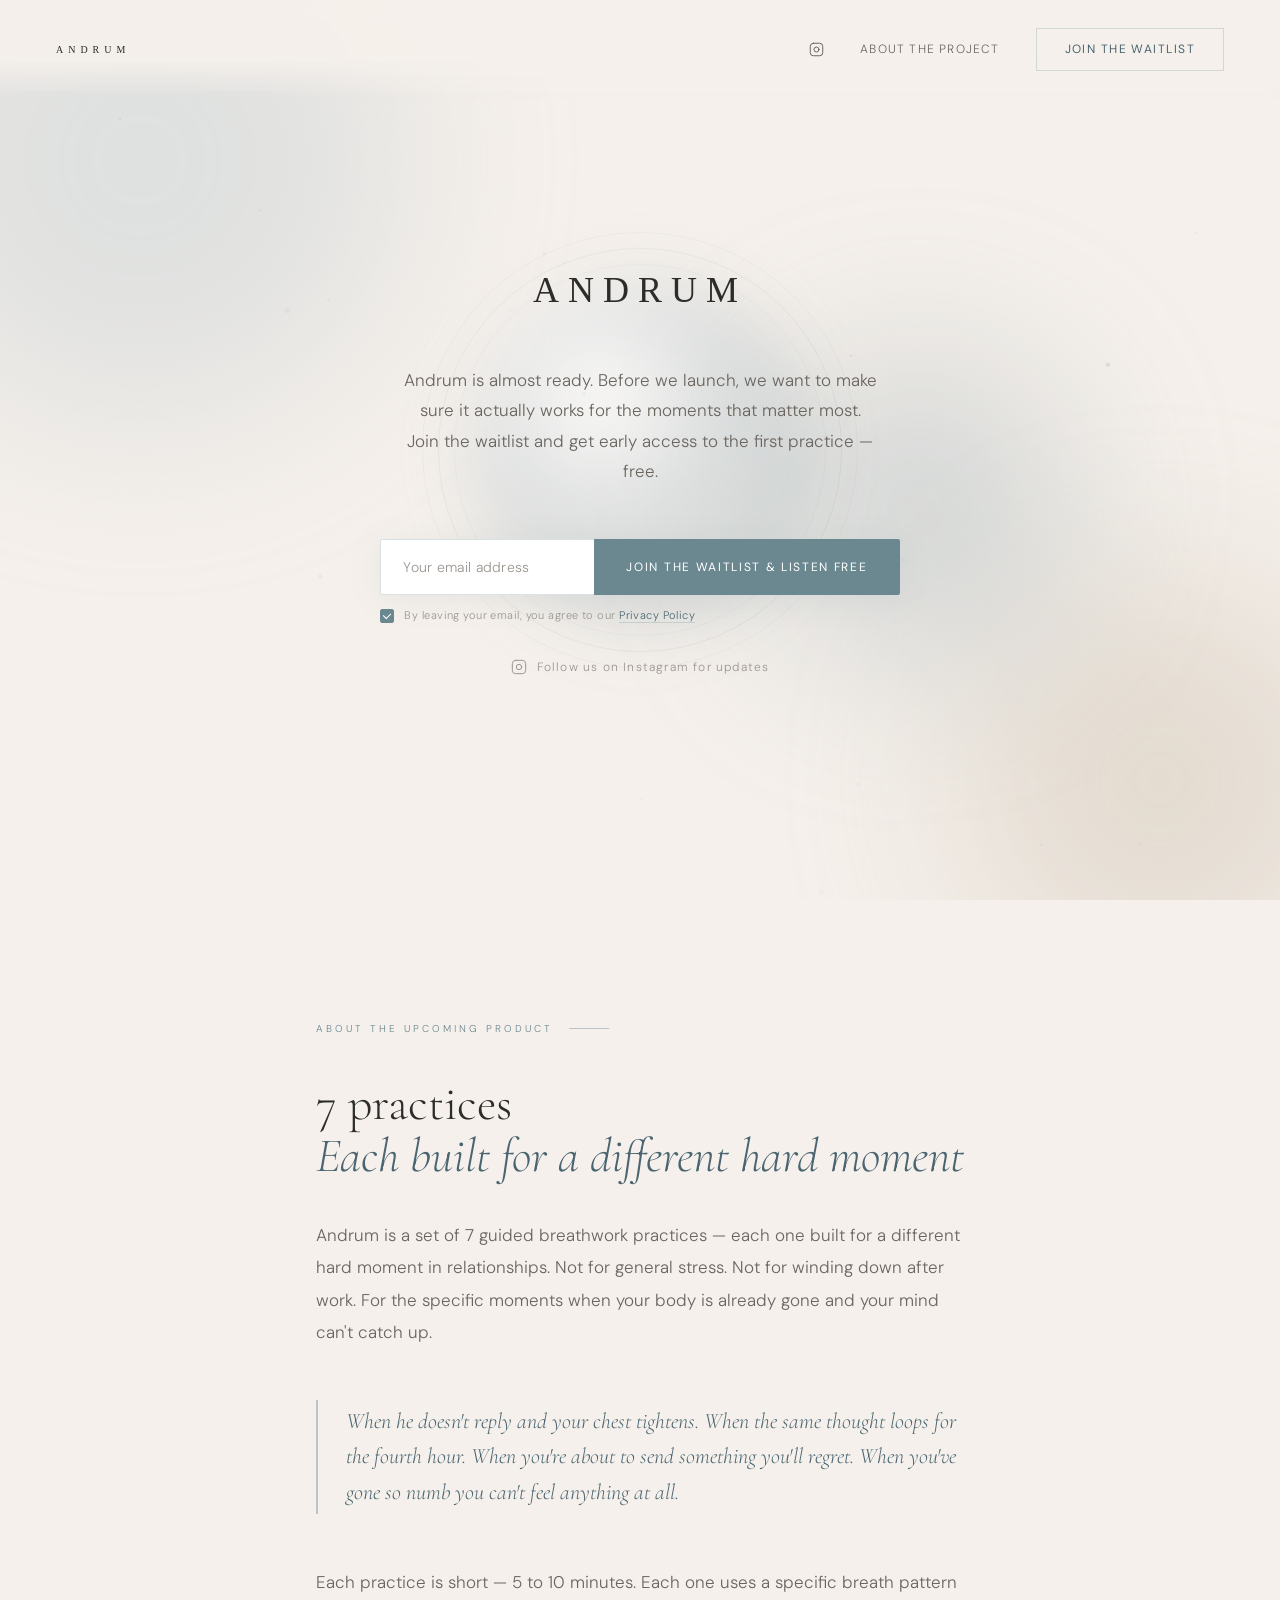
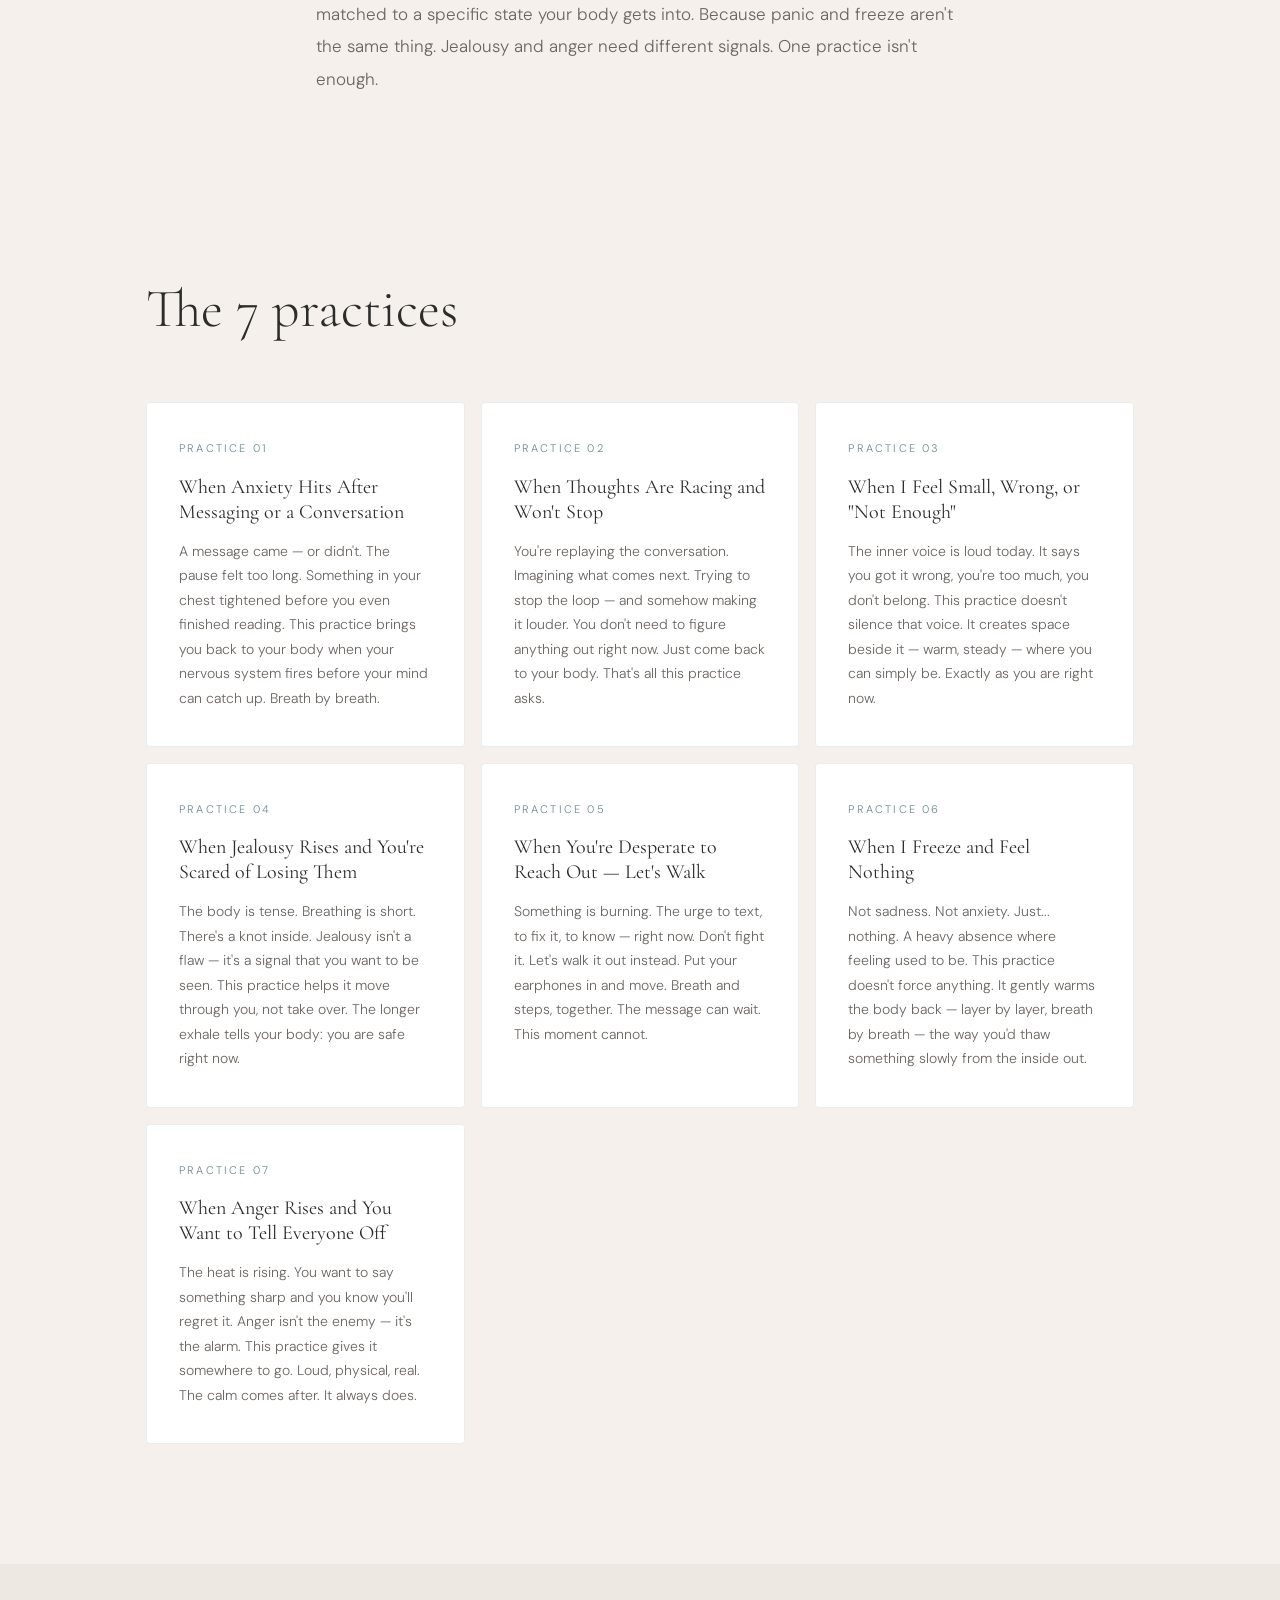
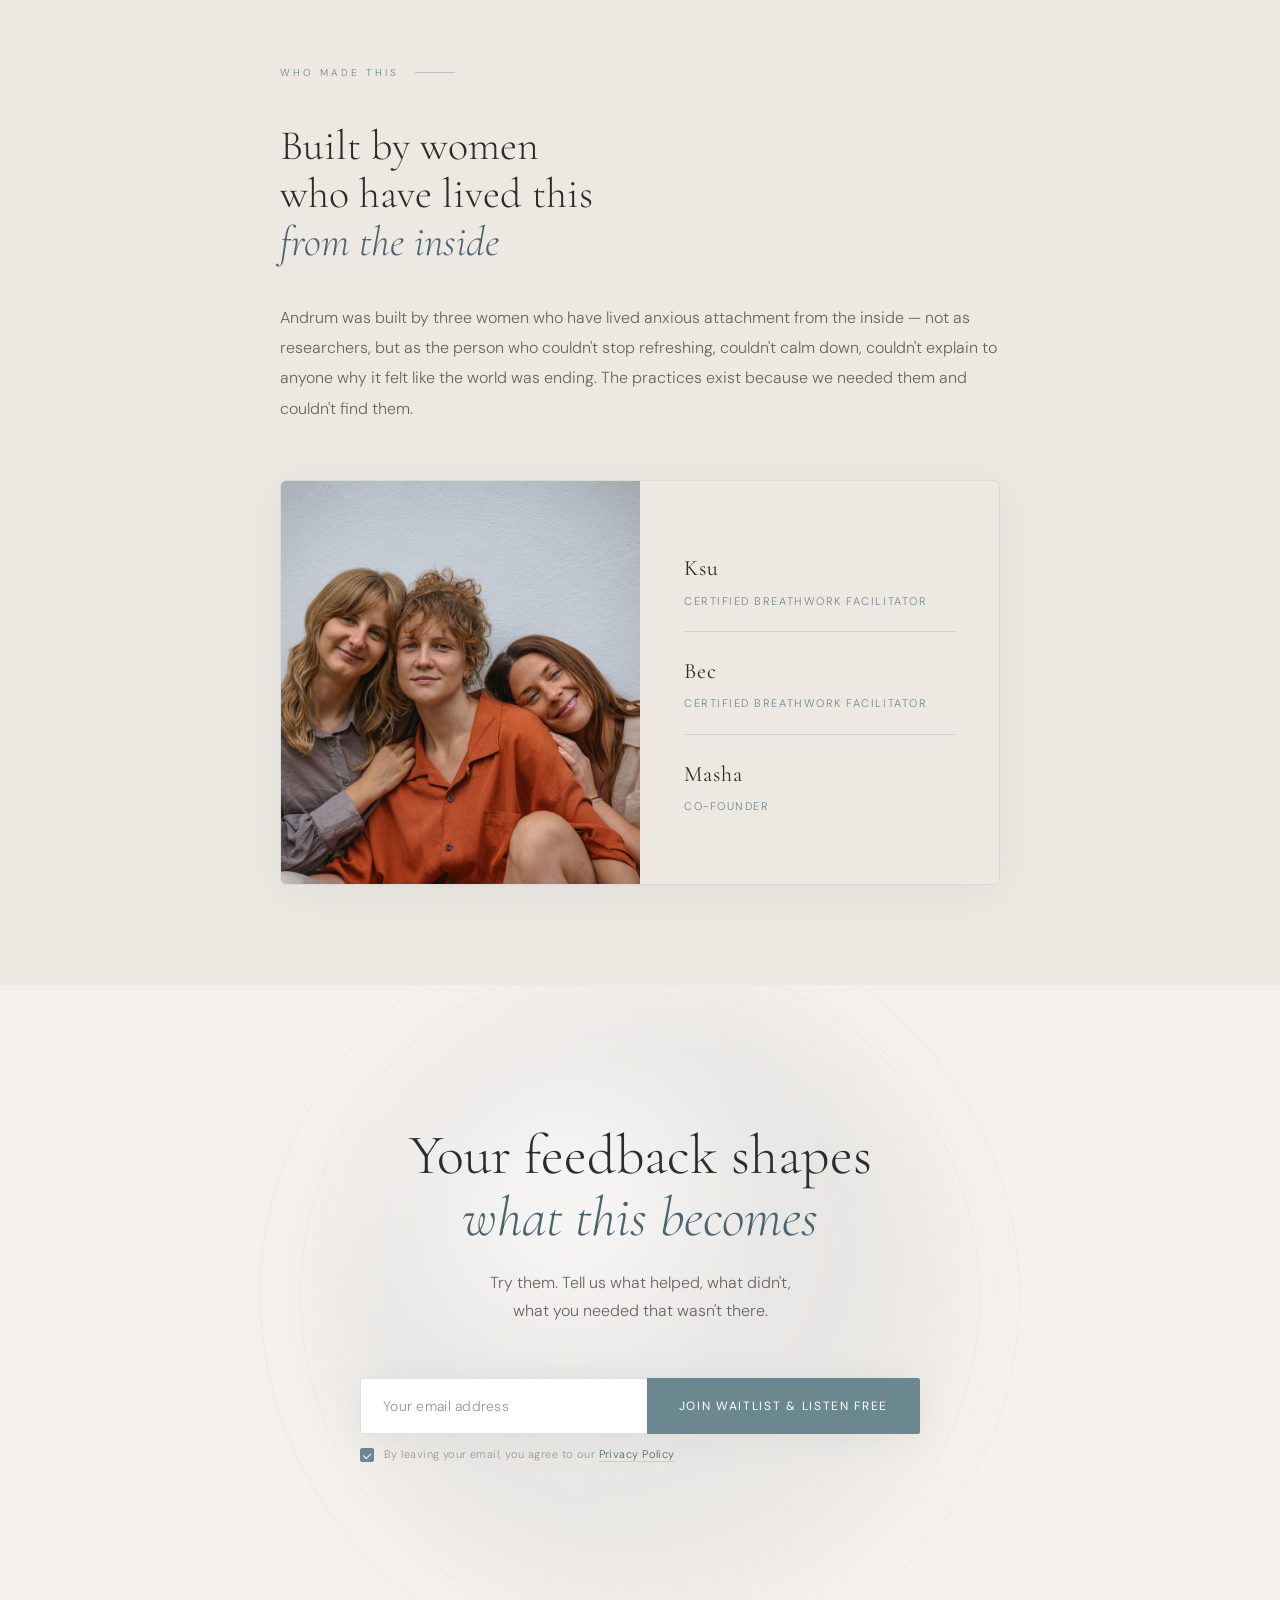
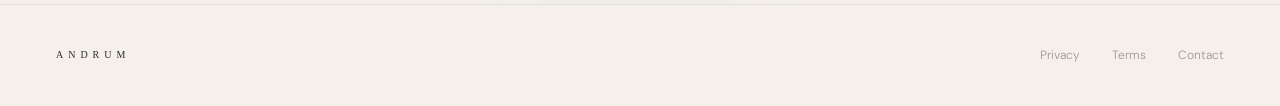
==== index.html @ 30bf1e50 "Set up Andrum static site" ====
<!DOCTYPE html>
<html lang="en">
<head>
<meta charset="UTF-8">
<meta name="viewport" content="width=device-width, initial-scale=1.0">
<title>Andrum — Join the Waitlist</title>
<meta name="description" content="Andrum is a set of 7 guided breathwork practices — each built for a different hard moment in relationships. Join the waitlist and get early access — free.">

<meta property="og:title" content="Andrum — Join the Waitlist">
<meta property="og:description" content="Andrum is a set of 7 guided breathwork practices — each built for a different hard moment in relationships. Join the waitlist and get early access — free.">
<meta property="og:image" content="https://andrum.space/assets/og-image.jpg">
<meta property="og:image:width" content="1200">
<meta property="og:image:height" content="630">

<meta name="twitter:card" content="summary_large_image">
<meta name="twitter:title" content="Andrum — Join the Waitlist">
<meta name="twitter:description" content="Andrum is a set of 7 guided breathwork practices — each built for a different hard moment in relationships. Join the waitlist and get early access — free.">
<meta name="twitter:image" content="https://andrum.space/assets/og-image.jpg">
<link href="https://fonts.googleapis.com/css2?family=Cormorant+Garamond:ital,wght@0,300;0,400;0,500;1,300;1,400&family=DM+Sans:ital,wght@0,300;0,400;1,300&display=swap" rel="stylesheet">
<link rel="stylesheet" href="assets/css/styles.css">
</head>
<body>

<!-- BLOBS -->
<div class="blob-layer">
  <div class="blob blob-1"></div>
  <div class="blob blob-2"></div>
  <div class="blob blob-3"></div>
</div>

<!-- PARTICLES -->
<canvas id="particles-canvas"></canvas>

<!-- NAV -->
<nav>
  <a href="#" class="nav-brand" aria-label="Andrum">
    <img src="assets/ANDRUM.svg" alt="Andrum" class="nav-brand-logo">
  </a>
  <div class="nav-links">
    <a href="https://instagram.com/andrum.space" target="_blank" class="nav-link nav-link--icon" aria-label="Instagram">
      <svg width="15" height="15" viewBox="0 0 24 24" fill="none" stroke="currentColor" stroke-width="1.6" stroke-linecap="round" stroke-linejoin="round"><rect x="2" y="2" width="20" height="20" rx="5"/><circle cx="12" cy="12" r="4"/><circle cx="17.5" cy="6.5" r="0.5" fill="currentColor" stroke="none"/></svg>
    </a>
    <a href="#practices" class="nav-link">About the project</a>
    <a href="#waitlist-cta" class="nav-cta">Join the waitlist</a>
  </div>
</nav>

<!-- ─── HERO / WAITLIST BLOCK ─── -->
<section class="hero">
  <div class="sphere-wrap">
    <div class="sphere-ring sphere-ring-3"></div>
    <div class="sphere-ring sphere-ring-2"></div>
    <div class="sphere-ring sphere-ring-1"></div>
    <div class="sphere"></div>
  </div>

  <div class="hero-content">
    <div class="hero-logo-block">
      <img src="assets/Andrum_full.svg" alt="Andrum" class="hero-logo">
    </div>
    <p class="hero-sub">Andrum is almost ready. Before we launch, we want to make sure it actually works for the moments that matter most.<br>Join the waitlist and get early access to the first practice — free.</p>

    <div class="waitlist-form-wrap">
      <div id="waitlist-form">
        <div class="waitlist-input-row">
          <input class="waitlist-input" type="email" placeholder="Your email address" id="email-input" />
          <button class="waitlist-btn" data-form-submit="primary">Join the waitlist &amp; listen free</button>
        </div>
        <label class="form-checkbox">
          <input type="checkbox" id="consent-1" checked />
          <span class="form-checkbox-box"></span>
          <span class="form-checkbox-text">By leaving your email, you agree to our <a href="/privacy" target="_blank">Privacy Policy</a></span>
        </label>
      </div>
    </div>

    <div class="hero-social">
      <a href="https://instagram.com/andrum.space" target="_blank" class="instagram-link">
        <svg width="16" height="16" viewBox="0 0 24 24" fill="none" stroke="currentColor" stroke-width="1.5" stroke-linecap="round" stroke-linejoin="round"><rect x="2" y="2" width="20" height="20" rx="5"/><circle cx="12" cy="12" r="4"/><circle cx="17.5" cy="6.5" r="0.5" fill="currentColor" stroke="none"/></svg>
        Follow us on Instagram for updates
      </a>
    </div>

  </div>
</section>

<!-- ─── ABOUT PRODUCT ─── -->
<section class="about-product" id="practices">
  <div class="section-tag reveal">About the upcoming product</div>
  <h2 class="reveal">7 practices<br><em>Each built for a different hard moment</em></h2>
  <p class="body-p reveal">Andrum is a set of 7 guided breathwork practices — each one built for a different hard moment in relationships. Not for general stress. Not for winding down after work. For the specific moments when your body is already gone and your mind can't catch up.</p>
  <div class="pull-quote reveal">When he doesn't reply and your chest tightens. When the same thought loops for the fourth hour. When you're about to send something you'll regret. When you've gone so numb you can't feel anything at all.</div>
  <p class="body-p reveal">Each practice is short — 5 to 10 minutes. Each one uses a specific breath pattern matched to a specific state your body gets into. Because panic and freeze aren't the same thing. Jealousy and anger need different signals. One practice isn't enough.</p>
</section>

<!-- ─── PRACTICE CARDS ─── -->
<section class="scenarios">
  <h2 class="reveal">The 7 practices</h2>
  <div class="cards-grid">

    <div class="card reveal">
      <div class="card-num">Practice 01</div>
      <div class="card-title">When Anxiety Hits After Messaging or a Conversation</div>
      <p class="card-body">A message came — or didn't. The pause felt too long. Something in your chest tightened before you even finished reading. This practice brings you back to your body when your nervous system fires before your mind can catch up. Breath by breath.</p>
    </div>

    <div class="card reveal">
      <div class="card-num">Practice 02</div>
      <div class="card-title">When Thoughts Are Racing and Won't Stop</div>
      <p class="card-body">You're replaying the conversation. Imagining what comes next. Trying to stop the loop — and somehow making it louder. You don't need to figure anything out right now. Just come back to your body. That's all this practice asks.</p>
    </div>

    <div class="card reveal">
      <div class="card-num">Practice 03</div>
      <div class="card-title">When I Feel Small, Wrong, or "Not Enough"</div>
      <p class="card-body">The inner voice is loud today. It says you got it wrong, you're too much, you don't belong. This practice doesn't silence that voice. It creates space beside it — warm, steady — where you can simply be. Exactly as you are right now.</p>
    </div>

    <div class="card reveal">
      <div class="card-num">Practice 04</div>
      <div class="card-title">When Jealousy Rises and You're Scared of Losing Them</div>
      <p class="card-body">The body is tense. Breathing is short. There's a knot inside. Jealousy isn't a flaw — it's a signal that you want to be seen. This practice helps it move through you, not take over. The longer exhale tells your body: you are safe right now.</p>
    </div>

    <div class="card reveal">
      <div class="card-num">Practice 05</div>
      <div class="card-title">When You're Desperate to Reach Out — Let's Walk</div>
      <p class="card-body">Something is burning. The urge to text, to fix it, to know — right now. Don't fight it. Let's walk it out instead. Put your earphones in and move. Breath and steps, together. The message can wait. This moment cannot.</p>
    </div>

    <div class="card reveal">
      <div class="card-num">Practice 06</div>
      <div class="card-title">When I Freeze and Feel Nothing</div>
      <p class="card-body">Not sadness. Not anxiety. Just... nothing. A heavy absence where feeling used to be. This practice doesn't force anything. It gently warms the body back — layer by layer, breath by breath — the way you'd thaw something slowly from the inside out.</p>
    </div>

    <div class="card reveal">
      <div class="card-num">Practice 07</div>
      <div class="card-title">When Anger Rises and You Want to Tell Everyone Off</div>
      <p class="card-body">The heat is rising. You want to say something sharp and you know you'll regret it. Anger isn't the enemy — it's the alarm. This practice gives it somewhere to go. Loud, physical, real. The calm comes after. It always does.</p>
    </div>

  </div>
</section>

<!-- ─── TRUST / TEAM ─── -->
<section class="trust" id="about">
  <div class="trust-inner">
    <div class="section-tag reveal">Who made this</div>
    <h2 class="reveal">Built by women<br>who have lived this<br><em>from the inside</em></h2>
    <p class="body-p reveal">Andrum was built by three women who have lived anxious attachment from the inside — not as researchers, but as the person who couldn't stop refreshing, couldn't calm down, couldn't explain to anyone why it felt like the world was ending. The practices exist because we needed them and couldn't find them.</p>

    <div class="team-section reveal">
      <div class="team-img-wrap">
        <img class="team-img" src="assets/images/team.jpg" alt="Ksu, Bec and Masha" />
        <div class="team-img-overlay"></div>
      </div>
      <div class="team-caption">
        <div class="team-names-block">
          <div class="team-name-item">
            <span class="team-name">Ksu</span>
            <span class="team-role">certified breathwork facilitator</span>
          </div>
          <div class="team-name-divider"></div>
          <div class="team-name-item">
            <span class="team-name">Bec</span>
            <span class="team-role">certified breathwork facilitator</span>
          </div>
          <div class="team-name-divider"></div>
          <div class="team-name-item">
            <span class="team-name">Masha</span>
            <span class="team-role">co-founder</span>
          </div>
        </div>
      </div>
    </div>
  </div>
</section>

<!-- ─── FINAL CTA ─── -->
<section class="final-cta" id="waitlist-cta">
  <div class="final-sphere-wrap">
    <div class="final-sphere-ring final-sphere-ring-2"></div>
    <div class="final-sphere-ring final-sphere-ring-1"></div>
    <div class="final-sphere"></div>
  </div>
  <div class="final-inner">
    <h2 class="reveal">Your feedback shapes<br><em>what this becomes</em></h2>
    <p class="final-sub reveal">Try them. Tell us what helped, what didn't, what you needed that wasn't there.</p>

    <div class="waitlist-form-wrap reveal">
      <div id="waitlist-form-2">
        <div class="waitlist-input-row">
          <input class="waitlist-input" type="email" placeholder="Your email address" id="email-input-2" />
          <button class="waitlist-btn" data-form-submit="secondary">Join waitlist &amp; listen free</button>
        </div>
        <label class="form-checkbox">
          <input type="checkbox" id="consent-2" checked />
          <span class="form-checkbox-box"></span>
          <span class="form-checkbox-text">By leaving your email, you agree to our <a href="/privacy" target="_blank">Privacy Policy</a></span>
        </label>
      </div>
    </div>
  </div>
</section>

<!-- ─── FOOTER ─── -->
<footer>
  <a href="/" aria-label="Andrum">
    <img src="assets/ANDRUM.svg" alt="Andrum" class="footer-logo">
  </a>
  <div class="footer-links">
    <a href="/privacy">Privacy</a>
    <a href="/terms">Terms</a>
    <a href="/cdn-cgi/l/email-protection#88e9e6ecfafde5a6fbf8e9ebedc8efe5e9e1e4a6ebe7e5">Contact</a>
  </div>
</footer>

<script src="assets/js/main.js" defer></script>
</body>
</html>
---- assets/css/styles.css ----
:root {
  --bg:        #F5F0EB;
  --bg2:       #EDE8E2;
  --bg3:       #E8E4DF;
  --mist:      #B8C5CC;
  --slate:     #6B8891;
  --slate-d:   #4A6570;
  --sand:      #C4B5A0;
  --sand-d:    #A89580;
  --text:      #2C2C2A;
  --text-mid:  #6B6560;
  --text-soft: #9B9590;
  --border:    rgba(107,136,145,0.15);
  --border2:   rgba(107,136,145,0.25);
}

* { margin:0; padding:0; box-sizing:border-box; }
html { scroll-behavior:smooth; }

body {
  background: var(--bg);
  color: var(--text);
  font-family: 'DM Sans', sans-serif;
  font-weight: 300;
  overflow-x: hidden;
  line-height: 1.75;
}

/* ── PARTICLES CANVAS ── */
#particles-canvas {
  position: fixed;
  inset: 0;
  pointer-events: none;
  z-index: 0;
  opacity: 0.55;
}

/* ── BLOBS ── */
.blob-layer {
  position: fixed;
  inset: 0;
  pointer-events: none;
  z-index: 0;
  overflow: hidden;
}
.blob {
  position: absolute;
  border-radius: 50%;
  filter: blur(90px);
  opacity: 0.35;
  animation: blobDrift 18s ease-in-out infinite;
}
.blob-1 { width:520px; height:520px; background:#B8C5CC; top:-100px; left:-120px; animation-delay:0s; }
.blob-2 { width:400px; height:400px; background:#C4B5A0; bottom:-80px; right:-80px; animation-delay:-7s; }
.blob-3 { width:300px; height:300px; background:#8FA3AB; top:40%; left:60%; animation-delay:-12s; }
@keyframes blobDrift {
  0%,100% { transform: translate(0,0) scale(1); }
  33% { transform: translate(30px,-20px) scale(1.04); }
  66% { transform: translate(-20px,30px) scale(0.97); }
}

/* ── NAV ── */
nav {
  position: fixed;
  top: 0; left: 0; right: 0;
  padding: 28px 56px;
  display: flex;
  justify-content: space-between;
  align-items: center;
  z-index: 200;
  background: linear-gradient(to bottom, rgba(245,240,235,0.92) 60%, transparent);
  backdrop-filter: blur(8px);
}
.nav-brand { display: inline-flex; align-items: center; text-decoration: none; }
.nav-brand-logo { display: block; height: 10px; width: auto; }
.logo {
  font-family: 'Cormorant Garamond', serif;
  font-size: 24px;
  font-weight: 400;
  letter-spacing: 0.08em;
  color: var(--text);
}
.nav-links {
  display: flex;
  align-items: center;
  gap: 36px;
}
.nav-link {
  font-size: 12px;
  letter-spacing: 0.1em;
  text-transform: uppercase;
  color: var(--text-mid);
  text-decoration: none;
  transition: color 0.25s ease;
}
.nav-link:hover { color: var(--slate-d); }
.nav-cta {
  background: transparent;
  color: var(--slate-d);
  border: 1px solid var(--border2);
  padding: 10px 28px;
  font-family: 'DM Sans', sans-serif;
  font-size: 12px;
  font-weight: 400;
  letter-spacing: 0.12em;
  text-transform: uppercase;
  cursor: pointer;
  transition: all 0.35s ease;
  text-decoration: none;
}
.nav-cta:hover {
  background: var(--slate);
  color: white;
  border-color: var(--slate);
}

/* ── BURGER ── */
.burger {
  display: none;
  flex-direction: column;
  justify-content: center;
  gap: 5px;
  width: 36px;
  height: 36px;
  cursor: pointer;
  z-index: 300;
  background: none;
  border: none;
  padding: 4px;
}
.burger span {
  display: block;
  height: 1px;
  background: var(--text);
  transition: all 0.4s cubic-bezier(0.23, 1, 0.32, 1);
  transform-origin: center;
}
.burger span:nth-child(1) { width: 24px; }
.burger span:nth-child(2) { width: 16px; }
.burger span:nth-child(3) { width: 20px; }
.burger.open span:nth-child(1) { transform: translateY(6px) rotate(45deg); width: 22px; }
.burger.open span:nth-child(2) { opacity: 0; transform: scaleX(0); }
.burger.open span:nth-child(3) { transform: translateY(-6px) rotate(-45deg); width: 22px; }

/* ── MOBILE MENU ── */
.mobile-menu {
  display: none;
  position: fixed;
  inset: 0;
  z-index: 250;
  pointer-events: none;
}
.mobile-menu-backdrop {
  position: absolute;
  inset: 0;
  background: rgba(44,44,42,0.25);
  backdrop-filter: blur(4px);
  opacity: 0;
  transition: opacity 0.4s ease;
}
.mobile-menu-panel {
  position: absolute;
  top: 0; right: 0;
  width: min(320px, 85vw);
  height: 100%;
  background: var(--bg);
  display: flex;
  flex-direction: column;
  align-items: flex-start;
  padding: 100px 0 48px;
  transform: translateX(100%);
  transition: transform 0.5s cubic-bezier(0.23, 1, 0.32, 1);
  border-left: 1px solid var(--border);
}
.mobile-menu.open { pointer-events: all; }
.mobile-menu.open .mobile-menu-backdrop { opacity: 1; }
.mobile-menu.open .mobile-menu-panel { transform: translateX(0); }
.mobile-nav-links {
  display: flex;
  flex-direction: column;
  gap: 0;
  flex: 1;
  width: 100%;
}
.mobile-nav-link {
  font-family: 'Cormorant Garamond', serif;
  font-size: 28px;
  font-weight: 300;
  color: var(--text-mid);
  text-decoration: none;
  padding: 18px 40px;
  border-bottom: 1px solid var(--border);
  width: 100%;
  display: flex;
  align-items: center;
  justify-content: space-between;
  opacity: 0;
  transform: translateX(20px);
  transition: color 0.25s ease, padding-left 0.25s ease, opacity 0.4s ease, transform 0.4s ease;
}
.mobile-nav-link::after { content: '→'; font-size: 16px; color: var(--mist); font-family: 'DM Sans', sans-serif; transition: color 0.25s ease, transform 0.25s ease; }
.mobile-nav-link:hover { color: var(--text); padding-left: 48px; }
.mobile-nav-link:hover::after { color: var(--slate); transform: translateX(4px); }
.mobile-menu.open .mobile-nav-link { opacity: 1; transform: translateX(0); }
.mobile-menu.open .mobile-nav-link:nth-child(1) { transition-delay: 0.08s; }
.mobile-menu.open .mobile-nav-link:nth-child(2) { transition-delay: 0.13s; }
.mobile-menu.open .mobile-nav-link:nth-child(3) { transition-delay: 0.18s; }
.mobile-menu-cta {
  margin-top: auto;
  padding: 0 40px;
  width: 100%;
  opacity: 0;
  transform: translateY(10px);
  transition: opacity 0.4s ease 0.3s, transform 0.4s ease 0.3s;
}
.mobile-menu.open .mobile-menu-cta { opacity: 1; transform: translateY(0); }
.mobile-menu-tag {
  font-size: 10px;
  letter-spacing: 0.28em;
  text-transform: uppercase;
  color: var(--text-soft);
  margin-bottom: 48px;
  padding: 0 40px;
  opacity: 0;
  transition: opacity 0.4s ease 0.05s;
}
.mobile-menu.open .mobile-menu-tag { opacity: 1; }

@media(max-width:768px){
  nav { padding: 20px 24px; justify-content: flex-end; }
  .nav-brand { display: none; }
  .nav-links { gap: 12px; flex-wrap: nowrap; }
  .nav-link { font-size: 11px; }
  .nav-link, .nav-cta { white-space: nowrap; }
  .nav-cta { display: inline-block; padding: 8px 14px; font-size: 11px; }
}

/* ── SHARED SECTION STYLES ── */
section { position: relative; z-index: 1; }

.section-tag {
  font-size: 10px;
  letter-spacing: 0.3em;
  text-transform: uppercase;
  color: var(--slate);
  margin-bottom: 40px;
  display: flex;
  align-items: center;
  gap: 16px;
}
.section-tag::after {
  content: '';
  width: 40px;
  height: 1px;
  background: var(--mist);
}

@keyframes fadeUp {
  from { opacity:0; transform:translateY(22px); }
  to   { opacity:1; transform:translateY(0); }
}

/* ── SCROLL REVEAL ── */
.reveal { opacity:0; transform:translateY(28px); transition:opacity 0.75s ease, transform 0.75s ease; }
.reveal.in { opacity:1; transform:translateY(0); }

/* ── HERO / WAITLIST BLOCK ── */
.hero {
  min-height: 100vh;
  display: flex;
  flex-direction: column;
  justify-content: center;
  align-items: center;
  text-align: center;
  padding: 140px 24px 80px;
  position: relative;
}

.sphere-wrap {
  position: absolute;
  top: 50%;
  left: 50%;
  transform: translate(-50%, -50%);
  width: 340px;
  height: 340px;
  pointer-events: none;
  z-index: 0;
}
.sphere {
  position: absolute;
  inset: 0;
  border-radius: 50%;
  filter: blur(28px);
  background: radial-gradient(circle at 38% 35%,
    rgba(255,255,255,0.7) 0%,
    rgba(184,197,204,0.38) 40%,
    rgba(143,163,171,0.2) 70%,
    rgba(107,136,145,0.08) 100%
  );
  box-shadow:
    inset -10px -10px 36px rgba(107,136,145,0.12),
    inset 10px 10px 24px rgba(255,255,255,0.45),
    0 8px 50px rgba(107,136,145,0.1),
    0 0 0 1px rgba(184,197,204,0.15);
  animation: sphereBreathe 5.5s ease-in-out infinite;
}
.sphere-ring {
  position: absolute;
  border-radius: 50%;
  border: 1px solid rgba(107,136,145,0.06);
  animation: ringExpand 5.5s ease-in-out infinite;
}
.sphere-ring-1 { inset: -16px; animation-delay: 0s; }
.sphere-ring-2 { inset: -32px; border-color: rgba(107,136,145,0.1); animation-delay: 0.3s; }
.sphere-ring-3 { inset: -48px; border-color: rgba(107,136,145,0.06); animation-delay: 0.6s; }

@keyframes sphereBreathe {
  0%,100% { transform: scale(1); box-shadow: inset -20px -20px 60px rgba(107,136,145,0.2), inset 20px 20px 40px rgba(255,255,255,0.6), 0 20px 80px rgba(107,136,145,0.18), 0 0 0 1px rgba(184,197,204,0.3); }
  50% { transform: scale(1.12); box-shadow: inset -20px -20px 60px rgba(107,136,145,0.25), inset 20px 20px 40px rgba(255,255,255,0.7), 0 30px 100px rgba(107,136,145,0.25), 0 0 0 1px rgba(184,197,204,0.4); }
}
@keyframes ringExpand {
  0%,100% { transform: scale(1); opacity:0.7; }
  50% { transform: scale(1.12); opacity:1; }
}

.breath-label {
  position: absolute;
  bottom: -32px;
  left: 50%;
  transform: translateX(-50%);
  font-size: 10px;
  letter-spacing: 0.25em;
  text-transform: uppercase;
  color: var(--text-soft);
  white-space: nowrap;
}

.hero-content { position: relative; z-index: 2; max-width: 660px; }
.hero-eyebrow {
  font-size: 11px;
  letter-spacing: 0.28em;
  text-transform: uppercase;
  color: var(--slate);
  margin-bottom: 28px;
  opacity: 0;
  animation: fadeUp 0.9s ease 0.3s forwards;
}
.hero-title {
  font-family: 'Cormorant Garamond', serif;
  font-size: clamp(38px, 6vw, 68px);
  line-height: 1.08;
  font-weight: 300;
  color: var(--text);
  margin-bottom: 28px;
  opacity: 0;
  animation: fadeUp 0.9s ease 0.5s forwards;
}
.hero-title em { font-style: italic; color: var(--slate-d); }
.hero-sub {
  font-size: clamp(15px, 1.8vw, 17px);
  color: var(--text-mid);
  max-width: 480px;
  margin: 0 auto 52px;
  opacity: 0;
  animation: fadeUp 0.9s ease 0.7s forwards;
  line-height: 1.8;
}

/* ── WAITLIST FORM ── */
.waitlist-form-wrap {
  opacity: 0;
  animation: fadeUp 0.9s ease 0.9s forwards;
  width: 100%;
  max-width: 680px;
  margin: 0 auto;
}
.waitlist-input-row {
  display: flex;
  gap: 0;
  box-shadow: 0 4px 32px rgba(107,136,145,0.1);
  transition: box-shadow 0.3s ease;
}
.waitlist-input-row:focus-within {
  box-shadow: 0 4px 40px rgba(107,136,145,0.18);
}
.waitlist-input {
  flex: 1;
  min-width: 0;
  padding: 18px 22px;
  border: 1px solid var(--border2);
  border-right: none;
  border-radius: 2px 0 0 2px;
  outline: none;
  background: white;
  font-family: 'DM Sans', sans-serif;
  font-size: 14px;
  font-weight: 300;
  color: var(--text);
  letter-spacing: 0.02em;
  transition: border-color 0.3s ease;
}
.waitlist-input:focus { border-color: var(--slate); }
.waitlist-input::placeholder { color: var(--text-soft); }
.waitlist-btn {
  background: var(--slate);
  color: white;
  border: none;
  padding: 18px 32px;
  font-family: 'DM Sans', sans-serif;
  font-size: 12px;
  font-weight: 400;
  letter-spacing: 0.14em;
  text-transform: uppercase;
  cursor: pointer;
  transition: background 0.3s ease;
  white-space: nowrap;
  flex-shrink: 0;
  border-radius: 0 2px 2px 0;
}
.waitlist-btn:hover { background: var(--slate-d); }
.form-note {
  margin-top: 14px;
  font-size: 12px;
  color: var(--text-soft);
  letter-spacing: 0.04em;
  text-align: center;
  max-width: 66%;
  margin-left: auto;
  margin-right: auto;
}
.form-checkbox {
  display: flex;
  align-items: flex-start;
  gap: 10px;
  margin-top: 12px;
  cursor: pointer;
}
.form-checkbox input[type="checkbox"] {
  display: none;
}
.form-checkbox-box {
  flex-shrink: 0;
  width: 14px;
  height: 14px;
  border: 1px solid var(--border2);
  border-radius: 2px;
  margin-top: 2px;
  background: white;
  transition: all 0.2s ease;
  position: relative;
}
.form-checkbox input:checked + .form-checkbox-box {
  background: var(--slate);
  border-color: var(--slate);
}
.form-checkbox input:checked + .form-checkbox-box::after {
  content: '';
  position: absolute;
  left: 50%;
  top: 45%;
  width: 4px;
  height: 6px;
  border: 1px solid white;
  border-top: none;
  border-left: none;
  transform: translate(-50%, -50%) rotate(45deg);
}
.form-checkbox-text {
  font-size: 11px;
  color: var(--text-soft);
  letter-spacing: 0.04em;
  line-height: 1.6;
}
.form-checkbox-text a {
  color: var(--slate-d);
  text-decoration: none;
  border-bottom: 1px solid var(--border2);
  transition: border-color 0.2s;
}
.form-checkbox-text a:hover { border-color: var(--slate); }
.form-checkbox-box.error { border-color: rgba(196,100,80,0.6); }
.form-success {
  display: none;
  padding: 20px 28px;
  background: white;
  border: 1px solid var(--border2);
  border-radius: 2px;
  text-align: center;
}
.form-success p {
  font-family: 'Cormorant Garamond', serif;
  font-size: 18px;
  font-weight: 300;
  font-style: italic;
  color: var(--slate-d);
  line-height: 1.6;
}

/* ── ABOUT SECTION ── */
.about-product {
  max-width: 760px;
  margin: 0 auto;
  padding: 120px 56px 80px;
}
.about-product h2 {
  font-family: 'Cormorant Garamond', serif;
  font-size: clamp(28px, 4vw, 48px);
  font-weight: 300;
  margin-bottom: 36px;
  line-height: 1.1;
}
.about-product h2 em { font-style: italic; color: var(--slate-d); }
.body-p {
  font-size: 17px;
  color: var(--text-mid);
  line-height: 1.9;
  margin-bottom: 24px;
}
.pull-quote {
  font-family: 'Cormorant Garamond', serif;
  font-size: 22px;
  font-style: italic;
  font-weight: 300;
  color: var(--slate-d);
  border-left: 2px solid var(--mist);
  padding: 4px 0 4px 28px;
  margin: 52px 0;
  line-height: 1.6;
}

/* ── PRACTICES / CARDS ── */
.scenarios {
  padding: 80px 56px 120px;
  max-width: 1100px;
  margin: 0 auto;
}
.scenarios > h2 {
  font-family: 'Cormorant Garamond', serif;
  font-size: clamp(30px, 4.5vw, 54px);
  font-weight: 300;
  margin-bottom: 64px;
  line-height: 1.1;
}
.cards-grid {
  display: grid;
  grid-template-columns: repeat(auto-fill, minmax(300px, 1fr));
  gap: 16px;
}
.card {
  background: white;
  padding: 36px 32px;
  border: 1px solid var(--border);
  border-radius: 4px;
  transition: all 0.35s ease;
  position: relative;
  overflow: hidden;
}
.card::before {
  content: '';
  position: absolute;
  top: 0; left: 0; right: 0;
  height: 2px;
  background: linear-gradient(90deg, var(--mist), var(--slate));
  transform: scaleX(0);
  transition: transform 0.35s ease;
  transform-origin: left;
}
.card:hover { transform: translateY(-5px); box-shadow: 0 16px 48px rgba(107,136,145,0.13); border-color: var(--mist); }
.card:hover::before { transform: scaleX(1); }
.card-num { font-size: 11px; letter-spacing: 0.2em; color: var(--slate); text-transform: uppercase; margin-bottom: 16px; }
.card-title {
  font-family: 'Cormorant Garamond', serif;
  font-size: 20px; font-weight: 400;
  color: var(--text);
  margin-bottom: 14px;
  line-height: 1.25;
}
.card-body { font-size: 14px; color: var(--text-mid); line-height: 1.75; }

/* ── BOTTOM WAITLIST CTA ── */
.final-cta {
  padding: 140px 24px;
  text-align: center;
  position: relative;
  overflow: hidden;
}
.final-sphere-wrap {
  position: absolute;
  top: 50%; left: 50%;
  transform: translate(-50%,-50%);
  width: 600px; height: 600px;
  pointer-events: none;
}
.final-sphere {
  position: absolute; inset: 0;
  border-radius: 50%;
  filter: blur(40px);
  background: radial-gradient(circle at 38% 35%,
    rgba(255,255,255,0.6) 0%,
    rgba(184,197,204,0.22) 40%,
    rgba(143,163,171,0.1) 70%,
    transparent 100%
  );
  animation: sphereBreathe 5.5s ease-in-out infinite;
}
.final-sphere-ring {
  position: absolute; border-radius: 50%;
  border: 1px solid rgba(107,136,145,0.06);
  animation: ringExpand 5.5s ease-in-out infinite;
}
.final-sphere-ring-1 { inset: -40px; }
.final-sphere-ring-2 { inset: -80px; border-color: rgba(107,136,145,0.06); animation-delay:0.4s; }

.final-inner { position: relative; z-index: 2; max-width: 560px; margin: 0 auto; }
.final-cta h2 {
  font-family: 'Cormorant Garamond', serif;
  font-size: clamp(30px, 5vw, 56px);
  font-weight: 300;
  margin-bottom: 20px;
  line-height: 1.1;
}
.final-cta h2 em { font-style: italic; color: var(--slate-d); }
.final-cta .final-sub {
  font-size: 16px;
  color: var(--text-mid);
  margin-bottom: 52px;
  line-height: 1.8;
  max-width: 320px;
  margin-left: auto;
  margin-right: auto;
}

/* ── TEAM / TRUST ── */
.trust { background: var(--bg2); padding: 100px 56px; }
.trust-inner { max-width: 720px; margin: 0 auto; }
.trust-inner h2 {
  font-family: 'Cormorant Garamond', serif;
  font-size: clamp(26px,3.5vw,42px); font-weight:300;
  margin-bottom: 36px; line-height:1.15;
}
.trust-inner h2 em { font-style: italic; color: var(--slate-d); }
.trust-inner .body-p { font-size: 16px; }
.team-section {
  margin: 56px 0 0;
  display: grid;
  grid-template-columns: 1fr 1fr;
  gap: 0;
  border: 1px solid var(--border);
  border-radius: 6px;
  overflow: hidden;
  box-shadow: 0 8px 48px rgba(107,136,145,0.1);
}
.team-img-wrap {
  position: relative;
  overflow: hidden;
  background: var(--bg3);
  line-height: 0;
  display: flex;
}
.team-img {
  width: 100%;
  height: 100%;
  object-fit: cover;
  object-position: center top;
  display: block;
  transition: transform 0.6s ease;
}
.team-section:hover .team-img { transform: scale(1.03); }
.team-caption {
  background: var(--bg2);
  display: flex;
  flex-direction: column;
  justify-content: center;
  padding: 48px 44px;
}
.team-img-placeholder {
  width: 100%;
  height: 100%;
  background: linear-gradient(135deg, var(--bg3) 0%, var(--mist) 100%);
  display: flex;
  align-items: center;
  justify-content: center;
}
.team-img-placeholder span {
  font-size: 11px;
  letter-spacing: 0.2em;
  text-transform: uppercase;
  color: var(--text-soft);
}
.team-img-overlay {
  display: none;
}
.team-names-block {
  display: flex;
  flex-direction: column;
  gap: 0;
}
.team-name-item {
  display: flex;
  flex-direction: column;
  gap: 4px;
  padding: 20px 0;
}
.team-name-divider {
  height: 1px;
  background: var(--border2);
}
.team-name {
  font-family: 'Cormorant Garamond', serif;
  font-size: 22px;
  font-weight: 400;
  color: var(--text);
  letter-spacing: 0.04em;
}
.team-role {
  font-size: 11px;
  letter-spacing: 0.14em;
  text-transform: uppercase;
  color: var(--slate);
}
@media(max-width:680px){
  .team-section { grid-template-columns: 1fr; }
  .team-img-wrap { aspect-ratio: 1/1; overflow: hidden; }
  .team-img { width: 100%; height: 100%; object-fit: cover; object-position: center top; }
  .team-caption { padding: 20px 24px 24px; }
  .team-name-item { padding: 12px 0; }
  .team-name { font-size: 18px; }
  .team-role { font-size: 10px; }
}

/* ── DIVIDER ── */
.divider { height:1px; background:var(--border); margin:0 56px; }

/* ── FOOTER ── */
footer {
  padding: 40px 56px;
  border-top: 1px solid var(--border);
  display: flex; justify-content:space-between; align-items:center;
  font-size:12px; color:var(--text-soft);
}
footer a { color:var(--text-soft); text-decoration:none; transition:color 0.2s; }
footer a:hover { color:var(--slate); }

/* ── RESPONSIVE ── */
@media(max-width:768px){
  nav { padding:20px 24px; }
  .about-product, .trust { padding-left:24px; padding-right:24px; }
  .scenarios { padding-left:24px; padding-right:24px; }
  .cards-grid { grid-template-columns:1fr; }
  .sphere-wrap { width:220px; height:220px; }
  footer { flex-direction:column; gap:16px; text-align:center; }
}
@media(max-width:768px){
  .cards-grid {
    display: block;
    position: relative;
  }
  .cards-grid .card {
    position: sticky;
    top: 72px;
    margin-bottom: 12px;
    transform-origin: top center;
    box-shadow: 0 4px 24px rgba(107,136,145,0.12);
  }
  .cards-grid .card:nth-child(1)  { top: 72px;  z-index: 1; }
  .cards-grid .card:nth-child(2)  { top: 84px;  z-index: 2; }
  .cards-grid .card:nth-child(3)  { top: 96px;  z-index: 3; }
  .cards-grid .card:nth-child(4)  { top: 108px; z-index: 4; }
  .cards-grid .card:nth-child(5)  { top: 120px; z-index: 5; }
  .cards-grid .card:nth-child(6)  { top: 132px; z-index: 6; }
  .cards-grid .card:nth-child(7)  { top: 144px; z-index: 7; }
  .cards-grid .card:hover { transform: none; }
}
@media(max-width:480px){
  .waitlist-input-row { flex-direction: column; }
  .waitlist-btn { width: 100%; padding: 16px; text-align: center; }
}

/* Extracted utility classes */
.nav-link--icon {
  display: inline-flex;
  align-items: center;
}

.hero-logo-block {
  opacity: 0;
  animation: fadeUp 0.9s ease 0.3s forwards;
  margin-bottom: 40px;
}

.hero-logo {
  display: block;
  width: min(260px, 41vw);
  margin: 0 auto;
  transform: translateY(-7px);
}

.hero-social {
  opacity: 0;
  animation: fadeUp 0.9s ease 1.1s forwards;
  margin-top: 32px;
}

.instagram-link {
  display: inline-flex;
  align-items: center;
  gap: 10px;
  text-decoration: none;
  color: var(--text-soft);
  font-size: 12px;
  letter-spacing: 0.1em;
  transition: color 0.25s ease;
}

.instagram-link:hover {
  color: var(--slate-d);
}

.footer-logo {
  display: block;
  height: 10px;
  width: auto;
}

.footer-links {
  display: flex;
  gap: 32px;
}
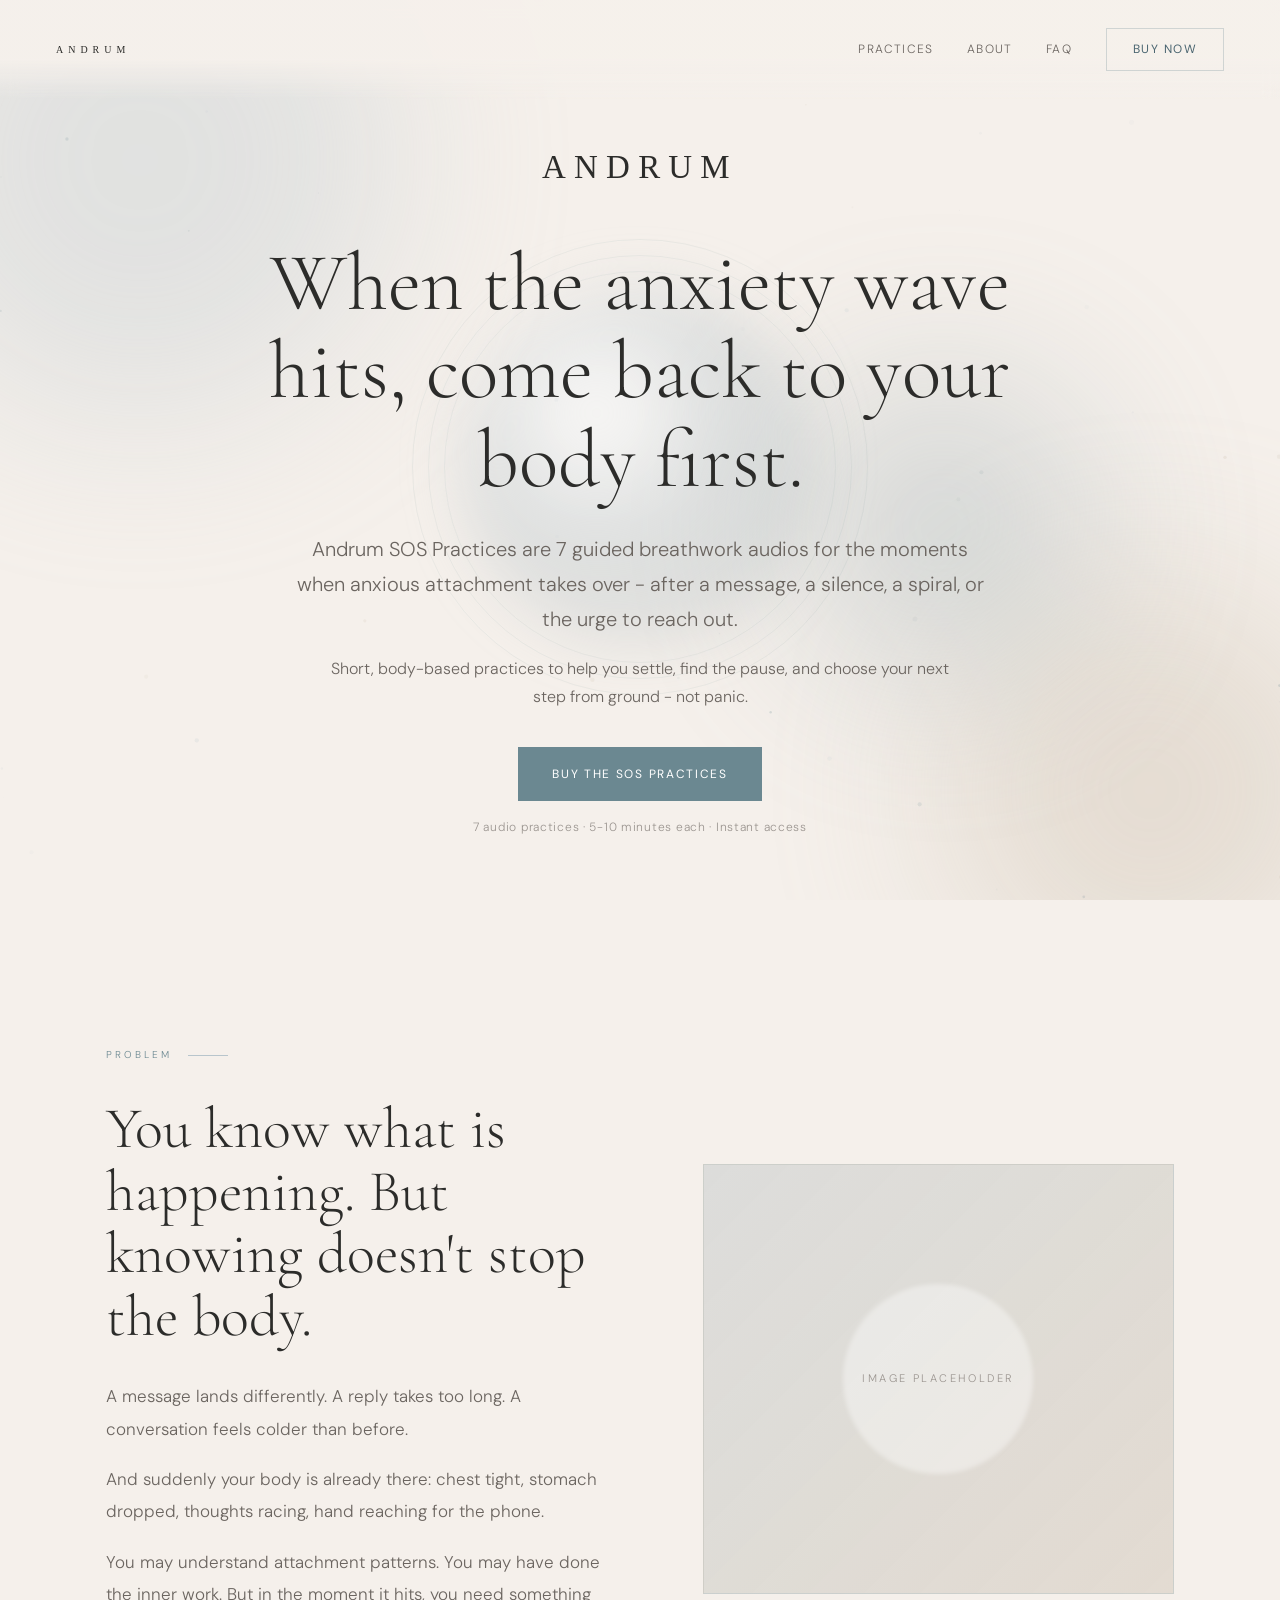
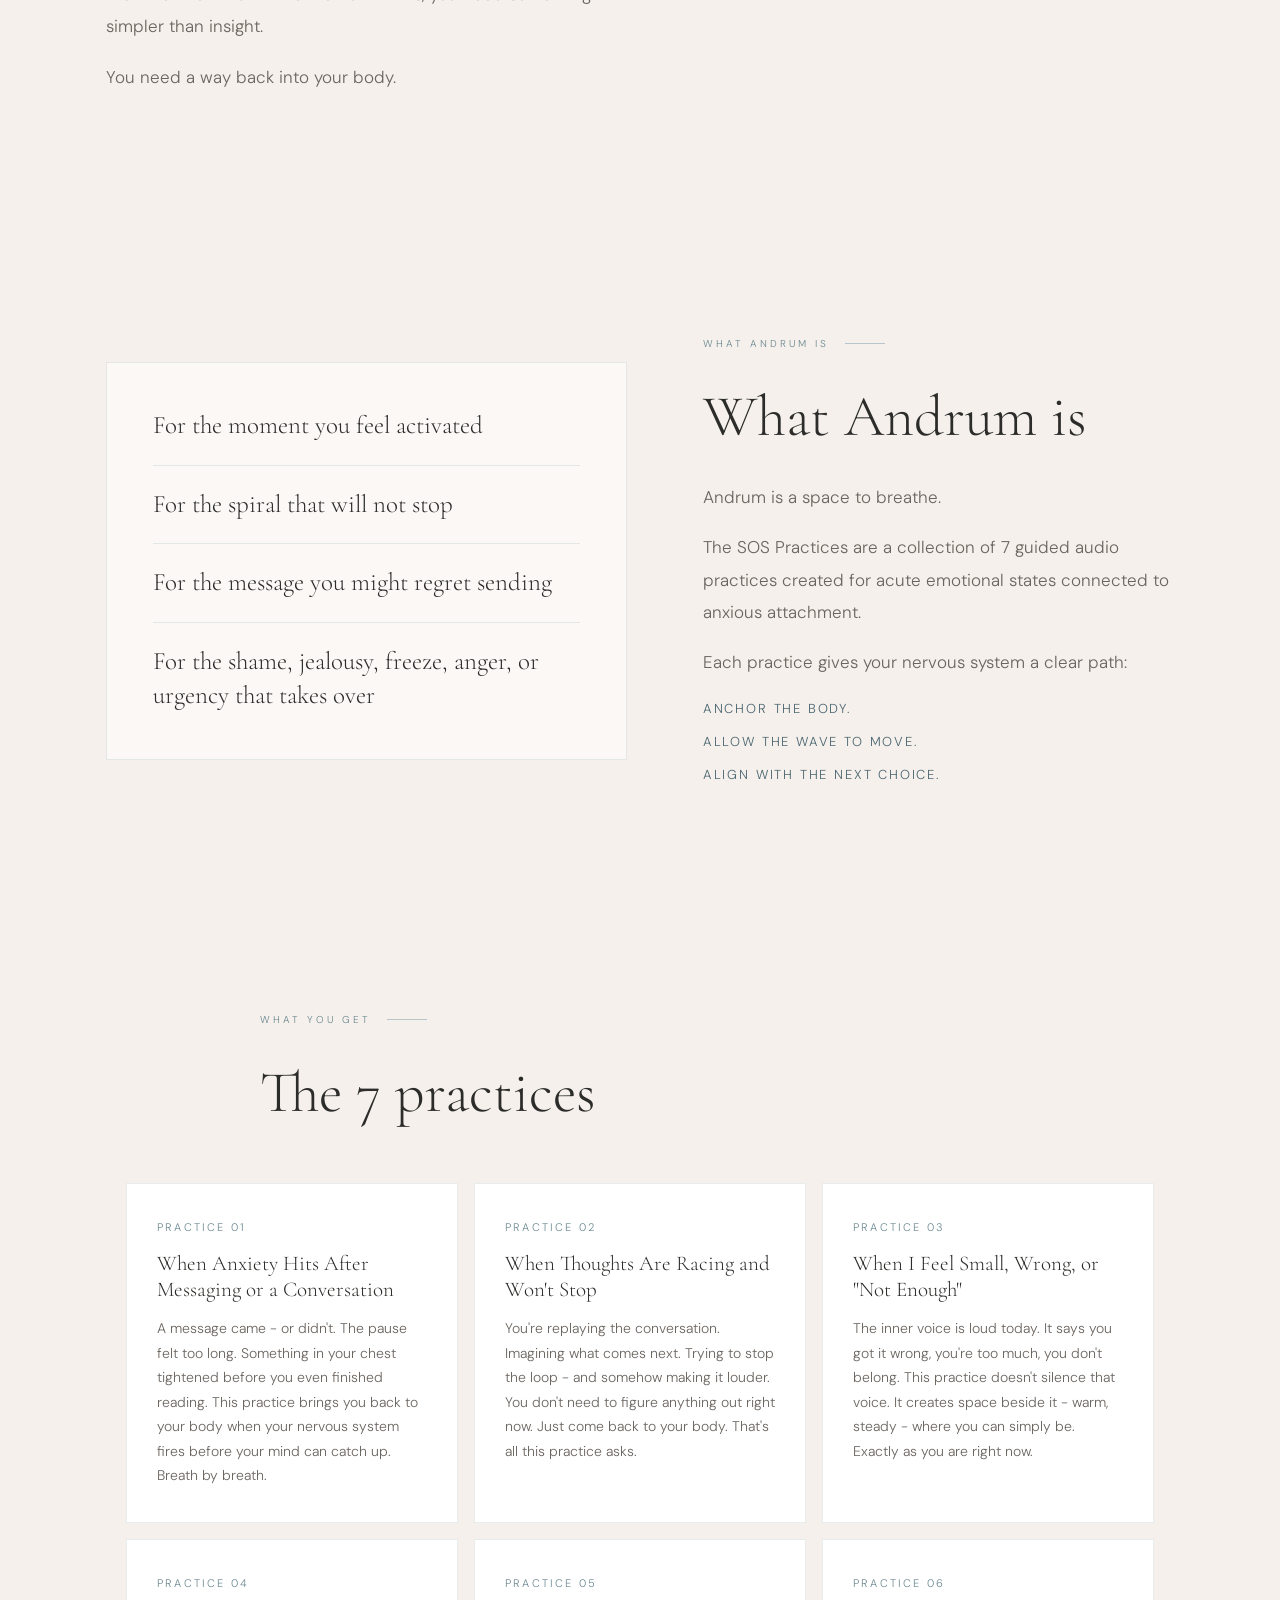
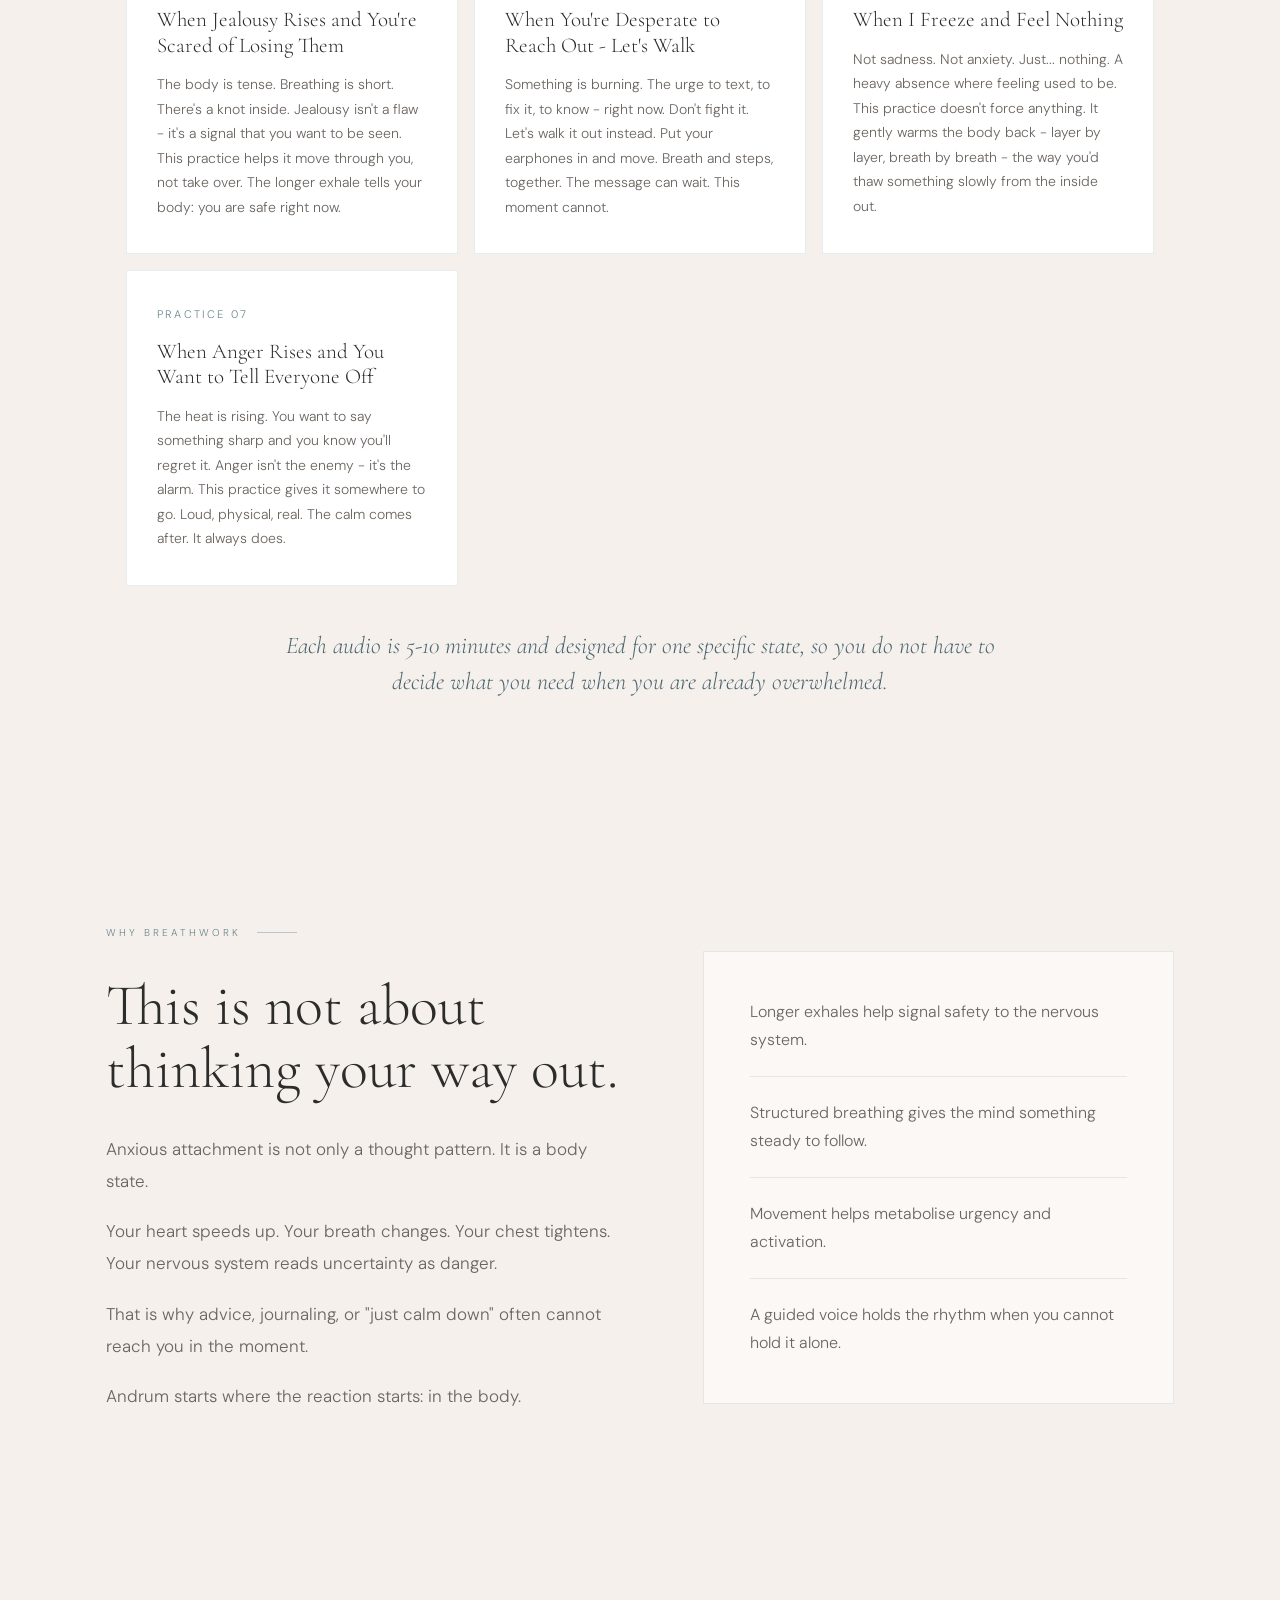
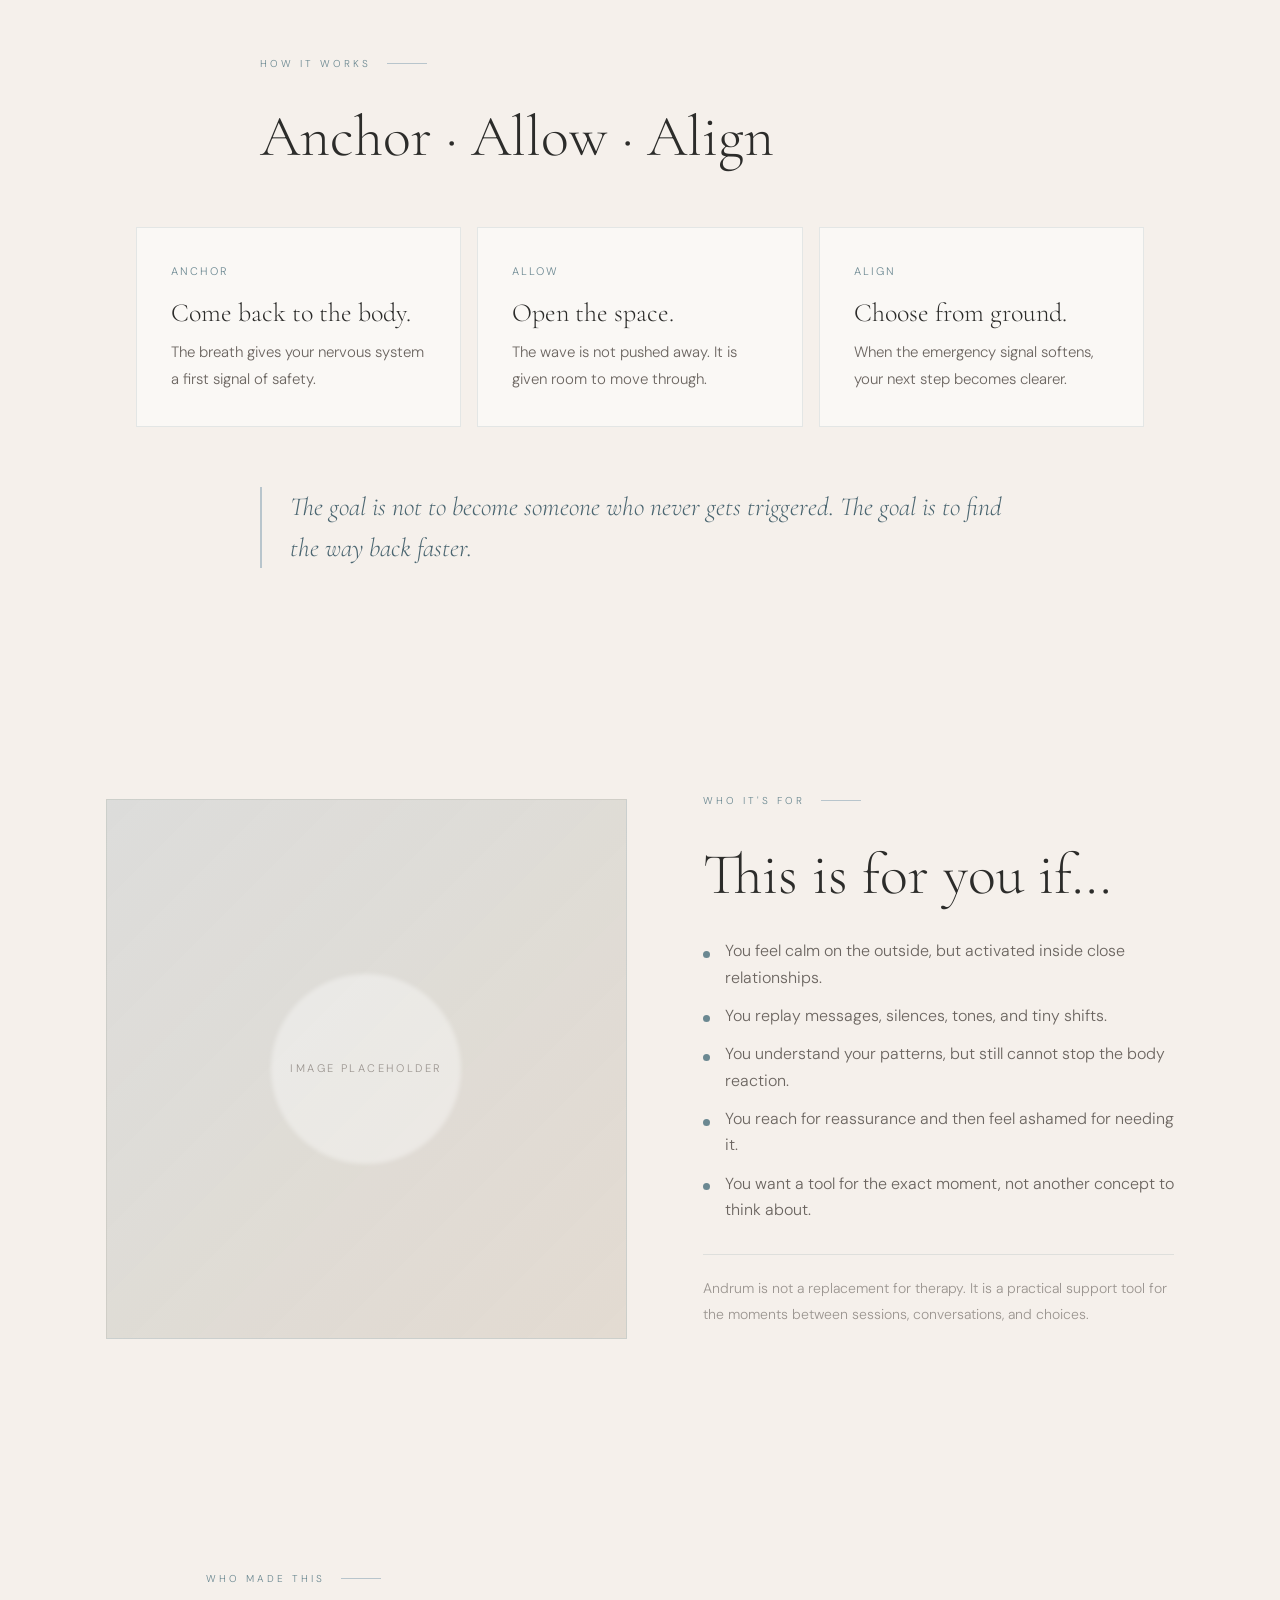
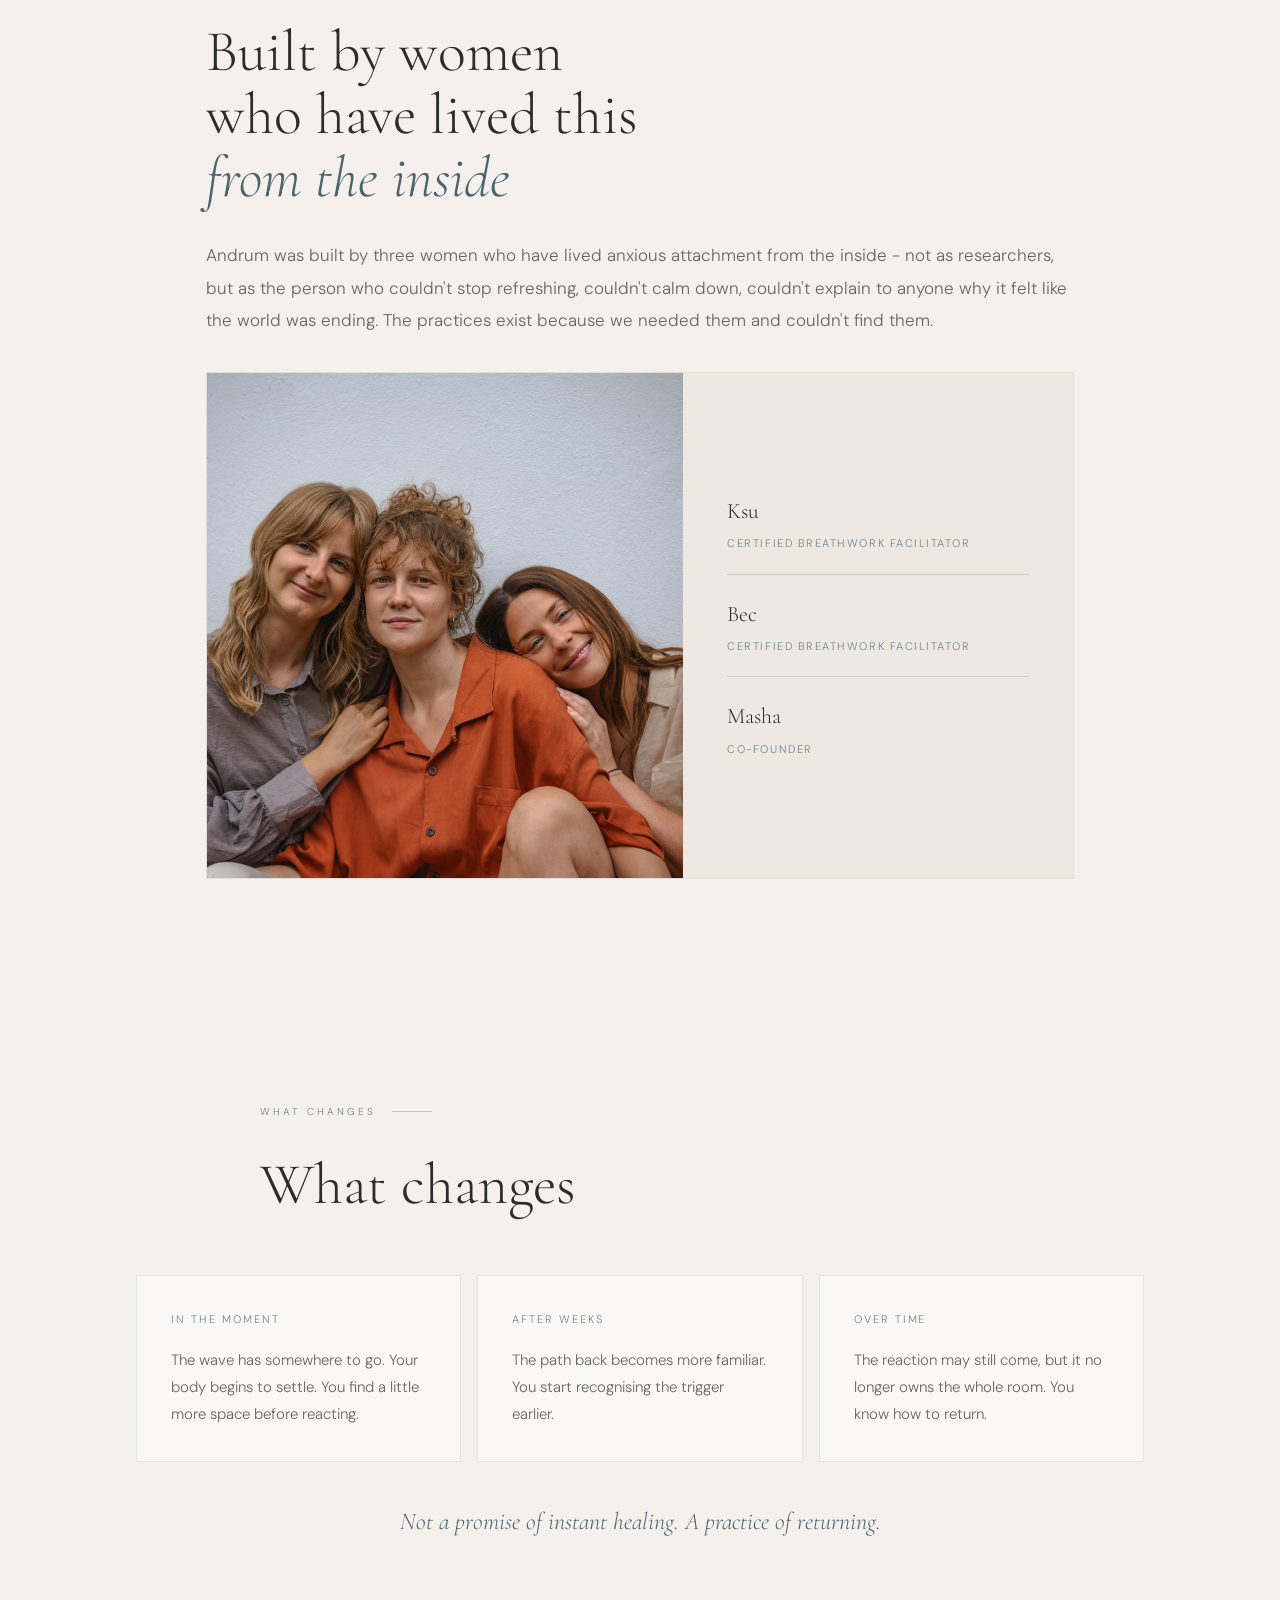
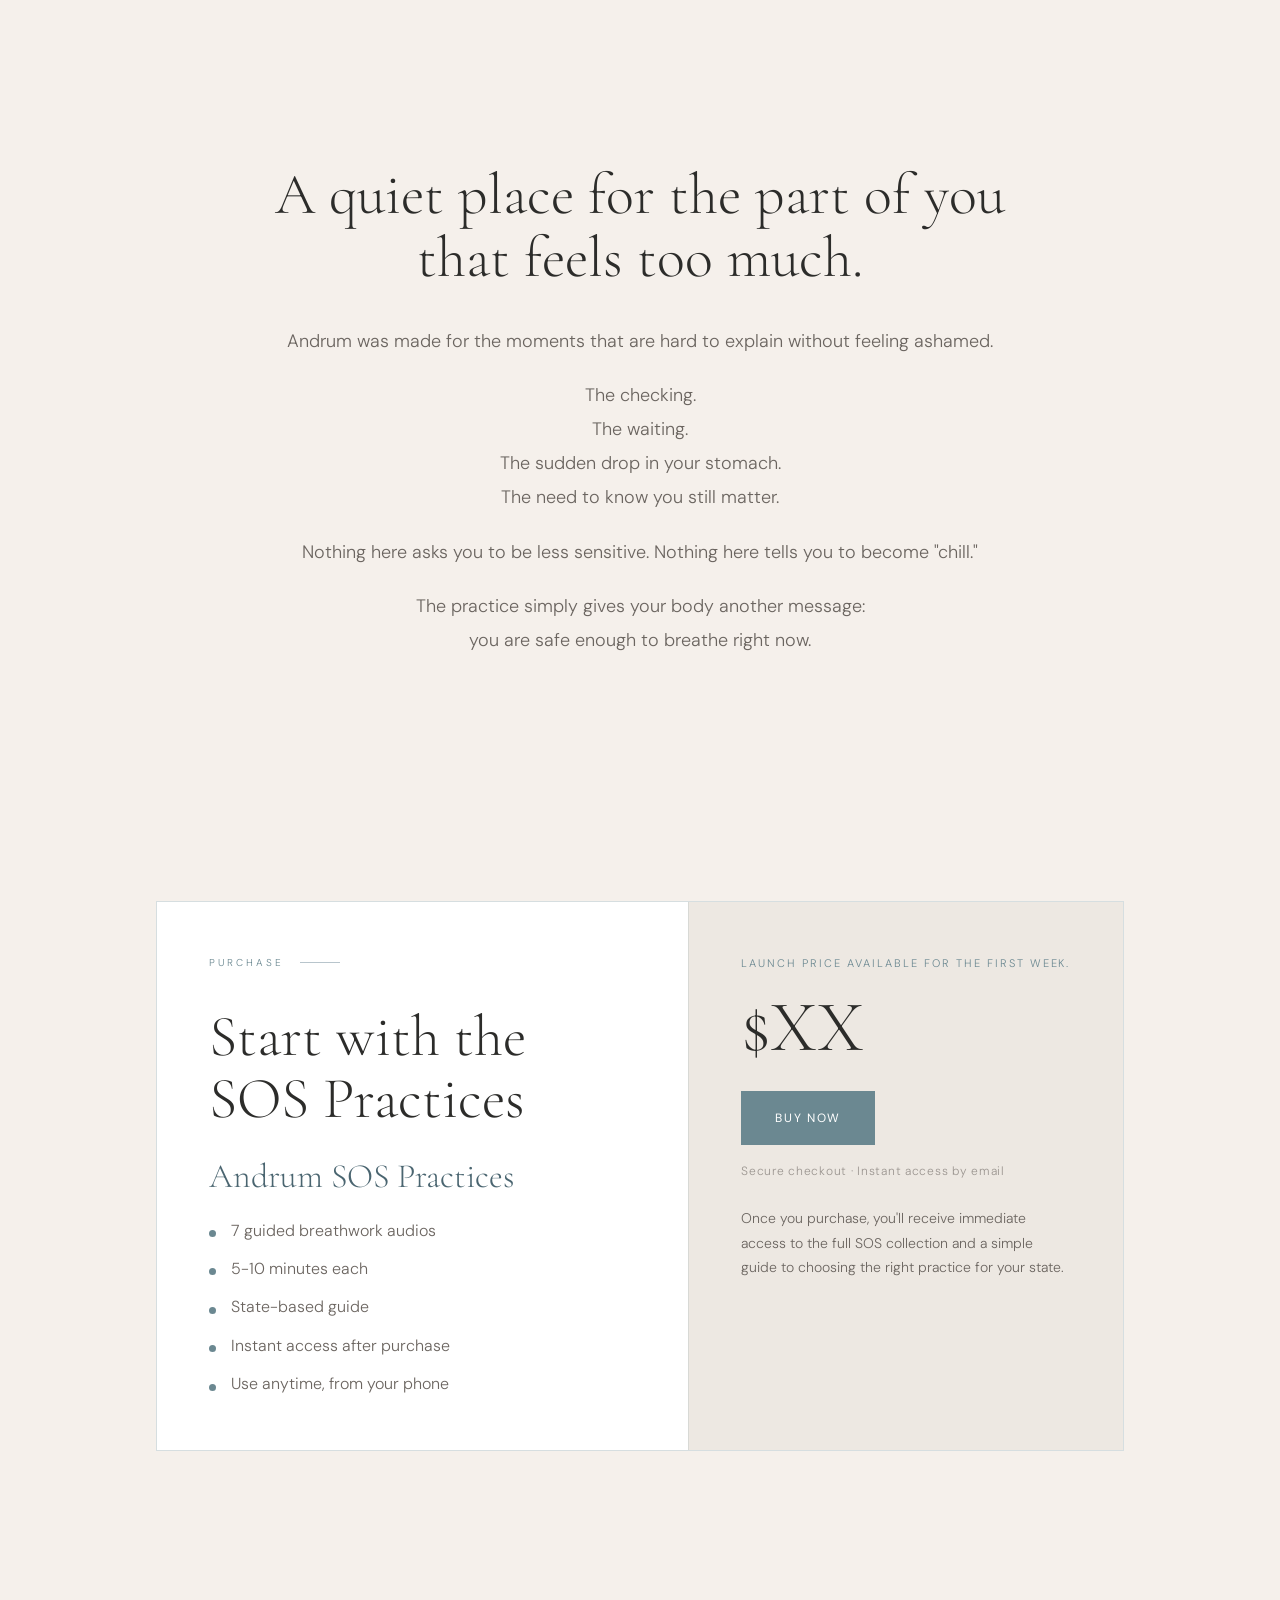
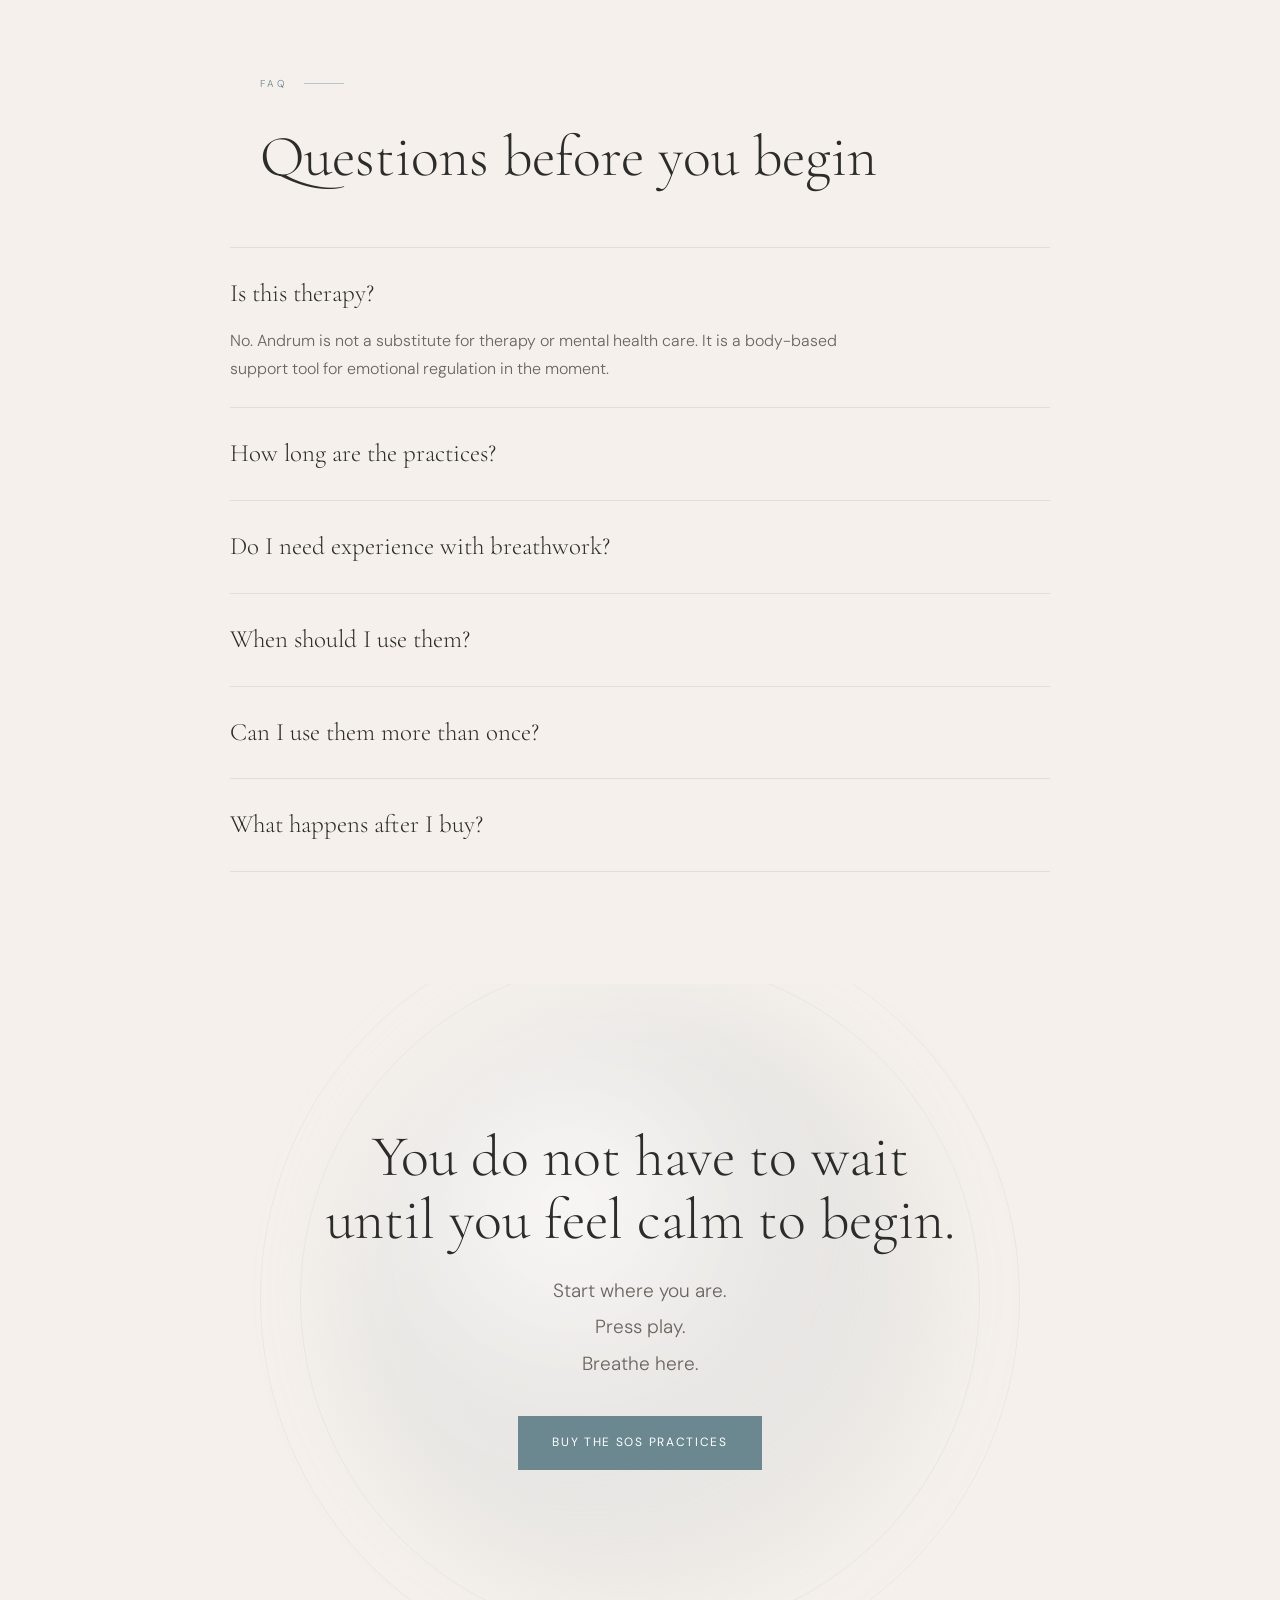
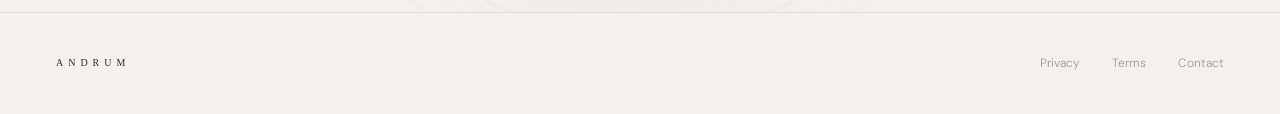
==== commit bc7e2e24: "Update launch page structure" ====
--- a/index.html
+++ b/index.html
@@ -3,208 +3,336 @@
 <head>
 <meta charset="UTF-8">
 <meta name="viewport" content="width=device-width, initial-scale=1.0">
-<title>Andrum — Join the Waitlist</title>
-<meta name="description" content="Andrum is a set of 7 guided breathwork practices — each built for a different hard moment in relationships. Join the waitlist and get early access — free.">
-
-<meta property="og:title" content="Andrum — Join the Waitlist">
-<meta property="og:description" content="Andrum is a set of 7 guided breathwork practices — each built for a different hard moment in relationships. Join the waitlist and get early access — free.">
+<title>Andrum SOS Practices</title>
+<meta name="description" content="Andrum SOS Practices are 7 guided breathwork audios for moments when anxious attachment takes over.">
+
+<meta property="og:title" content="Andrum SOS Practices">
+<meta property="og:description" content="7 guided breathwork audios for the moments when anxious attachment takes over.">
 <meta property="og:image" content="https://andrum.space/assets/og-image.jpg">
 <meta property="og:image:width" content="1200">
 <meta property="og:image:height" content="630">
 
 <meta name="twitter:card" content="summary_large_image">
-<meta name="twitter:title" content="Andrum — Join the Waitlist">
-<meta name="twitter:description" content="Andrum is a set of 7 guided breathwork practices — each built for a different hard moment in relationships. Join the waitlist and get early access — free.">
+<meta name="twitter:title" content="Andrum SOS Practices">
+<meta name="twitter:description" content="7 guided breathwork audios for the moments when anxious attachment takes over.">
 <meta name="twitter:image" content="https://andrum.space/assets/og-image.jpg">
 <link href="https://fonts.googleapis.com/css2?family=Cormorant+Garamond:ital,wght@0,300;0,400;0,500;1,300;1,400&family=DM+Sans:ital,wght@0,300;0,400;1,300&display=swap" rel="stylesheet">
 <link rel="stylesheet" href="assets/css/styles.css">
 </head>
 <body>
-
-<!-- BLOBS -->
-<div class="blob-layer">
+<div class="blob-layer" aria-hidden="true">
   <div class="blob blob-1"></div>
   <div class="blob blob-2"></div>
   <div class="blob blob-3"></div>
 </div>
-
-<!-- PARTICLES -->
-<canvas id="particles-canvas"></canvas>
-
-<!-- NAV -->
+<canvas id="particles-canvas" aria-hidden="true"></canvas>
+
 <nav>
   <a href="#" class="nav-brand" aria-label="Andrum">
     <img src="assets/ANDRUM.svg" alt="Andrum" class="nav-brand-logo">
   </a>
   <div class="nav-links">
-    <a href="https://instagram.com/andrum.space" target="_blank" class="nav-link nav-link--icon" aria-label="Instagram">
-      <svg width="15" height="15" viewBox="0 0 24 24" fill="none" stroke="currentColor" stroke-width="1.6" stroke-linecap="round" stroke-linejoin="round"><rect x="2" y="2" width="20" height="20" rx="5"/><circle cx="12" cy="12" r="4"/><circle cx="17.5" cy="6.5" r="0.5" fill="currentColor" stroke="none"/></svg>
-    </a>
-    <a href="#practices" class="nav-link">About the project</a>
-    <a href="#waitlist-cta" class="nav-cta">Join the waitlist</a>
+    <a href="#practices" class="nav-link">Practices</a>
+    <a href="#about" class="nav-link">About</a>
+    <a href="#faq" class="nav-link">FAQ</a>
+    <a href="#purchase" class="nav-cta">Buy Now</a>
   </div>
 </nav>
 
-<!-- ─── HERO / WAITLIST BLOCK ─── -->
-<section class="hero">
-  <div class="sphere-wrap">
-    <div class="sphere-ring sphere-ring-3"></div>
-    <div class="sphere-ring sphere-ring-2"></div>
-    <div class="sphere-ring sphere-ring-1"></div>
-    <div class="sphere"></div>
-  </div>
-
-  <div class="hero-content">
-    <div class="hero-logo-block">
+<main>
+  <section class="hero">
+    <div class="sphere-wrap" aria-hidden="true">
+      <div class="sphere-ring sphere-ring-3"></div>
+      <div class="sphere-ring sphere-ring-2"></div>
+      <div class="sphere-ring sphere-ring-1"></div>
+      <div class="sphere"></div>
+    </div>
+    <div class="hero-content">
       <img src="assets/Andrum_full.svg" alt="Andrum" class="hero-logo">
-    </div>
-    <p class="hero-sub">Andrum is almost ready. Before we launch, we want to make sure it actually works for the moments that matter most.<br>Join the waitlist and get early access to the first practice — free.</p>
-
-    <div class="waitlist-form-wrap">
-      <div id="waitlist-form">
-        <div class="waitlist-input-row">
-          <input class="waitlist-input" type="email" placeholder="Your email address" id="email-input" />
-          <button class="waitlist-btn" data-form-submit="primary">Join the waitlist &amp; listen free</button>
+      <h1>When the anxiety wave hits, come back to your body first.</h1>
+      <p class="hero-lead">Andrum SOS Practices are 7 guided breathwork audios for the moments when anxious attachment takes over - after a message, a silence, a spiral, or the urge to reach out.</p>
+      <p class="hero-sub">Short, body-based practices to help you settle, find the pause, and choose your next step from ground - not panic.</p>
+      <div class="cta-row">
+        <a href="#purchase" class="button-primary">Buy the SOS Practices</a>
+      </div>
+      <p class="microcopy">7 audio practices · 5-10 minutes each · Instant access</p>
+    </div>
+  </section>
+
+  <section class="split-section" id="problem">
+    <div class="split-copy reveal">
+      <div class="section-tag">Problem</div>
+      <h2>You know what is happening. But knowing doesn't stop the body.</h2>
+      <p>A message lands differently. A reply takes too long. A conversation feels colder than before.</p>
+      <p>And suddenly your body is already there: chest tight, stomach dropped, thoughts racing, hand reaching for the phone.</p>
+      <p>You may understand attachment patterns. You may have done the inner work. But in the moment it hits, you need something simpler than insight.</p>
+      <p>You need a way back into your body.</p>
+    </div>
+    <div class="image-placeholder reveal" aria-label="Image placeholder">
+      <span>Image placeholder</span>
+    </div>
+  </section>
+
+  <section class="split-section split-section--reverse">
+    <div class="split-copy reveal">
+      <div class="section-tag">What Andrum Is</div>
+      <h2>What Andrum is</h2>
+      <p>Andrum is a space to breathe.</p>
+      <p>The SOS Practices are a collection of 7 guided audio practices created for acute emotional states connected to anxious attachment.</p>
+      <p>Each practice gives your nervous system a clear path:</p>
+      <div class="method-list">
+        <span>Anchor the body.</span>
+        <span>Allow the wave to move.</span>
+        <span>Align with the next choice.</span>
+      </div>
+    </div>
+    <div class="soft-panel reveal">
+      <p>For the moment you feel activated</p>
+      <p>For the spiral that will not stop</p>
+      <p>For the message you might regret sending</p>
+      <p>For the shame, jealousy, freeze, anger, or urgency that takes over</p>
+    </div>
+  </section>
+
+  <section class="scenarios" id="practices">
+    <div class="section-heading reveal">
+      <div class="section-tag">What You Get</div>
+      <h2>The 7 practices</h2>
+    </div>
+    <div class="cards-grid">
+      <div class="card reveal">
+        <div class="card-num">Practice 01</div>
+        <div class="card-title">When Anxiety Hits After Messaging or a Conversation</div>
+        <p class="card-body">A message came - or didn't. The pause felt too long. Something in your chest tightened before you even finished reading. This practice brings you back to your body when your nervous system fires before your mind can catch up. Breath by breath.</p>
+      </div>
+      <div class="card reveal">
+        <div class="card-num">Practice 02</div>
+        <div class="card-title">When Thoughts Are Racing and Won't Stop</div>
+        <p class="card-body">You're replaying the conversation. Imagining what comes next. Trying to stop the loop - and somehow making it louder. You don't need to figure anything out right now. Just come back to your body. That's all this practice asks.</p>
+      </div>
+      <div class="card reveal">
+        <div class="card-num">Practice 03</div>
+        <div class="card-title">When I Feel Small, Wrong, or "Not Enough"</div>
+        <p class="card-body">The inner voice is loud today. It says you got it wrong, you're too much, you don't belong. This practice doesn't silence that voice. It creates space beside it - warm, steady - where you can simply be. Exactly as you are right now.</p>
+      </div>
+      <div class="card reveal">
+        <div class="card-num">Practice 04</div>
+        <div class="card-title">When Jealousy Rises and You're Scared of Losing Them</div>
+        <p class="card-body">The body is tense. Breathing is short. There's a knot inside. Jealousy isn't a flaw - it's a signal that you want to be seen. This practice helps it move through you, not take over. The longer exhale tells your body: you are safe right now.</p>
+      </div>
+      <div class="card reveal">
+        <div class="card-num">Practice 05</div>
+        <div class="card-title">When You're Desperate to Reach Out - Let's Walk</div>
+        <p class="card-body">Something is burning. The urge to text, to fix it, to know - right now. Don't fight it. Let's walk it out instead. Put your earphones in and move. Breath and steps, together. The message can wait. This moment cannot.</p>
+      </div>
+      <div class="card reveal">
+        <div class="card-num">Practice 06</div>
+        <div class="card-title">When I Freeze and Feel Nothing</div>
+        <p class="card-body">Not sadness. Not anxiety. Just... nothing. A heavy absence where feeling used to be. This practice doesn't force anything. It gently warms the body back - layer by layer, breath by breath - the way you'd thaw something slowly from the inside out.</p>
+      </div>
+      <div class="card reveal">
+        <div class="card-num">Practice 07</div>
+        <div class="card-title">When Anger Rises and You Want to Tell Everyone Off</div>
+        <p class="card-body">The heat is rising. You want to say something sharp and you know you'll regret it. Anger isn't the enemy - it's the alarm. This practice gives it somewhere to go. Loud, physical, real. The calm comes after. It always does.</p>
+      </div>
+    </div>
+    <p class="closing-note reveal">Each audio is 5-10 minutes and designed for one specific state, so you do not have to decide what you need when you are already overwhelmed.</p>
+  </section>
+
+  <section class="split-section">
+    <div class="split-copy reveal">
+      <div class="section-tag">Why Breathwork</div>
+      <h2>This is not about thinking your way out.</h2>
+      <p>Anxious attachment is not only a thought pattern. It is a body state.</p>
+      <p>Your heart speeds up. Your breath changes. Your chest tightens. Your nervous system reads uncertainty as danger.</p>
+      <p>That is why advice, journaling, or "just calm down" often cannot reach you in the moment.</p>
+      <p>Andrum starts where the reaction starts: in the body.</p>
+    </div>
+    <div class="soft-panel soft-panel--list reveal">
+      <p>Longer exhales help signal safety to the nervous system.</p>
+      <p>Structured breathing gives the mind something steady to follow.</p>
+      <p>Movement helps metabolise urgency and activation.</p>
+      <p>A guided voice holds the rhythm when you cannot hold it alone.</p>
+    </div>
+  </section>
+
+  <section class="method-section">
+    <div class="section-heading reveal">
+      <div class="section-tag">How It Works</div>
+      <h2>Anchor · Allow · Align</h2>
+    </div>
+    <div class="method-grid">
+      <div class="method-card reveal">
+        <span>Anchor</span>
+        <h3>Come back to the body.</h3>
+        <p>The breath gives your nervous system a first signal of safety.</p>
+      </div>
+      <div class="method-card reveal">
+        <span>Allow</span>
+        <h3>Open the space.</h3>
+        <p>The wave is not pushed away. It is given room to move through.</p>
+      </div>
+      <div class="method-card reveal">
+        <span>Align</span>
+        <h3>Choose from ground.</h3>
+        <p>When the emergency signal softens, your next step becomes clearer.</p>
+      </div>
+    </div>
+    <p class="pull-quote reveal">The goal is not to become someone who never gets triggered. The goal is to find the way back faster.</p>
+  </section>
+
+  <section class="split-section split-section--reverse">
+    <div class="split-copy reveal">
+      <div class="section-tag">Who It's For</div>
+      <h2>This is for you if...</h2>
+      <ul class="check-list">
+        <li>You feel calm on the outside, but activated inside close relationships.</li>
+        <li>You replay messages, silences, tones, and tiny shifts.</li>
+        <li>You understand your patterns, but still cannot stop the body reaction.</li>
+        <li>You reach for reassurance and then feel ashamed for needing it.</li>
+        <li>You want a tool for the exact moment, not another concept to think about.</li>
+      </ul>
+      <p class="small-note">Andrum is not a replacement for therapy. It is a practical support tool for the moments between sessions, conversations, and choices.</p>
+    </div>
+    <div class="image-placeholder image-placeholder--tall reveal" aria-label="Image placeholder">
+      <span>Image placeholder</span>
+    </div>
+  </section>
+
+  <section class="trust" id="about">
+    <div class="trust-inner">
+      <div class="section-tag reveal">Who made this</div>
+      <h2 class="reveal">Built by women<br>who have lived this<br><em>from the inside</em></h2>
+      <p class="body-p reveal">Andrum was built by three women who have lived anxious attachment from the inside - not as researchers, but as the person who couldn't stop refreshing, couldn't calm down, couldn't explain to anyone why it felt like the world was ending. The practices exist because we needed them and couldn't find them.</p>
+      <div class="team-section reveal">
+        <div class="team-img-wrap">
+          <img class="team-img" src="assets/images/team.jpg" alt="Ksu, Bec and Masha">
         </div>
-        <label class="form-checkbox">
-          <input type="checkbox" id="consent-1" checked />
-          <span class="form-checkbox-box"></span>
-          <span class="form-checkbox-text">By leaving your email, you agree to our <a href="/privacy" target="_blank">Privacy Policy</a></span>
-        </label>
-      </div>
-    </div>
-
-    <div class="hero-social">
-      <a href="https://instagram.com/andrum.space" target="_blank" class="instagram-link">
-        <svg width="16" height="16" viewBox="0 0 24 24" fill="none" stroke="currentColor" stroke-width="1.5" stroke-linecap="round" stroke-linejoin="round"><rect x="2" y="2" width="20" height="20" rx="5"/><circle cx="12" cy="12" r="4"/><circle cx="17.5" cy="6.5" r="0.5" fill="currentColor" stroke="none"/></svg>
-        Follow us on Instagram for updates
-      </a>
-    </div>
-
-  </div>
-</section>
-
-<!-- ─── ABOUT PRODUCT ─── -->
-<section class="about-product" id="practices">
-  <div class="section-tag reveal">About the upcoming product</div>
-  <h2 class="reveal">7 practices<br><em>Each built for a different hard moment</em></h2>
-  <p class="body-p reveal">Andrum is a set of 7 guided breathwork practices — each one built for a different hard moment in relationships. Not for general stress. Not for winding down after work. For the specific moments when your body is already gone and your mind can't catch up.</p>
-  <div class="pull-quote reveal">When he doesn't reply and your chest tightens. When the same thought loops for the fourth hour. When you're about to send something you'll regret. When you've gone so numb you can't feel anything at all.</div>
-  <p class="body-p reveal">Each practice is short — 5 to 10 minutes. Each one uses a specific breath pattern matched to a specific state your body gets into. Because panic and freeze aren't the same thing. Jealousy and anger need different signals. One practice isn't enough.</p>
-</section>
-
-<!-- ─── PRACTICE CARDS ─── -->
-<section class="scenarios">
-  <h2 class="reveal">The 7 practices</h2>
-  <div class="cards-grid">
-
-    <div class="card reveal">
-      <div class="card-num">Practice 01</div>
-      <div class="card-title">When Anxiety Hits After Messaging or a Conversation</div>
-      <p class="card-body">A message came — or didn't. The pause felt too long. Something in your chest tightened before you even finished reading. This practice brings you back to your body when your nervous system fires before your mind can catch up. Breath by breath.</p>
-    </div>
-
-    <div class="card reveal">
-      <div class="card-num">Practice 02</div>
-      <div class="card-title">When Thoughts Are Racing and Won't Stop</div>
-      <p class="card-body">You're replaying the conversation. Imagining what comes next. Trying to stop the loop — and somehow making it louder. You don't need to figure anything out right now. Just come back to your body. That's all this practice asks.</p>
-    </div>
-
-    <div class="card reveal">
-      <div class="card-num">Practice 03</div>
-      <div class="card-title">When I Feel Small, Wrong, or "Not Enough"</div>
-      <p class="card-body">The inner voice is loud today. It says you got it wrong, you're too much, you don't belong. This practice doesn't silence that voice. It creates space beside it — warm, steady — where you can simply be. Exactly as you are right now.</p>
-    </div>
-
-    <div class="card reveal">
-      <div class="card-num">Practice 04</div>
-      <div class="card-title">When Jealousy Rises and You're Scared of Losing Them</div>
-      <p class="card-body">The body is tense. Breathing is short. There's a knot inside. Jealousy isn't a flaw — it's a signal that you want to be seen. This practice helps it move through you, not take over. The longer exhale tells your body: you are safe right now.</p>
-    </div>
-
-    <div class="card reveal">
-      <div class="card-num">Practice 05</div>
-      <div class="card-title">When You're Desperate to Reach Out — Let's Walk</div>
-      <p class="card-body">Something is burning. The urge to text, to fix it, to know — right now. Don't fight it. Let's walk it out instead. Put your earphones in and move. Breath and steps, together. The message can wait. This moment cannot.</p>
-    </div>
-
-    <div class="card reveal">
-      <div class="card-num">Practice 06</div>
-      <div class="card-title">When I Freeze and Feel Nothing</div>
-      <p class="card-body">Not sadness. Not anxiety. Just... nothing. A heavy absence where feeling used to be. This practice doesn't force anything. It gently warms the body back — layer by layer, breath by breath — the way you'd thaw something slowly from the inside out.</p>
-    </div>
-
-    <div class="card reveal">
-      <div class="card-num">Practice 07</div>
-      <div class="card-title">When Anger Rises and You Want to Tell Everyone Off</div>
-      <p class="card-body">The heat is rising. You want to say something sharp and you know you'll regret it. Anger isn't the enemy — it's the alarm. This practice gives it somewhere to go. Loud, physical, real. The calm comes after. It always does.</p>
-    </div>
-
-  </div>
-</section>
-
-<!-- ─── TRUST / TEAM ─── -->
-<section class="trust" id="about">
-  <div class="trust-inner">
-    <div class="section-tag reveal">Who made this</div>
-    <h2 class="reveal">Built by women<br>who have lived this<br><em>from the inside</em></h2>
-    <p class="body-p reveal">Andrum was built by three women who have lived anxious attachment from the inside — not as researchers, but as the person who couldn't stop refreshing, couldn't calm down, couldn't explain to anyone why it felt like the world was ending. The practices exist because we needed them and couldn't find them.</p>
-
-    <div class="team-section reveal">
-      <div class="team-img-wrap">
-        <img class="team-img" src="assets/images/team.jpg" alt="Ksu, Bec and Masha" />
-        <div class="team-img-overlay"></div>
-      </div>
-      <div class="team-caption">
-        <div class="team-names-block">
-          <div class="team-name-item">
-            <span class="team-name">Ksu</span>
-            <span class="team-role">certified breathwork facilitator</span>
-          </div>
-          <div class="team-name-divider"></div>
-          <div class="team-name-item">
-            <span class="team-name">Bec</span>
-            <span class="team-role">certified breathwork facilitator</span>
-          </div>
-          <div class="team-name-divider"></div>
-          <div class="team-name-item">
-            <span class="team-name">Masha</span>
-            <span class="team-role">co-founder</span>
+        <div class="team-caption">
+          <div class="team-names-block">
+            <div class="team-name-item">
+              <span class="team-name">Ksu</span>
+              <span class="team-role">certified breathwork facilitator</span>
+            </div>
+            <div class="team-name-divider"></div>
+            <div class="team-name-item">
+              <span class="team-name">Bec</span>
+              <span class="team-role">certified breathwork facilitator</span>
+            </div>
+            <div class="team-name-divider"></div>
+            <div class="team-name-item">
+              <span class="team-name">Masha</span>
+              <span class="team-role">co-founder</span>
+            </div>
           </div>
         </div>
       </div>
     </div>
-  </div>
-</section>
-
-<!-- ─── FINAL CTA ─── -->
-<section class="final-cta" id="waitlist-cta">
-  <div class="final-sphere-wrap">
-    <div class="final-sphere-ring final-sphere-ring-2"></div>
-    <div class="final-sphere-ring final-sphere-ring-1"></div>
-    <div class="final-sphere"></div>
-  </div>
-  <div class="final-inner">
-    <h2 class="reveal">Your feedback shapes<br><em>what this becomes</em></h2>
-    <p class="final-sub reveal">Try them. Tell us what helped, what didn't, what you needed that wasn't there.</p>
-
-    <div class="waitlist-form-wrap reveal">
-      <div id="waitlist-form-2">
-        <div class="waitlist-input-row">
-          <input class="waitlist-input" type="email" placeholder="Your email address" id="email-input-2" />
-          <button class="waitlist-btn" data-form-submit="secondary">Join waitlist &amp; listen free</button>
-        </div>
-        <label class="form-checkbox">
-          <input type="checkbox" id="consent-2" checked />
-          <span class="form-checkbox-box"></span>
-          <span class="form-checkbox-text">By leaving your email, you agree to our <a href="/privacy" target="_blank">Privacy Policy</a></span>
-        </label>
-      </div>
-    </div>
-  </div>
-</section>
-
-<!-- ─── FOOTER ─── -->
+  </section>
+
+  <section class="change-section">
+    <div class="section-heading reveal">
+      <div class="section-tag">What Changes</div>
+      <h2>What changes</h2>
+    </div>
+    <div class="change-grid">
+      <div class="change-item reveal">
+        <span>In the moment</span>
+        <p>The wave has somewhere to go. Your body begins to settle. You find a little more space before reacting.</p>
+      </div>
+      <div class="change-item reveal">
+        <span>After weeks</span>
+        <p>The path back becomes more familiar. You start recognising the trigger earlier.</p>
+      </div>
+      <div class="change-item reveal">
+        <span>Over time</span>
+        <p>The reaction may still come, but it no longer owns the whole room. You know how to return.</p>
+      </div>
+    </div>
+    <p class="closing-note reveal">Not a promise of instant healing. A practice of returning.</p>
+  </section>
+
+  <section class="brand-section">
+    <div class="brand-inner reveal">
+      <h2>A quiet place for the part of you that feels too much.</h2>
+      <p>Andrum was made for the moments that are hard to explain without feeling ashamed.</p>
+      <p>The checking.<br>The waiting.<br>The sudden drop in your stomach.<br>The need to know you still matter.</p>
+      <p>Nothing here asks you to be less sensitive. Nothing here tells you to become "chill."</p>
+      <p>The practice simply gives your body another message:<br>you are safe enough to breathe right now.</p>
+    </div>
+  </section>
+
+  <section class="purchase-section" id="purchase">
+    <div class="purchase-card reveal">
+      <div class="purchase-copy">
+        <div class="section-tag">Purchase</div>
+        <h2>Start with the SOS Practices</h2>
+        <h3>Andrum SOS Practices</h3>
+        <ul class="purchase-list">
+          <li>7 guided breathwork audios</li>
+          <li>5-10 minutes each</li>
+          <li>State-based guide</li>
+          <li>Instant access after purchase</li>
+          <li>Use anytime, from your phone</li>
+        </ul>
+      </div>
+      <div class="price-box">
+        <span class="launch-line">Launch price available for the first week.</span>
+        <div class="price">$XX</div>
+        <a href="#" class="button-primary">Buy Now</a>
+        <p class="microcopy">Secure checkout · Instant access by email</p>
+        <p class="purchase-note">Once you purchase, you'll receive immediate access to the full SOS collection and a simple guide to choosing the right practice for your state.</p>
+      </div>
+    </div>
+  </section>
+
+  <section class="faq-section" id="faq">
+    <div class="section-heading reveal">
+      <div class="section-tag">FAQ</div>
+      <h2>Questions before you begin</h2>
+    </div>
+    <div class="faq-list">
+      <details class="reveal" open>
+        <summary>Is this therapy?</summary>
+        <p>No. Andrum is not a substitute for therapy or mental health care. It is a body-based support tool for emotional regulation in the moment.</p>
+      </details>
+      <details class="reveal">
+        <summary>How long are the practices?</summary>
+        <p>Each practice is 5-10 minutes.</p>
+      </details>
+      <details class="reveal">
+        <summary>Do I need experience with breathwork?</summary>
+        <p>No. The practices are guided step by step.</p>
+      </details>
+      <details class="reveal">
+        <summary>When should I use them?</summary>
+        <p>Use them when you feel activated, spiralling, frozen, jealous, ashamed, angry, or pulled to reach out from panic.</p>
+      </details>
+      <details class="reveal">
+        <summary>Can I use them more than once?</summary>
+        <p>Yes. They are made to return to whenever you need support.</p>
+      </details>
+      <details class="reveal">
+        <summary>What happens after I buy?</summary>
+        <p>You receive instant access to the full SOS Practices collection and the guide.</p>
+      </details>
+    </div>
+  </section>
+
+  <section class="final-cta">
+    <div class="final-sphere-wrap" aria-hidden="true">
+      <div class="final-sphere-ring final-sphere-ring-2"></div>
+      <div class="final-sphere-ring final-sphere-ring-1"></div>
+      <div class="final-sphere"></div>
+    </div>
+    <div class="final-inner reveal">
+      <h2>You do not have to wait until you feel calm to begin.</h2>
+      <p>Start where you are.<br>Press play.<br>Breathe here.</p>
+      <a href="#purchase" class="button-primary">Buy the SOS Practices</a>
+    </div>
+  </section>
+</main>
+
 <footer>
   <a href="/" aria-label="Andrum">
     <img src="assets/ANDRUM.svg" alt="Andrum" class="footer-logo">
@@ -212,7 +340,7 @@
   <div class="footer-links">
     <a href="/privacy">Privacy</a>
     <a href="/terms">Terms</a>
-    <a href="/cdn-cgi/l/email-protection#88e9e6ecfafde5a6fbf8e9ebedc8efe5e9e1e4a6ebe7e5">Contact</a>
+    <a href="mailto:andrum.space@gmail.com">Contact</a>
   </div>
 </footer>
 
--- a/assets/css/styles.css
+++ b/assets/css/styles.css
@@ -1,252 +1,117 @@
 :root {
-  --bg:        #F5F0EB;
-  --bg2:       #EDE8E2;
-  --bg3:       #E8E4DF;
-  --mist:      #B8C5CC;
-  --slate:     #6B8891;
-  --slate-d:   #4A6570;
-  --sand:      #C4B5A0;
-  --sand-d:    #A89580;
-  --text:      #2C2C2A;
-  --text-mid:  #6B6560;
+  --bg: #F5F0EB;
+  --bg2: #EDE8E2;
+  --bg3: #E8E4DF;
+  --mist: #B8C5CC;
+  --slate: #6B8891;
+  --slate-d: #4A6570;
+  --sand: #C4B5A0;
+  --text: #2C2C2A;
+  --text-mid: #6B6560;
   --text-soft: #9B9590;
-  --border:    rgba(107,136,145,0.15);
-  --border2:   rgba(107,136,145,0.25);
-}
-
-* { margin:0; padding:0; box-sizing:border-box; }
-html { scroll-behavior:smooth; }
-
+  --border: rgba(107,136,145,0.16);
+  --border2: rgba(107,136,145,0.28);
+}
+
+* { box-sizing: border-box; margin: 0; padding: 0; }
+html { scroll-behavior: smooth; }
 body {
   background: var(--bg);
   color: var(--text);
   font-family: 'DM Sans', sans-serif;
   font-weight: 300;
+  line-height: 1.75;
   overflow-x: hidden;
-  line-height: 1.75;
-}
-
-/* ── PARTICLES CANVAS ── */
-#particles-canvas {
+}
+
+#particles-canvas, .blob-layer {
   position: fixed;
   inset: 0;
   pointer-events: none;
   z-index: 0;
-  opacity: 0.55;
-}
-
-/* ── BLOBS ── */
-.blob-layer {
-  position: fixed;
-  inset: 0;
-  pointer-events: none;
-  z-index: 0;
-  overflow: hidden;
-}
+}
+#particles-canvas { opacity: 0.45; }
+.blob-layer { overflow: hidden; }
 .blob {
   position: absolute;
   border-radius: 50%;
   filter: blur(90px);
-  opacity: 0.35;
+  opacity: 0.32;
   animation: blobDrift 18s ease-in-out infinite;
 }
-.blob-1 { width:520px; height:520px; background:#B8C5CC; top:-100px; left:-120px; animation-delay:0s; }
-.blob-2 { width:400px; height:400px; background:#C4B5A0; bottom:-80px; right:-80px; animation-delay:-7s; }
-.blob-3 { width:300px; height:300px; background:#8FA3AB; top:40%; left:60%; animation-delay:-12s; }
+.blob-1 { width: 520px; height: 520px; background: #B8C5CC; top: -100px; left: -120px; }
+.blob-2 { width: 420px; height: 420px; background: #C4B5A0; bottom: -100px; right: -80px; animation-delay: -7s; }
+.blob-3 { width: 300px; height: 300px; background: #8FA3AB; top: 42%; left: 62%; animation-delay: -12s; }
 @keyframes blobDrift {
-  0%,100% { transform: translate(0,0) scale(1); }
+  0%, 100% { transform: translate(0,0) scale(1); }
   33% { transform: translate(30px,-20px) scale(1.04); }
   66% { transform: translate(-20px,30px) scale(0.97); }
 }
 
-/* ── NAV ── */
 nav {
   position: fixed;
-  top: 0; left: 0; right: 0;
+  top: 0;
+  left: 0;
+  right: 0;
+  z-index: 20;
+  display: flex;
+  align-items: center;
+  justify-content: space-between;
   padding: 28px 56px;
-  display: flex;
-  justify-content: space-between;
-  align-items: center;
-  z-index: 200;
-  background: linear-gradient(to bottom, rgba(245,240,235,0.92) 60%, transparent);
+  background: linear-gradient(to bottom, rgba(245,240,235,0.94) 60%, transparent);
   backdrop-filter: blur(8px);
 }
-.nav-brand { display: inline-flex; align-items: center; text-decoration: none; }
+.nav-brand, .nav-link, .nav-cta, footer a { text-decoration: none; }
 .nav-brand-logo { display: block; height: 10px; width: auto; }
-.logo {
-  font-family: 'Cormorant Garamond', serif;
-  font-size: 24px;
-  font-weight: 400;
-  letter-spacing: 0.08em;
-  color: var(--text);
-}
-.nav-links {
-  display: flex;
-  align-items: center;
-  gap: 36px;
-}
+.nav-links { display: flex; align-items: center; gap: 34px; }
 .nav-link {
+  color: var(--text-mid);
   font-size: 12px;
   letter-spacing: 0.1em;
   text-transform: uppercase;
-  color: var(--text-mid);
-  text-decoration: none;
   transition: color 0.25s ease;
 }
 .nav-link:hover { color: var(--slate-d); }
 .nav-cta {
-  background: transparent;
+  border: 1px solid var(--border2);
   color: var(--slate-d);
-  border: 1px solid var(--border2);
-  padding: 10px 28px;
-  font-family: 'DM Sans', sans-serif;
+  display: inline-flex;
+  align-items: center;
+  justify-content: center;
+  min-height: 40px;
+  padding: 10px 26px;
   font-size: 12px;
   font-weight: 400;
   letter-spacing: 0.12em;
   text-transform: uppercase;
-  cursor: pointer;
-  transition: all 0.35s ease;
-  text-decoration: none;
-}
-.nav-cta:hover {
-  background: var(--slate);
-  color: white;
-  border-color: var(--slate);
-}
-
-/* ── BURGER ── */
-.burger {
-  display: none;
-  flex-direction: column;
-  justify-content: center;
-  gap: 5px;
-  width: 36px;
-  height: 36px;
-  cursor: pointer;
-  z-index: 300;
-  background: none;
-  border: none;
-  padding: 4px;
-}
-.burger span {
-  display: block;
-  height: 1px;
-  background: var(--text);
-  transition: all 0.4s cubic-bezier(0.23, 1, 0.32, 1);
-  transform-origin: center;
-}
-.burger span:nth-child(1) { width: 24px; }
-.burger span:nth-child(2) { width: 16px; }
-.burger span:nth-child(3) { width: 20px; }
-.burger.open span:nth-child(1) { transform: translateY(6px) rotate(45deg); width: 22px; }
-.burger.open span:nth-child(2) { opacity: 0; transform: scaleX(0); }
-.burger.open span:nth-child(3) { transform: translateY(-6px) rotate(-45deg); width: 22px; }
-
-/* ── MOBILE MENU ── */
-.mobile-menu {
-  display: none;
-  position: fixed;
-  inset: 0;
-  z-index: 250;
-  pointer-events: none;
-}
-.mobile-menu-backdrop {
-  position: absolute;
-  inset: 0;
-  background: rgba(44,44,42,0.25);
-  backdrop-filter: blur(4px);
-  opacity: 0;
-  transition: opacity 0.4s ease;
-}
-.mobile-menu-panel {
-  position: absolute;
-  top: 0; right: 0;
-  width: min(320px, 85vw);
-  height: 100%;
-  background: var(--bg);
+  transition: all 0.3s ease;
+}
+.nav-cta:hover { background: var(--slate); border-color: var(--slate); color: white; }
+
+main, section, footer { position: relative; z-index: 1; }
+section { padding: 112px 56px; }
+.reveal { opacity: 0; transform: translateY(28px); transition: opacity 0.75s ease, transform 0.75s ease; }
+.reveal.in { opacity: 1; transform: translateY(0); }
+
+h1, h2, h3 {
+  font-family: 'Cormorant Garamond', serif;
+  font-weight: 300;
+  line-height: 1.08;
+}
+h1 { font-size: clamp(44px, 7vw, 82px); }
+h2 { font-size: clamp(34px, 5vw, 58px); }
+h3 { font-size: clamp(24px, 3vw, 34px); }
+p { color: var(--text-mid); }
+
+.section-tag {
+  color: var(--slate);
   display: flex;
-  flex-direction: column;
-  align-items: flex-start;
-  padding: 100px 0 48px;
-  transform: translateX(100%);
-  transition: transform 0.5s cubic-bezier(0.23, 1, 0.32, 1);
-  border-left: 1px solid var(--border);
-}
-.mobile-menu.open { pointer-events: all; }
-.mobile-menu.open .mobile-menu-backdrop { opacity: 1; }
-.mobile-menu.open .mobile-menu-panel { transform: translateX(0); }
-.mobile-nav-links {
-  display: flex;
-  flex-direction: column;
-  gap: 0;
-  flex: 1;
-  width: 100%;
-}
-.mobile-nav-link {
-  font-family: 'Cormorant Garamond', serif;
-  font-size: 28px;
-  font-weight: 300;
-  color: var(--text-mid);
-  text-decoration: none;
-  padding: 18px 40px;
-  border-bottom: 1px solid var(--border);
-  width: 100%;
-  display: flex;
-  align-items: center;
-  justify-content: space-between;
-  opacity: 0;
-  transform: translateX(20px);
-  transition: color 0.25s ease, padding-left 0.25s ease, opacity 0.4s ease, transform 0.4s ease;
-}
-.mobile-nav-link::after { content: '→'; font-size: 16px; color: var(--mist); font-family: 'DM Sans', sans-serif; transition: color 0.25s ease, transform 0.25s ease; }
-.mobile-nav-link:hover { color: var(--text); padding-left: 48px; }
-.mobile-nav-link:hover::after { color: var(--slate); transform: translateX(4px); }
-.mobile-menu.open .mobile-nav-link { opacity: 1; transform: translateX(0); }
-.mobile-menu.open .mobile-nav-link:nth-child(1) { transition-delay: 0.08s; }
-.mobile-menu.open .mobile-nav-link:nth-child(2) { transition-delay: 0.13s; }
-.mobile-menu.open .mobile-nav-link:nth-child(3) { transition-delay: 0.18s; }
-.mobile-menu-cta {
-  margin-top: auto;
-  padding: 0 40px;
-  width: 100%;
-  opacity: 0;
-  transform: translateY(10px);
-  transition: opacity 0.4s ease 0.3s, transform 0.4s ease 0.3s;
-}
-.mobile-menu.open .mobile-menu-cta { opacity: 1; transform: translateY(0); }
-.mobile-menu-tag {
-  font-size: 10px;
-  letter-spacing: 0.28em;
-  text-transform: uppercase;
-  color: var(--text-soft);
-  margin-bottom: 48px;
-  padding: 0 40px;
-  opacity: 0;
-  transition: opacity 0.4s ease 0.05s;
-}
-.mobile-menu.open .mobile-menu-tag { opacity: 1; }
-
-@media(max-width:768px){
-  nav { padding: 20px 24px; justify-content: flex-end; }
-  .nav-brand { display: none; }
-  .nav-links { gap: 12px; flex-wrap: nowrap; }
-  .nav-link { font-size: 11px; }
-  .nav-link, .nav-cta { white-space: nowrap; }
-  .nav-cta { display: inline-block; padding: 8px 14px; font-size: 11px; }
-}
-
-/* ── SHARED SECTION STYLES ── */
-section { position: relative; z-index: 1; }
-
-.section-tag {
+  align-items: center;
+  gap: 16px;
   font-size: 10px;
   letter-spacing: 0.3em;
-  text-transform: uppercase;
-  color: var(--slate);
-  margin-bottom: 40px;
-  display: flex;
-  align-items: center;
-  gap: 16px;
+  margin-bottom: 34px;
+  text-transform: uppercase;
 }
 .section-tag::after {
   content: '';
@@ -254,35 +119,27 @@
   height: 1px;
   background: var(--mist);
 }
-
-@keyframes fadeUp {
-  from { opacity:0; transform:translateY(22px); }
-  to   { opacity:1; transform:translateY(0); }
-}
-
-/* ── SCROLL REVEAL ── */
-.reveal { opacity:0; transform:translateY(28px); transition:opacity 0.75s ease, transform 0.75s ease; }
-.reveal.in { opacity:1; transform:translateY(0); }
-
-/* ── HERO / WAITLIST BLOCK ── */
+.section-heading {
+  max-width: 760px;
+  margin: 0 auto 58px;
+}
+
 .hero {
   min-height: 100vh;
   display: flex;
-  flex-direction: column;
+  align-items: center;
   justify-content: center;
-  align-items: center;
   text-align: center;
-  padding: 140px 24px 80px;
-  position: relative;
-}
-
+  padding: 148px 24px 96px;
+  overflow: hidden;
+}
 .sphere-wrap {
   position: absolute;
   top: 50%;
   left: 50%;
   transform: translate(-50%, -50%);
-  width: 340px;
-  height: 340px;
+  width: 360px;
+  height: 360px;
   pointer-events: none;
   z-index: 0;
 }
@@ -291,538 +148,480 @@
   inset: 0;
   border-radius: 50%;
   filter: blur(28px);
-  background: radial-gradient(circle at 38% 35%,
-    rgba(255,255,255,0.7) 0%,
-    rgba(184,197,204,0.38) 40%,
-    rgba(143,163,171,0.2) 70%,
-    rgba(107,136,145,0.08) 100%
-  );
-  box-shadow:
-    inset -10px -10px 36px rgba(107,136,145,0.12),
-    inset 10px 10px 24px rgba(255,255,255,0.45),
-    0 8px 50px rgba(107,136,145,0.1),
-    0 0 0 1px rgba(184,197,204,0.15);
+  background: radial-gradient(circle at 38% 35%, rgba(255,255,255,0.7) 0%, rgba(184,197,204,0.38) 40%, rgba(143,163,171,0.2) 70%, rgba(107,136,145,0.08) 100%);
   animation: sphereBreathe 5.5s ease-in-out infinite;
 }
-.sphere-ring {
+.sphere-ring, .final-sphere-ring {
   position: absolute;
   border-radius: 50%;
-  border: 1px solid rgba(107,136,145,0.06);
+  border: 1px solid rgba(107,136,145,0.08);
   animation: ringExpand 5.5s ease-in-out infinite;
 }
-.sphere-ring-1 { inset: -16px; animation-delay: 0s; }
-.sphere-ring-2 { inset: -32px; border-color: rgba(107,136,145,0.1); animation-delay: 0.3s; }
-.sphere-ring-3 { inset: -48px; border-color: rgba(107,136,145,0.06); animation-delay: 0.6s; }
-
+.sphere-ring-1 { inset: -16px; }
+.sphere-ring-2 { inset: -32px; animation-delay: 0.3s; }
+.sphere-ring-3 { inset: -48px; animation-delay: 0.6s; }
 @keyframes sphereBreathe {
-  0%,100% { transform: scale(1); box-shadow: inset -20px -20px 60px rgba(107,136,145,0.2), inset 20px 20px 40px rgba(255,255,255,0.6), 0 20px 80px rgba(107,136,145,0.18), 0 0 0 1px rgba(184,197,204,0.3); }
-  50% { transform: scale(1.12); box-shadow: inset -20px -20px 60px rgba(107,136,145,0.25), inset 20px 20px 40px rgba(255,255,255,0.7), 0 30px 100px rgba(107,136,145,0.25), 0 0 0 1px rgba(184,197,204,0.4); }
+  0%, 100% { transform: scale(1); }
+  50% { transform: scale(1.12); }
 }
 @keyframes ringExpand {
-  0%,100% { transform: scale(1); opacity:0.7; }
-  50% { transform: scale(1.12); opacity:1; }
-}
-
-.breath-label {
-  position: absolute;
-  bottom: -32px;
-  left: 50%;
-  transform: translateX(-50%);
-  font-size: 10px;
-  letter-spacing: 0.25em;
-  text-transform: uppercase;
-  color: var(--text-soft);
-  white-space: nowrap;
-}
-
-.hero-content { position: relative; z-index: 2; max-width: 660px; }
-.hero-eyebrow {
-  font-size: 11px;
-  letter-spacing: 0.28em;
-  text-transform: uppercase;
-  color: var(--slate);
+  0%, 100% { transform: scale(1); opacity: 0.65; }
+  50% { transform: scale(1.12); opacity: 1; }
+}
+.hero-content {
+  max-width: 820px;
+  position: relative;
+  z-index: 2;
+}
+.hero-logo {
+  display: block;
+  width: min(238px, 42vw);
+  margin: 0 auto 46px;
+}
+.hero h1 {
   margin-bottom: 28px;
-  opacity: 0;
-  animation: fadeUp 0.9s ease 0.3s forwards;
-}
-.hero-title {
-  font-family: 'Cormorant Garamond', serif;
-  font-size: clamp(38px, 6vw, 68px);
-  line-height: 1.08;
-  font-weight: 300;
-  color: var(--text);
-  margin-bottom: 28px;
-  opacity: 0;
-  animation: fadeUp 0.9s ease 0.5s forwards;
-}
-.hero-title em { font-style: italic; color: var(--slate-d); }
+  animation: fadeUp 0.9s ease 0.2s both;
+}
+.hero-lead {
+  max-width: 690px;
+  margin: 0 auto 18px;
+  color: var(--text-mid);
+  font-size: clamp(17px, 2vw, 20px);
+  line-height: 1.75;
+  animation: fadeUp 0.9s ease 0.42s both;
+}
 .hero-sub {
-  font-size: clamp(15px, 1.8vw, 17px);
-  color: var(--text-mid);
-  max-width: 480px;
-  margin: 0 auto 52px;
-  opacity: 0;
-  animation: fadeUp 0.9s ease 0.7s forwards;
-  line-height: 1.8;
-}
-
-/* ── WAITLIST FORM ── */
-.waitlist-form-wrap {
-  opacity: 0;
-  animation: fadeUp 0.9s ease 0.9s forwards;
-  width: 100%;
-  max-width: 680px;
-  margin: 0 auto;
-}
-.waitlist-input-row {
-  display: flex;
-  gap: 0;
-  box-shadow: 0 4px 32px rgba(107,136,145,0.1);
-  transition: box-shadow 0.3s ease;
-}
-.waitlist-input-row:focus-within {
-  box-shadow: 0 4px 40px rgba(107,136,145,0.18);
-}
-.waitlist-input {
-  flex: 1;
-  min-width: 0;
-  padding: 18px 22px;
-  border: 1px solid var(--border2);
-  border-right: none;
-  border-radius: 2px 0 0 2px;
-  outline: none;
-  background: white;
-  font-family: 'DM Sans', sans-serif;
-  font-size: 14px;
-  font-weight: 300;
-  color: var(--text);
-  letter-spacing: 0.02em;
-  transition: border-color 0.3s ease;
-}
-.waitlist-input:focus { border-color: var(--slate); }
-.waitlist-input::placeholder { color: var(--text-soft); }
-.waitlist-btn {
+  max-width: 620px;
+  margin: 0 auto 36px;
+  font-size: 16px;
+  animation: fadeUp 0.9s ease 0.58s both;
+}
+@keyframes fadeUp {
+  from { opacity: 0; transform: translateY(22px); }
+  to { opacity: 1; transform: translateY(0); }
+}
+
+.button-primary {
   background: var(--slate);
   color: white;
-  border: none;
-  padding: 18px 32px;
-  font-family: 'DM Sans', sans-serif;
+  display: inline-flex;
+  align-items: center;
+  justify-content: center;
+  min-height: 54px;
+  padding: 16px 34px;
+  text-decoration: none;
   font-size: 12px;
   font-weight: 400;
   letter-spacing: 0.14em;
   text-transform: uppercase;
-  cursor: pointer;
-  transition: background 0.3s ease;
-  white-space: nowrap;
-  flex-shrink: 0;
-  border-radius: 0 2px 2px 0;
-}
-.waitlist-btn:hover { background: var(--slate-d); }
-.form-note {
-  margin-top: 14px;
+  transition: background 0.25s ease, transform 0.25s ease;
+}
+.button-primary:hover { background: var(--slate-d); transform: translateY(-2px); }
+.microcopy {
+  margin-top: 16px;
+  color: var(--text-soft);
   font-size: 12px;
+  letter-spacing: 0.06em;
+}
+
+.split-section {
+  display: grid;
+  grid-template-columns: minmax(0, 1.05fr) minmax(320px, 0.95fr);
+  gap: 76px;
+  align-items: center;
+  max-width: 1180px;
+  margin: 0 auto;
+}
+.split-section--reverse .split-copy { order: 2; }
+.split-section--reverse > :last-child { order: 1; }
+.split-copy h2 { margin-bottom: 32px; }
+.split-copy p {
+  font-size: 17px;
+  line-height: 1.9;
+  margin-bottom: 18px;
+}
+.image-placeholder {
+  min-height: 430px;
+  border: 1px solid var(--border);
+  background:
+    linear-gradient(135deg, rgba(184,197,204,0.32), rgba(196,181,160,0.26)),
+    var(--bg2);
+  display: flex;
+  align-items: center;
+  justify-content: center;
   color: var(--text-soft);
-  letter-spacing: 0.04em;
-  text-align: center;
-  max-width: 66%;
-  margin-left: auto;
-  margin-right: auto;
-}
-.form-checkbox {
-  display: flex;
-  align-items: flex-start;
+  font-size: 11px;
+  letter-spacing: 0.22em;
+  text-transform: uppercase;
+  overflow: hidden;
+}
+.image-placeholder--tall { min-height: 540px; }
+.image-placeholder::before {
+  content: '';
+  width: 190px;
+  height: 190px;
+  border-radius: 50%;
+  background: rgba(255,255,255,0.38);
+  filter: blur(2px);
+  position: absolute;
+}
+.image-placeholder span { position: relative; z-index: 1; }
+
+.soft-panel {
+  background: rgba(255,255,255,0.56);
+  border: 1px solid var(--border);
+  padding: 46px;
+}
+.soft-panel p {
+  border-bottom: 1px solid var(--border);
+  color: var(--text);
+  font-family: 'Cormorant Garamond', serif;
+  font-size: 25px;
+  line-height: 1.35;
+  margin-bottom: 22px;
+  padding-bottom: 22px;
+}
+.soft-panel p:last-child { border-bottom: 0; margin-bottom: 0; padding-bottom: 0; }
+.soft-panel--list p {
+  font-family: 'DM Sans', sans-serif;
+  font-size: 16px;
+  color: var(--text-mid);
+  line-height: 1.75;
+}
+.method-list {
+  display: grid;
   gap: 10px;
-  margin-top: 12px;
-  cursor: pointer;
-}
-.form-checkbox input[type="checkbox"] {
-  display: none;
-}
-.form-checkbox-box {
-  flex-shrink: 0;
-  width: 14px;
-  height: 14px;
-  border: 1px solid var(--border2);
-  border-radius: 2px;
-  margin-top: 2px;
-  background: white;
-  transition: all 0.2s ease;
-  position: relative;
-}
-.form-checkbox input:checked + .form-checkbox-box {
-  background: var(--slate);
-  border-color: var(--slate);
-}
-.form-checkbox input:checked + .form-checkbox-box::after {
-  content: '';
-  position: absolute;
-  left: 50%;
-  top: 45%;
-  width: 4px;
-  height: 6px;
-  border: 1px solid white;
-  border-top: none;
-  border-left: none;
-  transform: translate(-50%, -50%) rotate(45deg);
-}
-.form-checkbox-text {
-  font-size: 11px;
-  color: var(--text-soft);
-  letter-spacing: 0.04em;
-  line-height: 1.6;
-}
-.form-checkbox-text a {
+  margin-top: 20px;
+}
+.method-list span {
   color: var(--slate-d);
-  text-decoration: none;
-  border-bottom: 1px solid var(--border2);
-  transition: border-color 0.2s;
-}
-.form-checkbox-text a:hover { border-color: var(--slate); }
-.form-checkbox-box.error { border-color: rgba(196,100,80,0.6); }
-.form-success {
-  display: none;
-  padding: 20px 28px;
-  background: white;
-  border: 1px solid var(--border2);
-  border-radius: 2px;
-  text-align: center;
-}
-.form-success p {
-  font-family: 'Cormorant Garamond', serif;
-  font-size: 18px;
-  font-weight: 300;
-  font-style: italic;
-  color: var(--slate-d);
-  line-height: 1.6;
-}
-
-/* ── ABOUT SECTION ── */
-.about-product {
-  max-width: 760px;
-  margin: 0 auto;
-  padding: 120px 56px 80px;
-}
-.about-product h2 {
-  font-family: 'Cormorant Garamond', serif;
-  font-size: clamp(28px, 4vw, 48px);
-  font-weight: 300;
-  margin-bottom: 36px;
-  line-height: 1.1;
-}
-.about-product h2 em { font-style: italic; color: var(--slate-d); }
-.body-p {
-  font-size: 17px;
-  color: var(--text-mid);
-  line-height: 1.9;
-  margin-bottom: 24px;
-}
-.pull-quote {
-  font-family: 'Cormorant Garamond', serif;
-  font-size: 22px;
-  font-style: italic;
-  font-weight: 300;
-  color: var(--slate-d);
-  border-left: 2px solid var(--mist);
-  padding: 4px 0 4px 28px;
-  margin: 52px 0;
-  line-height: 1.6;
-}
-
-/* ── PRACTICES / CARDS ── */
+  font-size: 13px;
+  letter-spacing: 0.14em;
+  text-transform: uppercase;
+}
+
 .scenarios {
-  padding: 80px 56px 120px;
-  max-width: 1100px;
-  margin: 0 auto;
-}
-.scenarios > h2 {
-  font-family: 'Cormorant Garamond', serif;
-  font-size: clamp(30px, 4.5vw, 54px);
-  font-weight: 300;
-  margin-bottom: 64px;
-  line-height: 1.1;
+  max-width: 1140px;
+  margin: 0 auto;
 }
 .cards-grid {
   display: grid;
-  grid-template-columns: repeat(auto-fill, minmax(300px, 1fr));
+  grid-template-columns: repeat(auto-fit, minmax(280px, 1fr));
   gap: 16px;
 }
 .card {
   background: white;
-  padding: 36px 32px;
   border: 1px solid var(--border);
-  border-radius: 4px;
-  transition: all 0.35s ease;
+  padding: 34px 30px;
+  transition: border-color 0.3s ease, box-shadow 0.3s ease, transform 0.3s ease;
+}
+.card:hover {
+  border-color: var(--mist);
+  box-shadow: 0 16px 48px rgba(107,136,145,0.13);
+  transform: translateY(-4px);
+}
+.card-num {
+  color: var(--slate);
+  font-size: 11px;
+  letter-spacing: 0.2em;
+  margin-bottom: 14px;
+  text-transform: uppercase;
+}
+.card-title {
+  font-family: 'Cormorant Garamond', serif;
+  font-size: 21px;
+  line-height: 1.22;
+  margin-bottom: 14px;
+}
+.card-body {
+  color: var(--text-mid);
+  font-size: 14px;
+  line-height: 1.75;
+}
+.closing-note {
+  max-width: 740px;
+  margin: 42px auto 0;
+  color: var(--slate-d);
+  font-family: 'Cormorant Garamond', serif;
+  font-size: 24px;
+  font-style: italic;
+  line-height: 1.5;
+  text-align: center;
+}
+
+.method-section, .change-section, .faq-section {
+  max-width: 1120px;
+  margin: 0 auto;
+}
+.method-grid, .change-grid {
+  display: grid;
+  grid-template-columns: repeat(3, 1fr);
+  gap: 16px;
+}
+.method-card, .change-item {
+  border: 1px solid var(--border);
+  background: rgba(255,255,255,0.52);
+  padding: 34px;
+}
+.method-card span, .change-item span, .launch-line {
+  color: var(--slate);
+  display: block;
+  font-size: 11px;
+  letter-spacing: 0.18em;
+  margin-bottom: 18px;
+  text-transform: uppercase;
+}
+.method-card h3 {
+  font-size: 26px;
+  margin-bottom: 12px;
+}
+.method-card p, .change-item p { font-size: 15px; line-height: 1.78; }
+.pull-quote {
+  max-width: 760px;
+  margin: 60px auto 0;
+  border-left: 2px solid var(--mist);
+  color: var(--slate-d);
+  font-family: 'Cormorant Garamond', serif;
+  font-size: 26px;
+  font-style: italic;
+  line-height: 1.55;
+  padding-left: 28px;
+}
+
+.check-list, .purchase-list {
+  display: grid;
+  gap: 12px;
+  list-style: none;
+}
+.check-list li, .purchase-list li {
+  color: var(--text-mid);
+  font-size: 16px;
+  line-height: 1.65;
+  padding-left: 22px;
   position: relative;
+}
+.check-list li::before, .purchase-list li::before {
+  content: '';
+  position: absolute;
+  left: 0;
+  top: 0.78em;
+  width: 7px;
+  height: 7px;
+  border-radius: 50%;
+  background: var(--slate);
+}
+.small-note {
+  border-top: 1px solid var(--border);
+  color: var(--text-soft);
+  font-size: 14px !important;
+  margin-top: 30px;
+  padding-top: 20px;
+}
+
+.trust {
+  max-width: 980px;
+  margin: 0 auto;
+}
+.trust h2 {
+  margin-bottom: 30px;
+}
+.trust h2 em { color: var(--slate-d); font-style: italic; }
+.body-p {
+  color: var(--text-mid);
+  font-size: 17px;
+  line-height: 1.9;
+  margin-bottom: 36px;
+}
+.team-section {
+  display: grid;
+  grid-template-columns: 1.1fr 0.9fr;
+  border: 1px solid var(--border);
   overflow: hidden;
 }
-.card::before {
-  content: '';
-  position: absolute;
-  top: 0; left: 0; right: 0;
-  height: 2px;
-  background: linear-gradient(90deg, var(--mist), var(--slate));
-  transform: scaleX(0);
-  transition: transform 0.35s ease;
-  transform-origin: left;
-}
-.card:hover { transform: translateY(-5px); box-shadow: 0 16px 48px rgba(107,136,145,0.13); border-color: var(--mist); }
-.card:hover::before { transform: scaleX(1); }
-.card-num { font-size: 11px; letter-spacing: 0.2em; color: var(--slate); text-transform: uppercase; margin-bottom: 16px; }
-.card-title {
-  font-family: 'Cormorant Garamond', serif;
-  font-size: 20px; font-weight: 400;
-  color: var(--text);
-  margin-bottom: 14px;
-  line-height: 1.25;
-}
-.card-body { font-size: 14px; color: var(--text-mid); line-height: 1.75; }
-
-/* ── BOTTOM WAITLIST CTA ── */
-.final-cta {
-  padding: 140px 24px;
-  text-align: center;
-  position: relative;
+.team-img-wrap {
+  min-height: 430px;
   overflow: hidden;
 }
-.final-sphere-wrap {
-  position: absolute;
-  top: 50%; left: 50%;
-  transform: translate(-50%,-50%);
-  width: 600px; height: 600px;
-  pointer-events: none;
-}
-.final-sphere {
-  position: absolute; inset: 0;
-  border-radius: 50%;
-  filter: blur(40px);
-  background: radial-gradient(circle at 38% 35%,
-    rgba(255,255,255,0.6) 0%,
-    rgba(184,197,204,0.22) 40%,
-    rgba(143,163,171,0.1) 70%,
-    transparent 100%
-  );
-  animation: sphereBreathe 5.5s ease-in-out infinite;
-}
-.final-sphere-ring {
-  position: absolute; border-radius: 50%;
-  border: 1px solid rgba(107,136,145,0.06);
-  animation: ringExpand 5.5s ease-in-out infinite;
-}
-.final-sphere-ring-1 { inset: -40px; }
-.final-sphere-ring-2 { inset: -80px; border-color: rgba(107,136,145,0.06); animation-delay:0.4s; }
-
-.final-inner { position: relative; z-index: 2; max-width: 560px; margin: 0 auto; }
-.final-cta h2 {
-  font-family: 'Cormorant Garamond', serif;
-  font-size: clamp(30px, 5vw, 56px);
-  font-weight: 300;
-  margin-bottom: 20px;
-  line-height: 1.1;
-}
-.final-cta h2 em { font-style: italic; color: var(--slate-d); }
-.final-cta .final-sub {
-  font-size: 16px;
-  color: var(--text-mid);
-  margin-bottom: 52px;
-  line-height: 1.8;
-  max-width: 320px;
-  margin-left: auto;
-  margin-right: auto;
-}
-
-/* ── TEAM / TRUST ── */
-.trust { background: var(--bg2); padding: 100px 56px; }
-.trust-inner { max-width: 720px; margin: 0 auto; }
-.trust-inner h2 {
-  font-family: 'Cormorant Garamond', serif;
-  font-size: clamp(26px,3.5vw,42px); font-weight:300;
-  margin-bottom: 36px; line-height:1.15;
-}
-.trust-inner h2 em { font-style: italic; color: var(--slate-d); }
-.trust-inner .body-p { font-size: 16px; }
-.team-section {
-  margin: 56px 0 0;
-  display: grid;
-  grid-template-columns: 1fr 1fr;
-  gap: 0;
-  border: 1px solid var(--border);
-  border-radius: 6px;
-  overflow: hidden;
-  box-shadow: 0 8px 48px rgba(107,136,145,0.1);
-}
-.team-img-wrap {
-  position: relative;
-  overflow: hidden;
-  background: var(--bg3);
-  line-height: 0;
-  display: flex;
-}
 .team-img {
+  display: block;
   width: 100%;
   height: 100%;
   object-fit: cover;
   object-position: center top;
-  display: block;
-  transition: transform 0.6s ease;
-}
-.team-section:hover .team-img { transform: scale(1.03); }
+}
 .team-caption {
   background: var(--bg2);
   display: flex;
-  flex-direction: column;
-  justify-content: center;
+  align-items: center;
   padding: 48px 44px;
 }
-.team-img-placeholder {
-  width: 100%;
-  height: 100%;
-  background: linear-gradient(135deg, var(--bg3) 0%, var(--mist) 100%);
-  display: flex;
-  align-items: center;
-  justify-content: center;
-}
-.team-img-placeholder span {
-  font-size: 11px;
-  letter-spacing: 0.2em;
-  text-transform: uppercase;
-  color: var(--text-soft);
-}
-.team-img-overlay {
-  display: none;
-}
-.team-names-block {
-  display: flex;
-  flex-direction: column;
-  gap: 0;
-}
+.team-names-block { width: 100%; }
 .team-name-item {
   display: flex;
   flex-direction: column;
   gap: 4px;
   padding: 20px 0;
 }
-.team-name-divider {
-  height: 1px;
-  background: var(--border2);
-}
+.team-name-divider { height: 1px; background: var(--border2); }
 .team-name {
   font-family: 'Cormorant Garamond', serif;
   font-size: 22px;
-  font-weight: 400;
-  color: var(--text);
-  letter-spacing: 0.04em;
 }
 .team-role {
+  color: var(--slate);
   font-size: 11px;
   letter-spacing: 0.14em;
   text-transform: uppercase;
-  color: var(--slate);
-}
-@media(max-width:680px){
-  .team-section { grid-template-columns: 1fr; }
-  .team-img-wrap { aspect-ratio: 1/1; overflow: hidden; }
-  .team-img { width: 100%; height: 100%; object-fit: cover; object-position: center top; }
-  .team-caption { padding: 20px 24px 24px; }
-  .team-name-item { padding: 12px 0; }
-  .team-name { font-size: 18px; }
-  .team-role { font-size: 10px; }
-}
-
-/* ── DIVIDER ── */
-.divider { height:1px; background:var(--border); margin:0 56px; }
-
-/* ── FOOTER ── */
+}
+
+.brand-section {
+  text-align: center;
+}
+.brand-inner {
+  max-width: 760px;
+  margin: 0 auto;
+}
+.brand-inner h2 { margin-bottom: 34px; }
+.brand-inner p {
+  font-size: 18px;
+  line-height: 1.9;
+  margin-bottom: 20px;
+}
+
+.purchase-section {
+  max-width: 1080px;
+  margin: 0 auto;
+}
+.purchase-card {
+  background: white;
+  border: 1px solid var(--border2);
+  display: grid;
+  grid-template-columns: 1.1fr 0.9fr;
+}
+.purchase-copy, .price-box { padding: 52px; }
+.purchase-copy h2 { margin-bottom: 28px; }
+.purchase-copy h3 { margin-bottom: 22px; color: var(--slate-d); }
+.price-box {
+  background: var(--bg2);
+  border-left: 1px solid var(--border);
+}
+.price {
+  font-family: 'Cormorant Garamond', serif;
+  font-size: 72px;
+  line-height: 1;
+  margin: 18px 0 28px;
+}
+.purchase-note {
+  font-size: 14px;
+  line-height: 1.75;
+  margin-top: 24px;
+}
+
+.faq-list {
+  max-width: 820px;
+  margin: 0 auto;
+}
+details {
+  border-top: 1px solid var(--border);
+  padding: 24px 0;
+}
+details:last-child { border-bottom: 1px solid var(--border); }
+summary {
+  cursor: pointer;
+  font-family: 'Cormorant Garamond', serif;
+  font-size: 25px;
+  list-style: none;
+}
+summary::-webkit-details-marker { display: none; }
+details p {
+  margin-top: 12px;
+  max-width: 660px;
+}
+
+.final-cta {
+  overflow: hidden;
+  padding: 142px 24px;
+  text-align: center;
+}
+.final-sphere-wrap {
+  position: absolute;
+  top: 50%;
+  left: 50%;
+  transform: translate(-50%,-50%);
+  width: 600px;
+  height: 600px;
+  pointer-events: none;
+}
+.final-sphere {
+  position: absolute;
+  inset: 0;
+  border-radius: 50%;
+  filter: blur(42px);
+  background: radial-gradient(circle at 38% 35%, rgba(255,255,255,0.6) 0%, rgba(184,197,204,0.22) 40%, rgba(143,163,171,0.1) 70%, transparent 100%);
+  animation: sphereBreathe 5.5s ease-in-out infinite;
+}
+.final-sphere-ring-1 { inset: -40px; }
+.final-sphere-ring-2 { inset: -80px; animation-delay: 0.4s; }
+.final-inner {
+  max-width: 640px;
+  margin: 0 auto;
+  position: relative;
+  z-index: 2;
+}
+.final-inner h2 { margin-bottom: 22px; }
+.final-inner p {
+  color: var(--text-mid);
+  font-size: 19px;
+  line-height: 1.9;
+  margin-bottom: 34px;
+}
+
 footer {
+  border-top: 1px solid var(--border);
+  display: flex;
+  align-items: center;
+  justify-content: space-between;
   padding: 40px 56px;
-  border-top: 1px solid var(--border);
-  display: flex; justify-content:space-between; align-items:center;
-  font-size:12px; color:var(--text-soft);
-}
-footer a { color:var(--text-soft); text-decoration:none; transition:color 0.2s; }
-footer a:hover { color:var(--slate); }
-
-/* ── RESPONSIVE ── */
-@media(max-width:768px){
-  nav { padding:20px 24px; }
-  .about-product, .trust { padding-left:24px; padding-right:24px; }
-  .scenarios { padding-left:24px; padding-right:24px; }
-  .cards-grid { grid-template-columns:1fr; }
-  .sphere-wrap { width:220px; height:220px; }
-  footer { flex-direction:column; gap:16px; text-align:center; }
-}
-@media(max-width:768px){
-  .cards-grid {
-    display: block;
-    position: relative;
-  }
-  .cards-grid .card {
-    position: sticky;
-    top: 72px;
-    margin-bottom: 12px;
-    transform-origin: top center;
-    box-shadow: 0 4px 24px rgba(107,136,145,0.12);
-  }
-  .cards-grid .card:nth-child(1)  { top: 72px;  z-index: 1; }
-  .cards-grid .card:nth-child(2)  { top: 84px;  z-index: 2; }
-  .cards-grid .card:nth-child(3)  { top: 96px;  z-index: 3; }
-  .cards-grid .card:nth-child(4)  { top: 108px; z-index: 4; }
-  .cards-grid .card:nth-child(5)  { top: 120px; z-index: 5; }
-  .cards-grid .card:nth-child(6)  { top: 132px; z-index: 6; }
-  .cards-grid .card:nth-child(7)  { top: 144px; z-index: 7; }
-  .cards-grid .card:hover { transform: none; }
-}
-@media(max-width:480px){
-  .waitlist-input-row { flex-direction: column; }
-  .waitlist-btn { width: 100%; padding: 16px; text-align: center; }
-}
-
-/* Extracted utility classes */
-.nav-link--icon {
-  display: inline-flex;
-  align-items: center;
-}
-
-.hero-logo-block {
-  opacity: 0;
-  animation: fadeUp 0.9s ease 0.3s forwards;
-  margin-bottom: 40px;
-}
-
-.hero-logo {
-  display: block;
-  width: min(260px, 41vw);
-  margin: 0 auto;
-  transform: translateY(-7px);
-}
-
-.hero-social {
-  opacity: 0;
-  animation: fadeUp 0.9s ease 1.1s forwards;
-  margin-top: 32px;
-}
-
-.instagram-link {
-  display: inline-flex;
-  align-items: center;
-  gap: 10px;
-  text-decoration: none;
+}
+.footer-logo { display: block; height: 10px; width: auto; }
+.footer-links { display: flex; gap: 32px; }
+footer a {
   color: var(--text-soft);
   font-size: 12px;
-  letter-spacing: 0.1em;
-  transition: color 0.25s ease;
-}
-
-.instagram-link:hover {
-  color: var(--slate-d);
-}
-
-.footer-logo {
-  display: block;
-  height: 10px;
-  width: auto;
-}
-
-.footer-links {
-  display: flex;
-  gap: 32px;
-}
+  transition: color 0.2s ease;
+}
+footer a:hover { color: var(--slate-d); }
+
+@media(max-width: 900px) {
+  nav { padding: 22px 24px; }
+  .nav-links { gap: 18px; }
+  .nav-link { display: none; }
+  section { padding: 84px 24px; }
+  .split-section, .split-section--reverse, .purchase-card, .team-section {
+    grid-template-columns: 1fr;
+    gap: 34px;
+  }
+  .split-section--reverse .split-copy, .split-section--reverse > :last-child { order: initial; }
+  .method-grid, .change-grid { grid-template-columns: 1fr; }
+  .price-box { border-left: 0; border-top: 1px solid var(--border); }
+  .team-img-wrap, .image-placeholder { min-height: 340px; }
+}
+
+@media(max-width: 560px) {
+  nav { justify-content: center; }
+  .nav-brand { display: none; }
+  .nav-cta { padding: 9px 18px; }
+  .hero { padding-top: 118px; }
+  .hero-logo { width: 190px; }
+  .soft-panel, .method-card, .change-item, .purchase-copy, .price-box, .team-caption {
+    padding: 28px;
+  }
+  .cards-grid { grid-template-columns: 1fr; }
+  .purchase-card { display: block; }
+  footer {
+    flex-direction: column;
+    gap: 18px;
+    text-align: center;
+  }
+  .footer-links { gap: 22px; }
+}
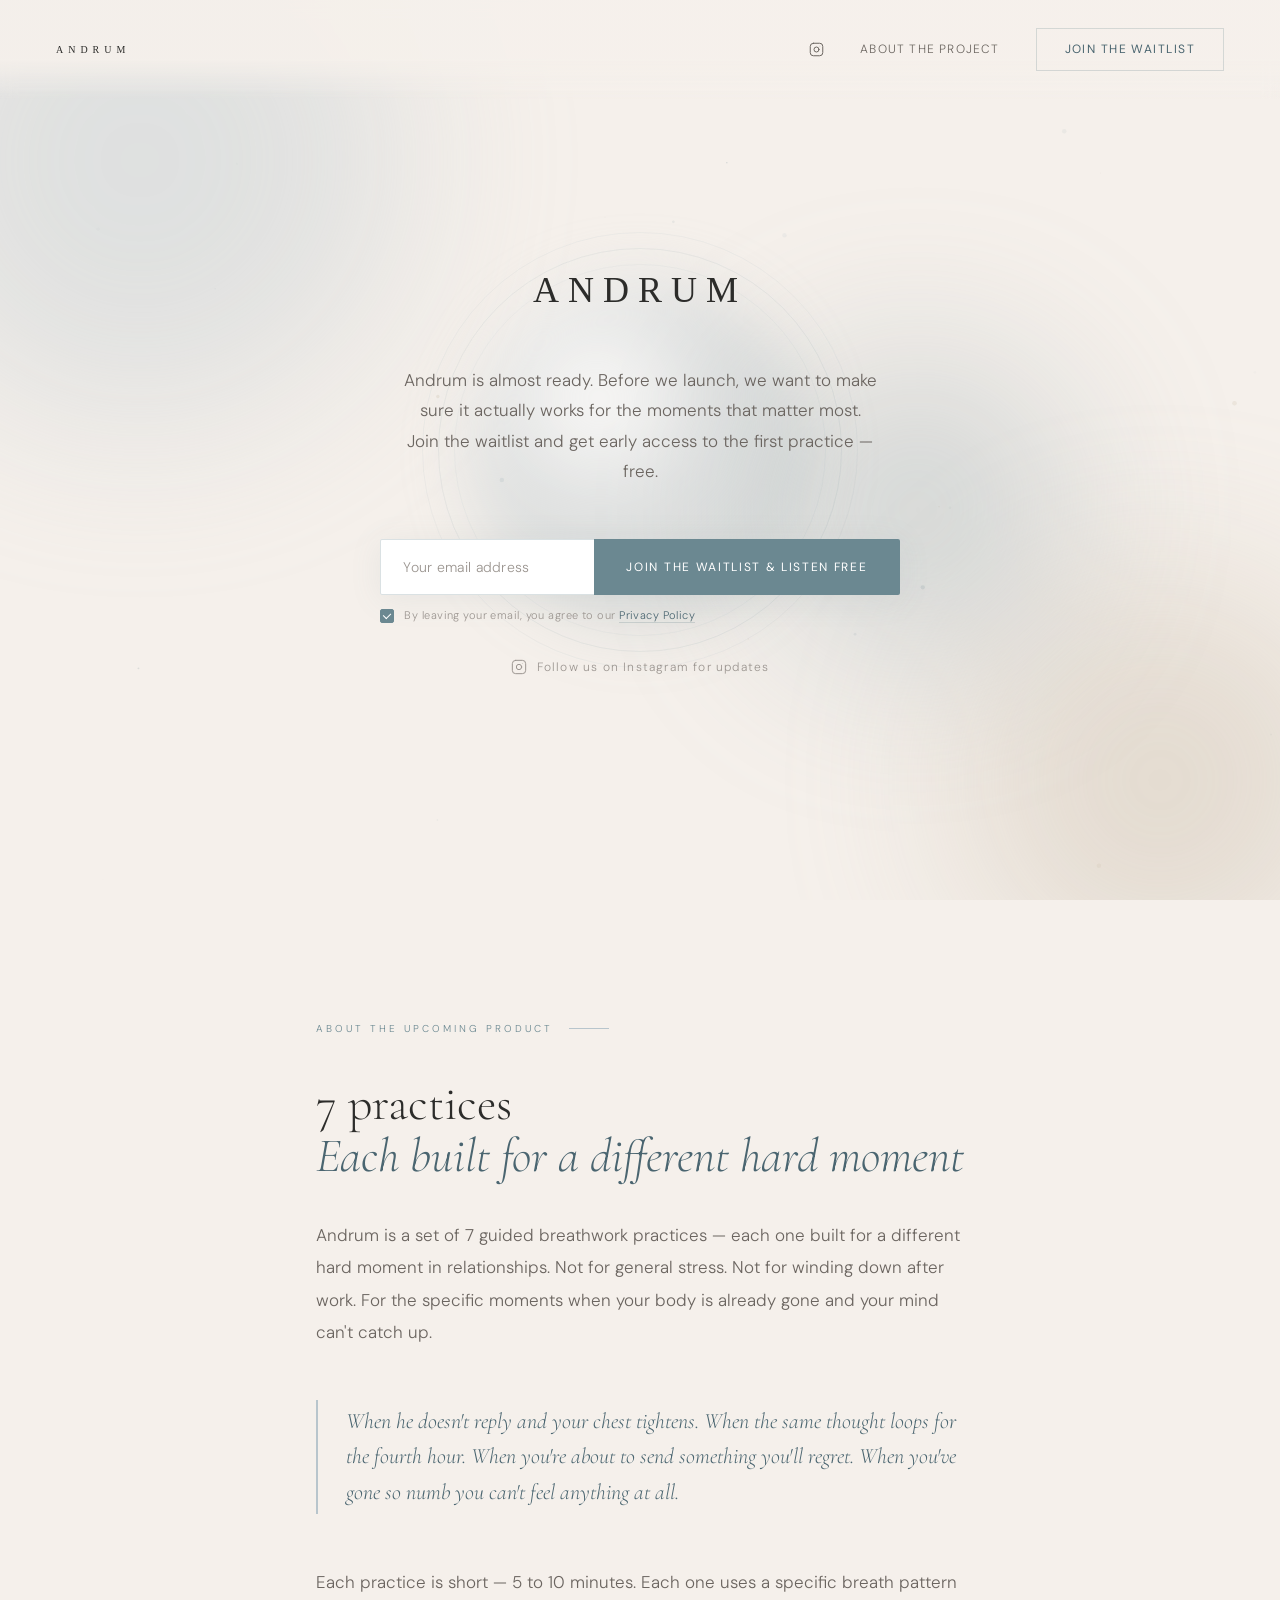
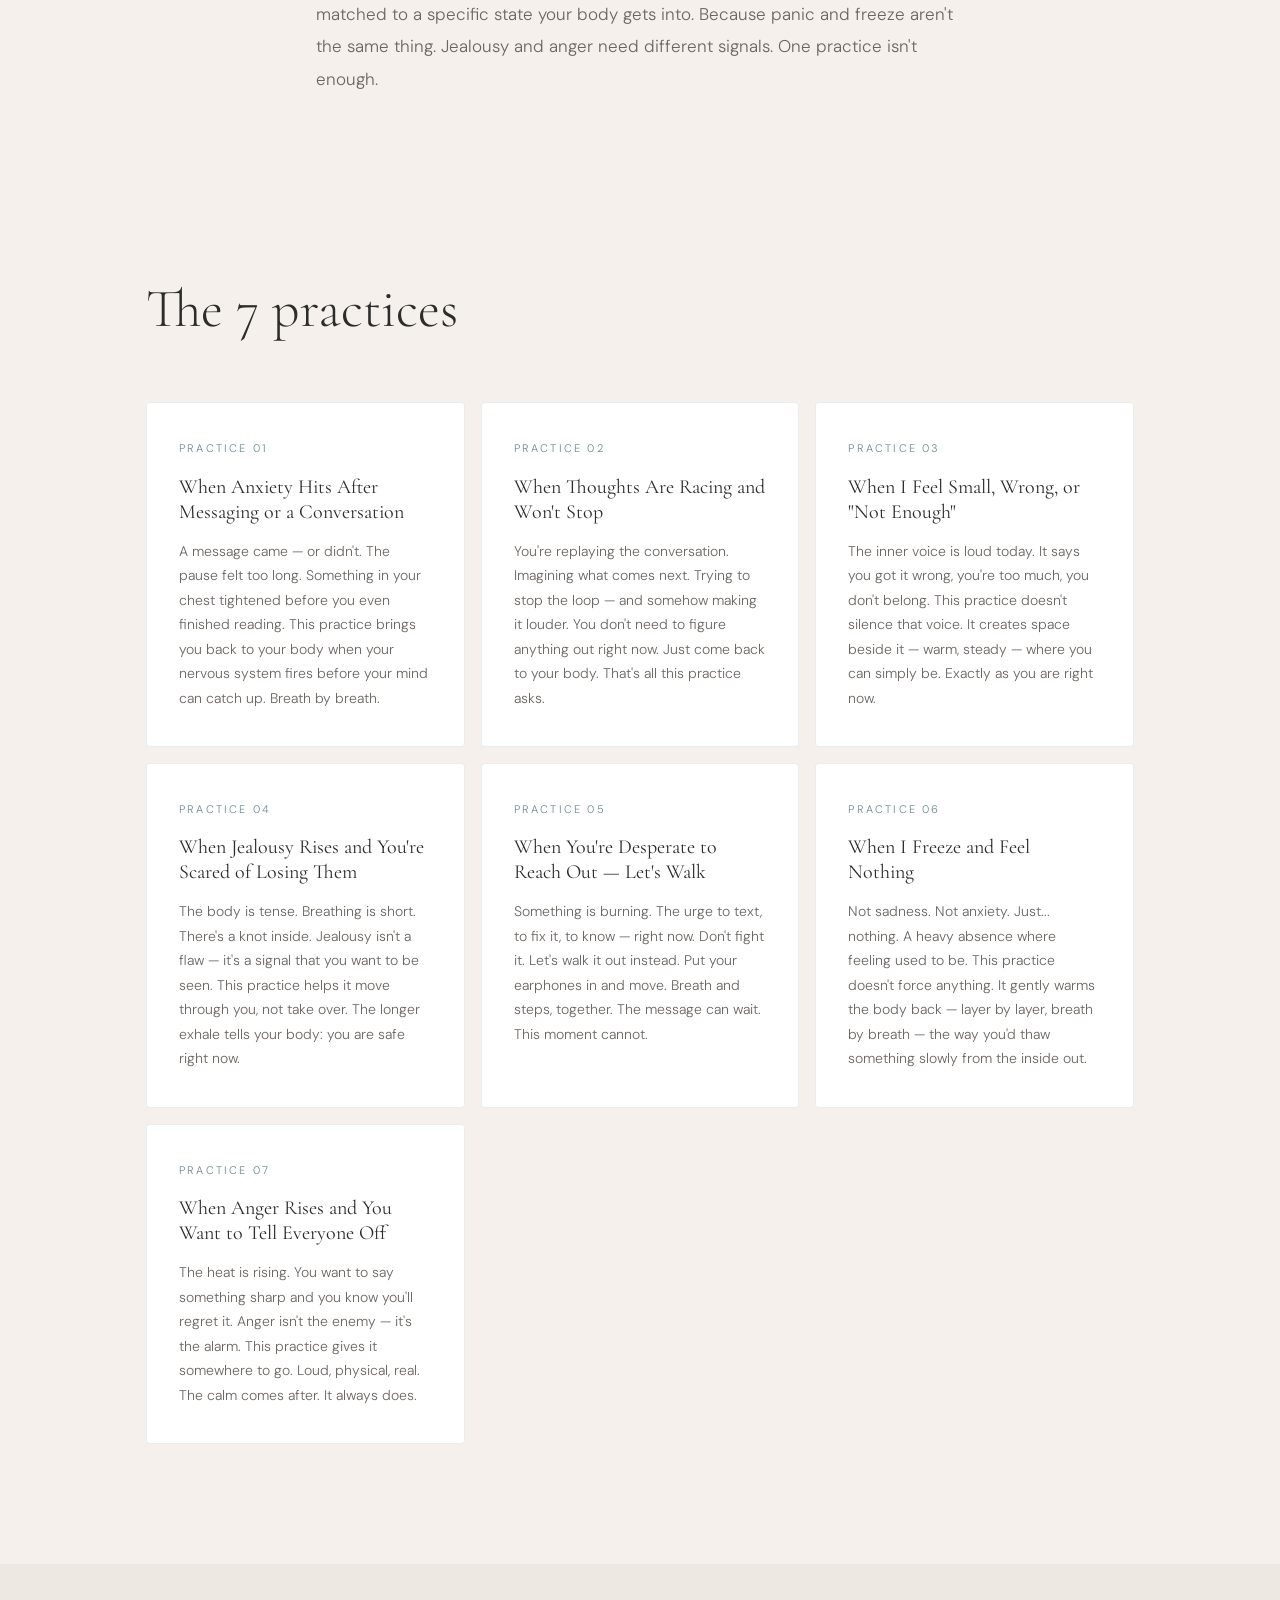
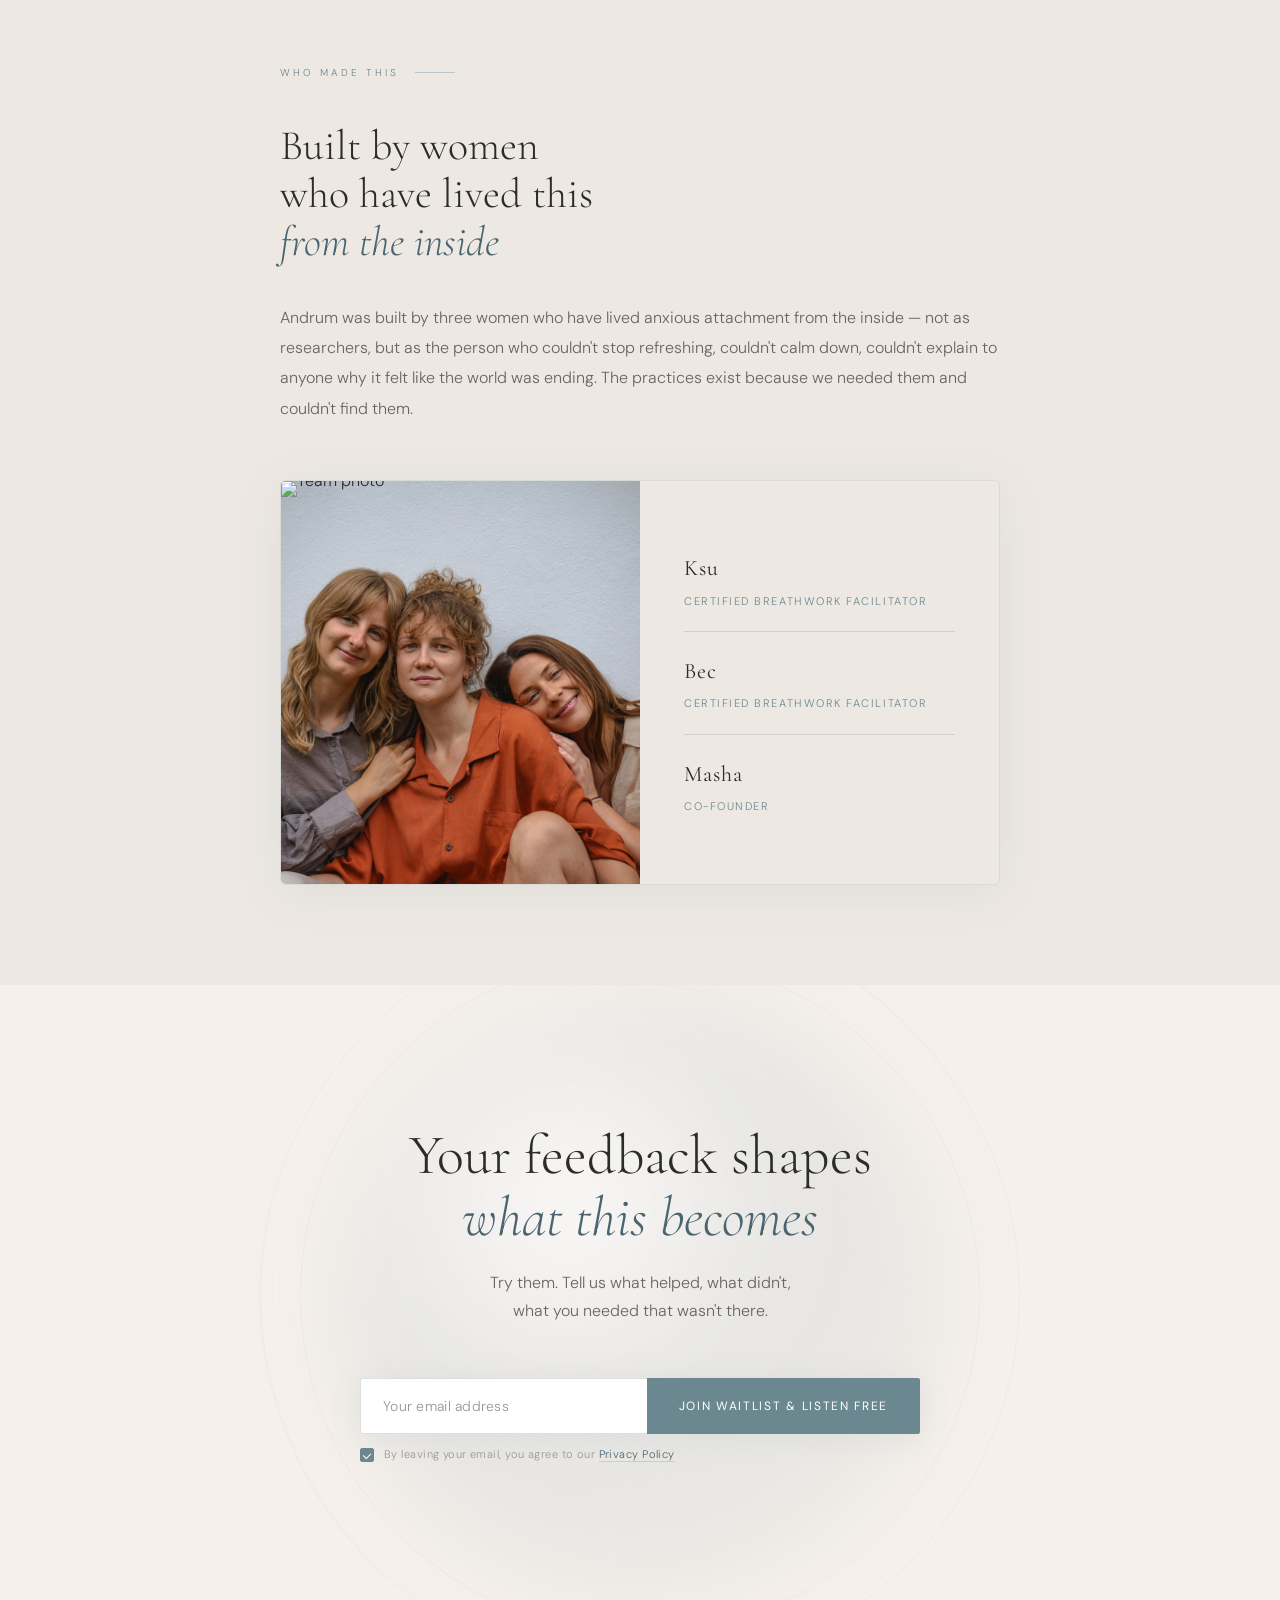
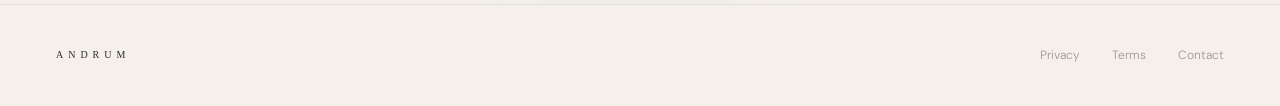
==== commit 1e64778f: "Restore waitlist landing page" ====
--- a/index.html
+++ b/index.html
@@ -3,347 +3,1140 @@
 <head>
 <meta charset="UTF-8">
 <meta name="viewport" content="width=device-width, initial-scale=1.0">
-<title>Andrum SOS Practices</title>
-<meta name="description" content="Andrum SOS Practices are 7 guided breathwork audios for moments when anxious attachment takes over.">
-
-<meta property="og:title" content="Andrum SOS Practices">
-<meta property="og:description" content="7 guided breathwork audios for the moments when anxious attachment takes over.">
+<title>Andrum — Join the Waitlist</title>
+<meta name="description" content="Andrum is a set of 7 guided breathwork practices — each built for a different hard moment in relationships. Join the waitlist and get early access — free.">
+
+<meta property="og:title" content="Andrum — Join the Waitlist">
+<meta property="og:description" content="Andrum is a set of 7 guided breathwork practices — each built for a different hard moment in relationships. Join the waitlist and get early access — free.">
 <meta property="og:image" content="https://andrum.space/assets/og-image.jpg">
 <meta property="og:image:width" content="1200">
 <meta property="og:image:height" content="630">
 
 <meta name="twitter:card" content="summary_large_image">
-<meta name="twitter:title" content="Andrum SOS Practices">
-<meta name="twitter:description" content="7 guided breathwork audios for the moments when anxious attachment takes over.">
+<meta name="twitter:title" content="Andrum — Join the Waitlist">
+<meta name="twitter:description" content="Andrum is a set of 7 guided breathwork practices — each built for a different hard moment in relationships. Join the waitlist and get early access — free.">
 <meta name="twitter:image" content="https://andrum.space/assets/og-image.jpg">
 <link href="https://fonts.googleapis.com/css2?family=Cormorant+Garamond:ital,wght@0,300;0,400;0,500;1,300;1,400&family=DM+Sans:ital,wght@0,300;0,400;1,300&display=swap" rel="stylesheet">
-<link rel="stylesheet" href="assets/css/styles.css">
+<style>
+:root {
+  --bg:        #F5F0EB;
+  --bg2:       #EDE8E2;
+  --bg3:       #E8E4DF;
+  --mist:      #B8C5CC;
+  --slate:     #6B8891;
+  --slate-d:   #4A6570;
+  --sand:      #C4B5A0;
+  --sand-d:    #A89580;
+  --text:      #2C2C2A;
+  --text-mid:  #6B6560;
+  --text-soft: #9B9590;
+  --border:    rgba(107,136,145,0.15);
+  --border2:   rgba(107,136,145,0.25);
+}
+
+* { margin:0; padding:0; box-sizing:border-box; }
+html { scroll-behavior:smooth; }
+
+body {
+  background: var(--bg);
+  color: var(--text);
+  font-family: 'DM Sans', sans-serif;
+  font-weight: 300;
+  overflow-x: hidden;
+  line-height: 1.75;
+}
+
+/* ── PARTICLES CANVAS ── */
+#particles-canvas {
+  position: fixed;
+  inset: 0;
+  pointer-events: none;
+  z-index: 0;
+  opacity: 0.55;
+}
+
+/* ── BLOBS ── */
+.blob-layer {
+  position: fixed;
+  inset: 0;
+  pointer-events: none;
+  z-index: 0;
+  overflow: hidden;
+}
+.blob {
+  position: absolute;
+  border-radius: 50%;
+  filter: blur(90px);
+  opacity: 0.35;
+  animation: blobDrift 18s ease-in-out infinite;
+}
+.blob-1 { width:520px; height:520px; background:#B8C5CC; top:-100px; left:-120px; animation-delay:0s; }
+.blob-2 { width:400px; height:400px; background:#C4B5A0; bottom:-80px; right:-80px; animation-delay:-7s; }
+.blob-3 { width:300px; height:300px; background:#8FA3AB; top:40%; left:60%; animation-delay:-12s; }
+@keyframes blobDrift {
+  0%,100% { transform: translate(0,0) scale(1); }
+  33% { transform: translate(30px,-20px) scale(1.04); }
+  66% { transform: translate(-20px,30px) scale(0.97); }
+}
+
+/* ── NAV ── */
+nav {
+  position: fixed;
+  top: 0; left: 0; right: 0;
+  padding: 28px 56px;
+  display: flex;
+  justify-content: space-between;
+  align-items: center;
+  z-index: 200;
+  background: linear-gradient(to bottom, rgba(245,240,235,0.92) 60%, transparent);
+  backdrop-filter: blur(8px);
+}
+.nav-brand { display: inline-flex; align-items: center; text-decoration: none; }
+.nav-brand-logo { display: block; height: 10px; width: auto; }
+.logo {
+  font-family: 'Cormorant Garamond', serif;
+  font-size: 24px;
+  font-weight: 400;
+  letter-spacing: 0.08em;
+  color: var(--text);
+}
+.nav-links {
+  display: flex;
+  align-items: center;
+  gap: 36px;
+}
+.nav-link {
+  font-size: 12px;
+  letter-spacing: 0.1em;
+  text-transform: uppercase;
+  color: var(--text-mid);
+  text-decoration: none;
+  transition: color 0.25s ease;
+}
+.nav-link:hover { color: var(--slate-d); }
+.nav-cta {
+  background: transparent;
+  color: var(--slate-d);
+  border: 1px solid var(--border2);
+  padding: 10px 28px;
+  font-family: 'DM Sans', sans-serif;
+  font-size: 12px;
+  font-weight: 400;
+  letter-spacing: 0.12em;
+  text-transform: uppercase;
+  cursor: pointer;
+  transition: all 0.35s ease;
+  text-decoration: none;
+}
+.nav-cta:hover {
+  background: var(--slate);
+  color: white;
+  border-color: var(--slate);
+}
+
+/* ── BURGER ── */
+.burger {
+  display: none;
+  flex-direction: column;
+  justify-content: center;
+  gap: 5px;
+  width: 36px;
+  height: 36px;
+  cursor: pointer;
+  z-index: 300;
+  background: none;
+  border: none;
+  padding: 4px;
+}
+.burger span {
+  display: block;
+  height: 1px;
+  background: var(--text);
+  transition: all 0.4s cubic-bezier(0.23, 1, 0.32, 1);
+  transform-origin: center;
+}
+.burger span:nth-child(1) { width: 24px; }
+.burger span:nth-child(2) { width: 16px; }
+.burger span:nth-child(3) { width: 20px; }
+.burger.open span:nth-child(1) { transform: translateY(6px) rotate(45deg); width: 22px; }
+.burger.open span:nth-child(2) { opacity: 0; transform: scaleX(0); }
+.burger.open span:nth-child(3) { transform: translateY(-6px) rotate(-45deg); width: 22px; }
+
+/* ── MOBILE MENU ── */
+.mobile-menu {
+  display: none;
+  position: fixed;
+  inset: 0;
+  z-index: 250;
+  pointer-events: none;
+}
+.mobile-menu-backdrop {
+  position: absolute;
+  inset: 0;
+  background: rgba(44,44,42,0.25);
+  backdrop-filter: blur(4px);
+  opacity: 0;
+  transition: opacity 0.4s ease;
+}
+.mobile-menu-panel {
+  position: absolute;
+  top: 0; right: 0;
+  width: min(320px, 85vw);
+  height: 100%;
+  background: var(--bg);
+  display: flex;
+  flex-direction: column;
+  align-items: flex-start;
+  padding: 100px 0 48px;
+  transform: translateX(100%);
+  transition: transform 0.5s cubic-bezier(0.23, 1, 0.32, 1);
+  border-left: 1px solid var(--border);
+}
+.mobile-menu.open { pointer-events: all; }
+.mobile-menu.open .mobile-menu-backdrop { opacity: 1; }
+.mobile-menu.open .mobile-menu-panel { transform: translateX(0); }
+.mobile-nav-links {
+  display: flex;
+  flex-direction: column;
+  gap: 0;
+  flex: 1;
+  width: 100%;
+}
+.mobile-nav-link {
+  font-family: 'Cormorant Garamond', serif;
+  font-size: 28px;
+  font-weight: 300;
+  color: var(--text-mid);
+  text-decoration: none;
+  padding: 18px 40px;
+  border-bottom: 1px solid var(--border);
+  width: 100%;
+  display: flex;
+  align-items: center;
+  justify-content: space-between;
+  opacity: 0;
+  transform: translateX(20px);
+  transition: color 0.25s ease, padding-left 0.25s ease, opacity 0.4s ease, transform 0.4s ease;
+}
+.mobile-nav-link::after { content: '→'; font-size: 16px; color: var(--mist); font-family: 'DM Sans', sans-serif; transition: color 0.25s ease, transform 0.25s ease; }
+.mobile-nav-link:hover { color: var(--text); padding-left: 48px; }
+.mobile-nav-link:hover::after { color: var(--slate); transform: translateX(4px); }
+.mobile-menu.open .mobile-nav-link { opacity: 1; transform: translateX(0); }
+.mobile-menu.open .mobile-nav-link:nth-child(1) { transition-delay: 0.08s; }
+.mobile-menu.open .mobile-nav-link:nth-child(2) { transition-delay: 0.13s; }
+.mobile-menu.open .mobile-nav-link:nth-child(3) { transition-delay: 0.18s; }
+.mobile-menu-cta {
+  margin-top: auto;
+  padding: 0 40px;
+  width: 100%;
+  opacity: 0;
+  transform: translateY(10px);
+  transition: opacity 0.4s ease 0.3s, transform 0.4s ease 0.3s;
+}
+.mobile-menu.open .mobile-menu-cta { opacity: 1; transform: translateY(0); }
+.mobile-menu-tag {
+  font-size: 10px;
+  letter-spacing: 0.28em;
+  text-transform: uppercase;
+  color: var(--text-soft);
+  margin-bottom: 48px;
+  padding: 0 40px;
+  opacity: 0;
+  transition: opacity 0.4s ease 0.05s;
+}
+.mobile-menu.open .mobile-menu-tag { opacity: 1; }
+
+@media(max-width:768px){
+  nav { padding: 20px 24px; justify-content: flex-end; }
+  .nav-brand { display: none; }
+  .nav-links { gap: 12px; flex-wrap: nowrap; }
+  .nav-link { font-size: 11px; }
+  .nav-link, .nav-cta { white-space: nowrap; }
+  .nav-cta { display: inline-block; padding: 8px 14px; font-size: 11px; }
+}
+
+/* ── SHARED SECTION STYLES ── */
+section { position: relative; z-index: 1; }
+
+.section-tag {
+  font-size: 10px;
+  letter-spacing: 0.3em;
+  text-transform: uppercase;
+  color: var(--slate);
+  margin-bottom: 40px;
+  display: flex;
+  align-items: center;
+  gap: 16px;
+}
+.section-tag::after {
+  content: '';
+  width: 40px;
+  height: 1px;
+  background: var(--mist);
+}
+
+@keyframes fadeUp {
+  from { opacity:0; transform:translateY(22px); }
+  to   { opacity:1; transform:translateY(0); }
+}
+
+/* ── SCROLL REVEAL ── */
+.reveal { opacity:0; transform:translateY(28px); transition:opacity 0.75s ease, transform 0.75s ease; }
+.reveal.in { opacity:1; transform:translateY(0); }
+
+/* ── HERO / WAITLIST BLOCK ── */
+.hero {
+  min-height: 100vh;
+  display: flex;
+  flex-direction: column;
+  justify-content: center;
+  align-items: center;
+  text-align: center;
+  padding: 140px 24px 80px;
+  position: relative;
+}
+
+.sphere-wrap {
+  position: absolute;
+  top: 50%;
+  left: 50%;
+  transform: translate(-50%, -50%);
+  width: 340px;
+  height: 340px;
+  pointer-events: none;
+  z-index: 0;
+}
+.sphere {
+  position: absolute;
+  inset: 0;
+  border-radius: 50%;
+  filter: blur(28px);
+  background: radial-gradient(circle at 38% 35%,
+    rgba(255,255,255,0.7) 0%,
+    rgba(184,197,204,0.38) 40%,
+    rgba(143,163,171,0.2) 70%,
+    rgba(107,136,145,0.08) 100%
+  );
+  box-shadow:
+    inset -10px -10px 36px rgba(107,136,145,0.12),
+    inset 10px 10px 24px rgba(255,255,255,0.45),
+    0 8px 50px rgba(107,136,145,0.1),
+    0 0 0 1px rgba(184,197,204,0.15);
+  animation: sphereBreathe 5.5s ease-in-out infinite;
+}
+.sphere-ring {
+  position: absolute;
+  border-radius: 50%;
+  border: 1px solid rgba(107,136,145,0.06);
+  animation: ringExpand 5.5s ease-in-out infinite;
+}
+.sphere-ring-1 { inset: -16px; animation-delay: 0s; }
+.sphere-ring-2 { inset: -32px; border-color: rgba(107,136,145,0.1); animation-delay: 0.3s; }
+.sphere-ring-3 { inset: -48px; border-color: rgba(107,136,145,0.06); animation-delay: 0.6s; }
+
+@keyframes sphereBreathe {
+  0%,100% { transform: scale(1); box-shadow: inset -20px -20px 60px rgba(107,136,145,0.2), inset 20px 20px 40px rgba(255,255,255,0.6), 0 20px 80px rgba(107,136,145,0.18), 0 0 0 1px rgba(184,197,204,0.3); }
+  50% { transform: scale(1.12); box-shadow: inset -20px -20px 60px rgba(107,136,145,0.25), inset 20px 20px 40px rgba(255,255,255,0.7), 0 30px 100px rgba(107,136,145,0.25), 0 0 0 1px rgba(184,197,204,0.4); }
+}
+@keyframes ringExpand {
+  0%,100% { transform: scale(1); opacity:0.7; }
+  50% { transform: scale(1.12); opacity:1; }
+}
+
+.breath-label {
+  position: absolute;
+  bottom: -32px;
+  left: 50%;
+  transform: translateX(-50%);
+  font-size: 10px;
+  letter-spacing: 0.25em;
+  text-transform: uppercase;
+  color: var(--text-soft);
+  white-space: nowrap;
+}
+
+.hero-content { position: relative; z-index: 2; max-width: 660px; }
+.hero-eyebrow {
+  font-size: 11px;
+  letter-spacing: 0.28em;
+  text-transform: uppercase;
+  color: var(--slate);
+  margin-bottom: 28px;
+  opacity: 0;
+  animation: fadeUp 0.9s ease 0.3s forwards;
+}
+.hero-title {
+  font-family: 'Cormorant Garamond', serif;
+  font-size: clamp(38px, 6vw, 68px);
+  line-height: 1.08;
+  font-weight: 300;
+  color: var(--text);
+  margin-bottom: 28px;
+  opacity: 0;
+  animation: fadeUp 0.9s ease 0.5s forwards;
+}
+.hero-title em { font-style: italic; color: var(--slate-d); }
+.hero-sub {
+  font-size: clamp(15px, 1.8vw, 17px);
+  color: var(--text-mid);
+  max-width: 480px;
+  margin: 0 auto 52px;
+  opacity: 0;
+  animation: fadeUp 0.9s ease 0.7s forwards;
+  line-height: 1.8;
+}
+
+/* ── WAITLIST FORM ── */
+.waitlist-form-wrap {
+  opacity: 0;
+  animation: fadeUp 0.9s ease 0.9s forwards;
+  width: 100%;
+  max-width: 680px;
+  margin: 0 auto;
+}
+.waitlist-input-row {
+  display: flex;
+  gap: 0;
+  box-shadow: 0 4px 32px rgba(107,136,145,0.1);
+  transition: box-shadow 0.3s ease;
+}
+.waitlist-input-row:focus-within {
+  box-shadow: 0 4px 40px rgba(107,136,145,0.18);
+}
+.waitlist-input {
+  flex: 1;
+  min-width: 0;
+  padding: 18px 22px;
+  border: 1px solid var(--border2);
+  border-right: none;
+  border-radius: 2px 0 0 2px;
+  outline: none;
+  background: white;
+  font-family: 'DM Sans', sans-serif;
+  font-size: 14px;
+  font-weight: 300;
+  color: var(--text);
+  letter-spacing: 0.02em;
+  transition: border-color 0.3s ease;
+}
+.waitlist-input:focus { border-color: var(--slate); }
+.waitlist-input::placeholder { color: var(--text-soft); }
+.waitlist-btn {
+  background: var(--slate);
+  color: white;
+  border: none;
+  padding: 18px 32px;
+  font-family: 'DM Sans', sans-serif;
+  font-size: 12px;
+  font-weight: 400;
+  letter-spacing: 0.14em;
+  text-transform: uppercase;
+  cursor: pointer;
+  transition: background 0.3s ease;
+  white-space: nowrap;
+  flex-shrink: 0;
+  border-radius: 0 2px 2px 0;
+}
+.waitlist-btn:hover { background: var(--slate-d); }
+.form-note {
+  margin-top: 14px;
+  font-size: 12px;
+  color: var(--text-soft);
+  letter-spacing: 0.04em;
+  text-align: center;
+  max-width: 66%;
+  margin-left: auto;
+  margin-right: auto;
+}
+.form-checkbox {
+  display: flex;
+  align-items: flex-start;
+  gap: 10px;
+  margin-top: 12px;
+  cursor: pointer;
+}
+.form-checkbox input[type="checkbox"] {
+  display: none;
+}
+.form-checkbox-box {
+  flex-shrink: 0;
+  width: 14px;
+  height: 14px;
+  border: 1px solid var(--border2);
+  border-radius: 2px;
+  margin-top: 2px;
+  background: white;
+  transition: all 0.2s ease;
+  position: relative;
+}
+.form-checkbox input:checked + .form-checkbox-box {
+  background: var(--slate);
+  border-color: var(--slate);
+}
+.form-checkbox input:checked + .form-checkbox-box::after {
+  content: '';
+  position: absolute;
+  left: 50%;
+  top: 45%;
+  width: 4px;
+  height: 6px;
+  border: 1px solid white;
+  border-top: none;
+  border-left: none;
+  transform: translate(-50%, -50%) rotate(45deg);
+}
+.form-checkbox-text {
+  font-size: 11px;
+  color: var(--text-soft);
+  letter-spacing: 0.04em;
+  line-height: 1.6;
+}
+.form-checkbox-text a {
+  color: var(--slate-d);
+  text-decoration: none;
+  border-bottom: 1px solid var(--border2);
+  transition: border-color 0.2s;
+}
+.form-checkbox-text a:hover { border-color: var(--slate); }
+.form-checkbox-box.error { border-color: rgba(196,100,80,0.6); }
+.form-success {
+  display: none;
+  padding: 20px 28px;
+  background: white;
+  border: 1px solid var(--border2);
+  border-radius: 2px;
+  text-align: center;
+}
+.form-success p {
+  font-family: 'Cormorant Garamond', serif;
+  font-size: 18px;
+  font-weight: 300;
+  font-style: italic;
+  color: var(--slate-d);
+  line-height: 1.6;
+}
+
+/* ── ABOUT SECTION ── */
+.about-product {
+  max-width: 760px;
+  margin: 0 auto;
+  padding: 120px 56px 80px;
+}
+.about-product h2 {
+  font-family: 'Cormorant Garamond', serif;
+  font-size: clamp(28px, 4vw, 48px);
+  font-weight: 300;
+  margin-bottom: 36px;
+  line-height: 1.1;
+}
+.about-product h2 em { font-style: italic; color: var(--slate-d); }
+.body-p {
+  font-size: 17px;
+  color: var(--text-mid);
+  line-height: 1.9;
+  margin-bottom: 24px;
+}
+.pull-quote {
+  font-family: 'Cormorant Garamond', serif;
+  font-size: 22px;
+  font-style: italic;
+  font-weight: 300;
+  color: var(--slate-d);
+  border-left: 2px solid var(--mist);
+  padding: 4px 0 4px 28px;
+  margin: 52px 0;
+  line-height: 1.6;
+}
+
+/* ── PRACTICES / CARDS ── */
+.scenarios {
+  padding: 80px 56px 120px;
+  max-width: 1100px;
+  margin: 0 auto;
+}
+.scenarios > h2 {
+  font-family: 'Cormorant Garamond', serif;
+  font-size: clamp(30px, 4.5vw, 54px);
+  font-weight: 300;
+  margin-bottom: 64px;
+  line-height: 1.1;
+}
+.cards-grid {
+  display: grid;
+  grid-template-columns: repeat(auto-fill, minmax(300px, 1fr));
+  gap: 16px;
+}
+.card {
+  background: white;
+  padding: 36px 32px;
+  border: 1px solid var(--border);
+  border-radius: 4px;
+  transition: all 0.35s ease;
+  position: relative;
+  overflow: hidden;
+}
+.card::before {
+  content: '';
+  position: absolute;
+  top: 0; left: 0; right: 0;
+  height: 2px;
+  background: linear-gradient(90deg, var(--mist), var(--slate));
+  transform: scaleX(0);
+  transition: transform 0.35s ease;
+  transform-origin: left;
+}
+.card:hover { transform: translateY(-5px); box-shadow: 0 16px 48px rgba(107,136,145,0.13); border-color: var(--mist); }
+.card:hover::before { transform: scaleX(1); }
+.card-num { font-size: 11px; letter-spacing: 0.2em; color: var(--slate); text-transform: uppercase; margin-bottom: 16px; }
+.card-title {
+  font-family: 'Cormorant Garamond', serif;
+  font-size: 20px; font-weight: 400;
+  color: var(--text);
+  margin-bottom: 14px;
+  line-height: 1.25;
+}
+.card-body { font-size: 14px; color: var(--text-mid); line-height: 1.75; }
+
+/* ── BOTTOM WAITLIST CTA ── */
+.final-cta {
+  padding: 140px 24px;
+  text-align: center;
+  position: relative;
+  overflow: hidden;
+}
+.final-sphere-wrap {
+  position: absolute;
+  top: 50%; left: 50%;
+  transform: translate(-50%,-50%);
+  width: 600px; height: 600px;
+  pointer-events: none;
+}
+.final-sphere {
+  position: absolute; inset: 0;
+  border-radius: 50%;
+  filter: blur(40px);
+  background: radial-gradient(circle at 38% 35%,
+    rgba(255,255,255,0.6) 0%,
+    rgba(184,197,204,0.22) 40%,
+    rgba(143,163,171,0.1) 70%,
+    transparent 100%
+  );
+  animation: sphereBreathe 5.5s ease-in-out infinite;
+}
+.final-sphere-ring {
+  position: absolute; border-radius: 50%;
+  border: 1px solid rgba(107,136,145,0.06);
+  animation: ringExpand 5.5s ease-in-out infinite;
+}
+.final-sphere-ring-1 { inset: -40px; }
+.final-sphere-ring-2 { inset: -80px; border-color: rgba(107,136,145,0.06); animation-delay:0.4s; }
+
+.final-inner { position: relative; z-index: 2; max-width: 560px; margin: 0 auto; }
+.final-cta h2 {
+  font-family: 'Cormorant Garamond', serif;
+  font-size: clamp(30px, 5vw, 56px);
+  font-weight: 300;
+  margin-bottom: 20px;
+  line-height: 1.1;
+}
+.final-cta h2 em { font-style: italic; color: var(--slate-d); }
+.final-cta .final-sub {
+  font-size: 16px;
+  color: var(--text-mid);
+  margin-bottom: 52px;
+  line-height: 1.8;
+  max-width: 320px;
+  margin-left: auto;
+  margin-right: auto;
+}
+
+/* ── TEAM / TRUST ── */
+.trust { background: var(--bg2); padding: 100px 56px; }
+.trust-inner { max-width: 720px; margin: 0 auto; }
+.trust-inner h2 {
+  font-family: 'Cormorant Garamond', serif;
+  font-size: clamp(26px,3.5vw,42px); font-weight:300;
+  margin-bottom: 36px; line-height:1.15;
+}
+.trust-inner h2 em { font-style: italic; color: var(--slate-d); }
+.trust-inner .body-p { font-size: 16px; }
+.team-section {
+  margin: 56px 0 0;
+  display: grid;
+  grid-template-columns: 1fr 1fr;
+  gap: 0;
+  border: 1px solid var(--border);
+  border-radius: 6px;
+  overflow: hidden;
+  box-shadow: 0 8px 48px rgba(107,136,145,0.1);
+}
+.team-img-wrap {
+  position: relative;
+  overflow: hidden;
+  background: var(--bg3);
+  line-height: 0;
+  display: flex;
+}
+.team-img {
+  width: 100%;
+  height: 100%;
+  object-fit: cover;
+  object-position: center top;
+  display: block;
+  transition: transform 0.6s ease;
+}
+.team-img--replacement{
+  position: absolute;
+  inset: 0;
+  z-index: 1;
+}
+.team-img-wrap .team-img:not(.team-img--replacement){
+  position: relative;
+  z-index: 0;
+}
+.team-section:hover .team-img { transform: scale(1.03); }
+.team-caption {
+  background: var(--bg2);
+  display: flex;
+  flex-direction: column;
+  justify-content: center;
+  padding: 48px 44px;
+}
+.team-img-placeholder {
+  width: 100%;
+  height: 100%;
+  background: linear-gradient(135deg, var(--bg3) 0%, var(--mist) 100%);
+  display: flex;
+  align-items: center;
+  justify-content: center;
+}
+.team-img-placeholder span {
+  font-size: 11px;
+  letter-spacing: 0.2em;
+  text-transform: uppercase;
+  color: var(--text-soft);
+}
+.team-img-overlay {
+  display: none;
+}
+.team-names-block {
+  display: flex;
+  flex-direction: column;
+  gap: 0;
+}
+.team-name-item {
+  display: flex;
+  flex-direction: column;
+  gap: 4px;
+  padding: 20px 0;
+}
+.team-name-divider {
+  height: 1px;
+  background: var(--border2);
+}
+.team-name {
+  font-family: 'Cormorant Garamond', serif;
+  font-size: 22px;
+  font-weight: 400;
+  color: var(--text);
+  letter-spacing: 0.04em;
+}
+.team-role {
+  font-size: 11px;
+  letter-spacing: 0.14em;
+  text-transform: uppercase;
+  color: var(--slate);
+}
+@media(max-width:680px){
+  .team-section { grid-template-columns: 1fr; }
+  .team-img-wrap { aspect-ratio: 1/1; overflow: hidden; }
+  .team-img { width: 100%; height: 100%; object-fit: cover; object-position: center top; }
+  .team-caption { padding: 20px 24px 24px; }
+  .team-name-item { padding: 12px 0; }
+  .team-name { font-size: 18px; }
+  .team-role { font-size: 10px; }
+}
+
+/* ── DIVIDER ── */
+.divider { height:1px; background:var(--border); margin:0 56px; }
+
+/* ── FOOTER ── */
+footer {
+  padding: 40px 56px;
+  border-top: 1px solid var(--border);
+  display: flex; justify-content:space-between; align-items:center;
+  font-size:12px; color:var(--text-soft);
+}
+footer a { color:var(--text-soft); text-decoration:none; transition:color 0.2s; }
+footer a:hover { color:var(--slate); }
+
+/* ── RESPONSIVE ── */
+@media(max-width:768px){
+  nav { padding:20px 24px; }
+  .about-product, .trust { padding-left:24px; padding-right:24px; }
+  .scenarios { padding-left:24px; padding-right:24px; }
+  .cards-grid { grid-template-columns:1fr; }
+  .sphere-wrap { width:220px; height:220px; }
+  footer { flex-direction:column; gap:16px; text-align:center; }
+}
+@media(max-width:768px){
+  .cards-grid {
+    display: block;
+    position: relative;
+  }
+  .cards-grid .card {
+    position: sticky;
+    top: 72px;
+    margin-bottom: 12px;
+    transform-origin: top center;
+    box-shadow: 0 4px 24px rgba(107,136,145,0.12);
+  }
+  .cards-grid .card:nth-child(1)  { top: 72px;  z-index: 1; }
+  .cards-grid .card:nth-child(2)  { top: 84px;  z-index: 2; }
+  .cards-grid .card:nth-child(3)  { top: 96px;  z-index: 3; }
+  .cards-grid .card:nth-child(4)  { top: 108px; z-index: 4; }
+  .cards-grid .card:nth-child(5)  { top: 120px; z-index: 5; }
+  .cards-grid .card:nth-child(6)  { top: 132px; z-index: 6; }
+  .cards-grid .card:nth-child(7)  { top: 144px; z-index: 7; }
+  .cards-grid .card:hover { transform: none; }
+}
+@media(max-width:480px){
+  .waitlist-input-row { flex-direction: column; }
+  .waitlist-btn { width: 100%; padding: 16px; text-align: center; }
+}
+</style>
 </head>
 <body>
-<div class="blob-layer" aria-hidden="true">
+
+<!-- BLOBS -->
+<div class="blob-layer">
   <div class="blob blob-1"></div>
   <div class="blob blob-2"></div>
   <div class="blob blob-3"></div>
 </div>
-<canvas id="particles-canvas" aria-hidden="true"></canvas>
-
+
+<!-- PARTICLES -->
+<canvas id="particles-canvas"></canvas>
+
+<!-- NAV -->
 <nav>
   <a href="#" class="nav-brand" aria-label="Andrum">
     <img src="assets/ANDRUM.svg" alt="Andrum" class="nav-brand-logo">
   </a>
-  <div class="nav-links">
-    <a href="#practices" class="nav-link">Practices</a>
-    <a href="#about" class="nav-link">About</a>
-    <a href="#faq" class="nav-link">FAQ</a>
-    <a href="#purchase" class="nav-cta">Buy Now</a>
+  <div class="nav-links" style="margin-left:0;">
+    <a href="https://instagram.com/andrum.space" target="_blank" class="nav-link" style="display:inline-flex;align-items:center;">
+      <svg width="15" height="15" viewBox="0 0 24 24" fill="none" stroke="currentColor" stroke-width="1.6" stroke-linecap="round" stroke-linejoin="round"><rect x="2" y="2" width="20" height="20" rx="5"/><circle cx="12" cy="12" r="4"/><circle cx="17.5" cy="6.5" r="0.5" fill="currentColor" stroke="none"/></svg>
+    </a>
+    <a href="#practices" class="nav-link">About the project</a>
+    <a href="#waitlist-cta" class="nav-cta">Join the waitlist</a>
   </div>
 </nav>
 
-<main>
-  <section class="hero">
-    <div class="sphere-wrap" aria-hidden="true">
-      <div class="sphere-ring sphere-ring-3"></div>
-      <div class="sphere-ring sphere-ring-2"></div>
-      <div class="sphere-ring sphere-ring-1"></div>
-      <div class="sphere"></div>
+<!-- ─── HERO / WAITLIST BLOCK ─── -->
+<section class="hero">
+  <div class="sphere-wrap">
+    <div class="sphere-ring sphere-ring-3"></div>
+    <div class="sphere-ring sphere-ring-2"></div>
+    <div class="sphere-ring sphere-ring-1"></div>
+    <div class="sphere"></div>
+  </div>
+
+  <div class="hero-content">
+    <div class="hero-logo-block" style="opacity:0;animation:fadeUp 0.9s ease 0.3s forwards;margin-bottom:40px;">
+      <img src="assets/Andrum_full.svg" alt="Andrum" style="display:block;width:min(260px,41vw);margin:0 auto;transform:translateY(-7px);">
     </div>
-    <div class="hero-content">
-      <img src="assets/Andrum_full.svg" alt="Andrum" class="hero-logo">
-      <h1>When the anxiety wave hits, come back to your body first.</h1>
-      <p class="hero-lead">Andrum SOS Practices are 7 guided breathwork audios for the moments when anxious attachment takes over - after a message, a silence, a spiral, or the urge to reach out.</p>
-      <p class="hero-sub">Short, body-based practices to help you settle, find the pause, and choose your next step from ground - not panic.</p>
-      <div class="cta-row">
-        <a href="#purchase" class="button-primary">Buy the SOS Practices</a>
-      </div>
-      <p class="microcopy">7 audio practices · 5-10 minutes each · Instant access</p>
-    </div>
-  </section>
-
-  <section class="split-section" id="problem">
-    <div class="split-copy reveal">
-      <div class="section-tag">Problem</div>
-      <h2>You know what is happening. But knowing doesn't stop the body.</h2>
-      <p>A message lands differently. A reply takes too long. A conversation feels colder than before.</p>
-      <p>And suddenly your body is already there: chest tight, stomach dropped, thoughts racing, hand reaching for the phone.</p>
-      <p>You may understand attachment patterns. You may have done the inner work. But in the moment it hits, you need something simpler than insight.</p>
-      <p>You need a way back into your body.</p>
-    </div>
-    <div class="image-placeholder reveal" aria-label="Image placeholder">
-      <span>Image placeholder</span>
-    </div>
-  </section>
-
-  <section class="split-section split-section--reverse">
-    <div class="split-copy reveal">
-      <div class="section-tag">What Andrum Is</div>
-      <h2>What Andrum is</h2>
-      <p>Andrum is a space to breathe.</p>
-      <p>The SOS Practices are a collection of 7 guided audio practices created for acute emotional states connected to anxious attachment.</p>
-      <p>Each practice gives your nervous system a clear path:</p>
-      <div class="method-list">
-        <span>Anchor the body.</span>
-        <span>Allow the wave to move.</span>
-        <span>Align with the next choice.</span>
+    <p class="hero-sub">Andrum is almost ready. Before we launch, we want to make sure it actually works for the moments that matter most.<br>Join the waitlist and get early access to the first practice — free.</p>
+
+    <div class="waitlist-form-wrap">
+      <div id="waitlist-form">
+        <div class="waitlist-input-row">
+          <input class="waitlist-input" type="email" placeholder="Your email address" id="email-input" />
+          <button class="waitlist-btn" onclick="handleSubmit()">Join the waitlist &amp; listen free</button>
+        </div>
+        <label class="form-checkbox">
+          <input type="checkbox" id="consent-1" checked />
+          <span class="form-checkbox-box"></span>
+          <span class="form-checkbox-text">By leaving your email, you agree to our <a href="/privacy" target="_blank">Privacy Policy</a></span>
+        </label>
       </div>
     </div>
-    <div class="soft-panel reveal">
-      <p>For the moment you feel activated</p>
-      <p>For the spiral that will not stop</p>
-      <p>For the message you might regret sending</p>
-      <p>For the shame, jealousy, freeze, anger, or urgency that takes over</p>
+
+    <div style="opacity:0;animation:fadeUp 0.9s ease 1.1s forwards;margin-top:32px;">
+      <a href="https://instagram.com/andrum.space" target="_blank" style="display:inline-flex;align-items:center;gap:10px;text-decoration:none;color:var(--text-soft);font-size:12px;letter-spacing:0.1em;transition:color 0.25s ease;" onmouseover="this.style.color='var(--slate-d)'" onmouseout="this.style.color='var(--text-soft)'">
+        <svg width="16" height="16" viewBox="0 0 24 24" fill="none" stroke="currentColor" stroke-width="1.5" stroke-linecap="round" stroke-linejoin="round"><rect x="2" y="2" width="20" height="20" rx="5"/><circle cx="12" cy="12" r="4"/><circle cx="17.5" cy="6.5" r="0.5" fill="currentColor" stroke="none"/></svg>
+        Follow us on Instagram for updates
+      </a>
     </div>
-  </section>
-
-  <section class="scenarios" id="practices">
-    <div class="section-heading reveal">
-      <div class="section-tag">What You Get</div>
-      <h2>The 7 practices</h2>
+
+  </div>
+</section>
+
+<!-- ─── ABOUT PRODUCT ─── -->
+<section class="about-product" id="practices">
+  <div class="section-tag reveal">About the upcoming product</div>
+  <h2 class="reveal">7 practices<br><em>Each built for a different hard moment</em></h2>
+  <p class="body-p reveal">Andrum is a set of 7 guided breathwork practices — each one built for a different hard moment in relationships. Not for general stress. Not for winding down after work. For the specific moments when your body is already gone and your mind can't catch up.</p>
+  <div class="pull-quote reveal">When he doesn't reply and your chest tightens. When the same thought loops for the fourth hour. When you're about to send something you'll regret. When you've gone so numb you can't feel anything at all.</div>
+  <p class="body-p reveal">Each practice is short — 5 to 10 minutes. Each one uses a specific breath pattern matched to a specific state your body gets into. Because panic and freeze aren't the same thing. Jealousy and anger need different signals. One practice isn't enough.</p>
+</section>
+
+<!-- ─── PRACTICE CARDS ─── -->
+<section class="scenarios">
+  <h2 class="reveal">The 7 practices</h2>
+  <div class="cards-grid">
+
+    <div class="card reveal">
+      <div class="card-num">Practice 01</div>
+      <div class="card-title">When Anxiety Hits After Messaging or a Conversation</div>
+      <p class="card-body">A message came — or didn't. The pause felt too long. Something in your chest tightened before you even finished reading. This practice brings you back to your body when your nervous system fires before your mind can catch up. Breath by breath.</p>
     </div>
-    <div class="cards-grid">
-      <div class="card reveal">
-        <div class="card-num">Practice 01</div>
-        <div class="card-title">When Anxiety Hits After Messaging or a Conversation</div>
-        <p class="card-body">A message came - or didn't. The pause felt too long. Something in your chest tightened before you even finished reading. This practice brings you back to your body when your nervous system fires before your mind can catch up. Breath by breath.</p>
+
+    <div class="card reveal">
+      <div class="card-num">Practice 02</div>
+      <div class="card-title">When Thoughts Are Racing and Won't Stop</div>
+      <p class="card-body">You're replaying the conversation. Imagining what comes next. Trying to stop the loop — and somehow making it louder. You don't need to figure anything out right now. Just come back to your body. That's all this practice asks.</p>
+    </div>
+
+    <div class="card reveal">
+      <div class="card-num">Practice 03</div>
+      <div class="card-title">When I Feel Small, Wrong, or "Not Enough"</div>
+      <p class="card-body">The inner voice is loud today. It says you got it wrong, you're too much, you don't belong. This practice doesn't silence that voice. It creates space beside it — warm, steady — where you can simply be. Exactly as you are right now.</p>
+    </div>
+
+    <div class="card reveal">
+      <div class="card-num">Practice 04</div>
+      <div class="card-title">When Jealousy Rises and You're Scared of Losing Them</div>
+      <p class="card-body">The body is tense. Breathing is short. There's a knot inside. Jealousy isn't a flaw — it's a signal that you want to be seen. This practice helps it move through you, not take over. The longer exhale tells your body: you are safe right now.</p>
+    </div>
+
+    <div class="card reveal">
+      <div class="card-num">Practice 05</div>
+      <div class="card-title">When You're Desperate to Reach Out — Let's Walk</div>
+      <p class="card-body">Something is burning. The urge to text, to fix it, to know — right now. Don't fight it. Let's walk it out instead. Put your earphones in and move. Breath and steps, together. The message can wait. This moment cannot.</p>
+    </div>
+
+    <div class="card reveal">
+      <div class="card-num">Practice 06</div>
+      <div class="card-title">When I Freeze and Feel Nothing</div>
+      <p class="card-body">Not sadness. Not anxiety. Just... nothing. A heavy absence where feeling used to be. This practice doesn't force anything. It gently warms the body back — layer by layer, breath by breath — the way you'd thaw something slowly from the inside out.</p>
+    </div>
+
+    <div class="card reveal">
+      <div class="card-num">Practice 07</div>
+      <div class="card-title">When Anger Rises and You Want to Tell Everyone Off</div>
+      <p class="card-body">The heat is rising. You want to say something sharp and you know you'll regret it. Anger isn't the enemy — it's the alarm. This practice gives it somewhere to go. Loud, physical, real. The calm comes after. It always does.</p>
+    </div>
+
+  </div>
+</section>
+
+<!-- ─── TRUST / TEAM ─── -->
+<section class="trust" id="about">
+  <div class="trust-inner">
+    <div class="section-tag reveal">Who made this</div>
+    <h2 class="reveal">Built by women<br>who have lived this<br><em>from the inside</em></h2>
+    <p class="body-p reveal">Andrum was built by three women who have lived anxious attachment from the inside — not as researchers, but as the person who couldn't stop refreshing, couldn't calm down, couldn't explain to anyone why it felt like the world was ending. The practices exist because we needed them and couldn't find them.</p>
+
+    <div class="team-section reveal">
+      <div class="team-img-wrap">
+        <img class="team-img" src="[data-uri]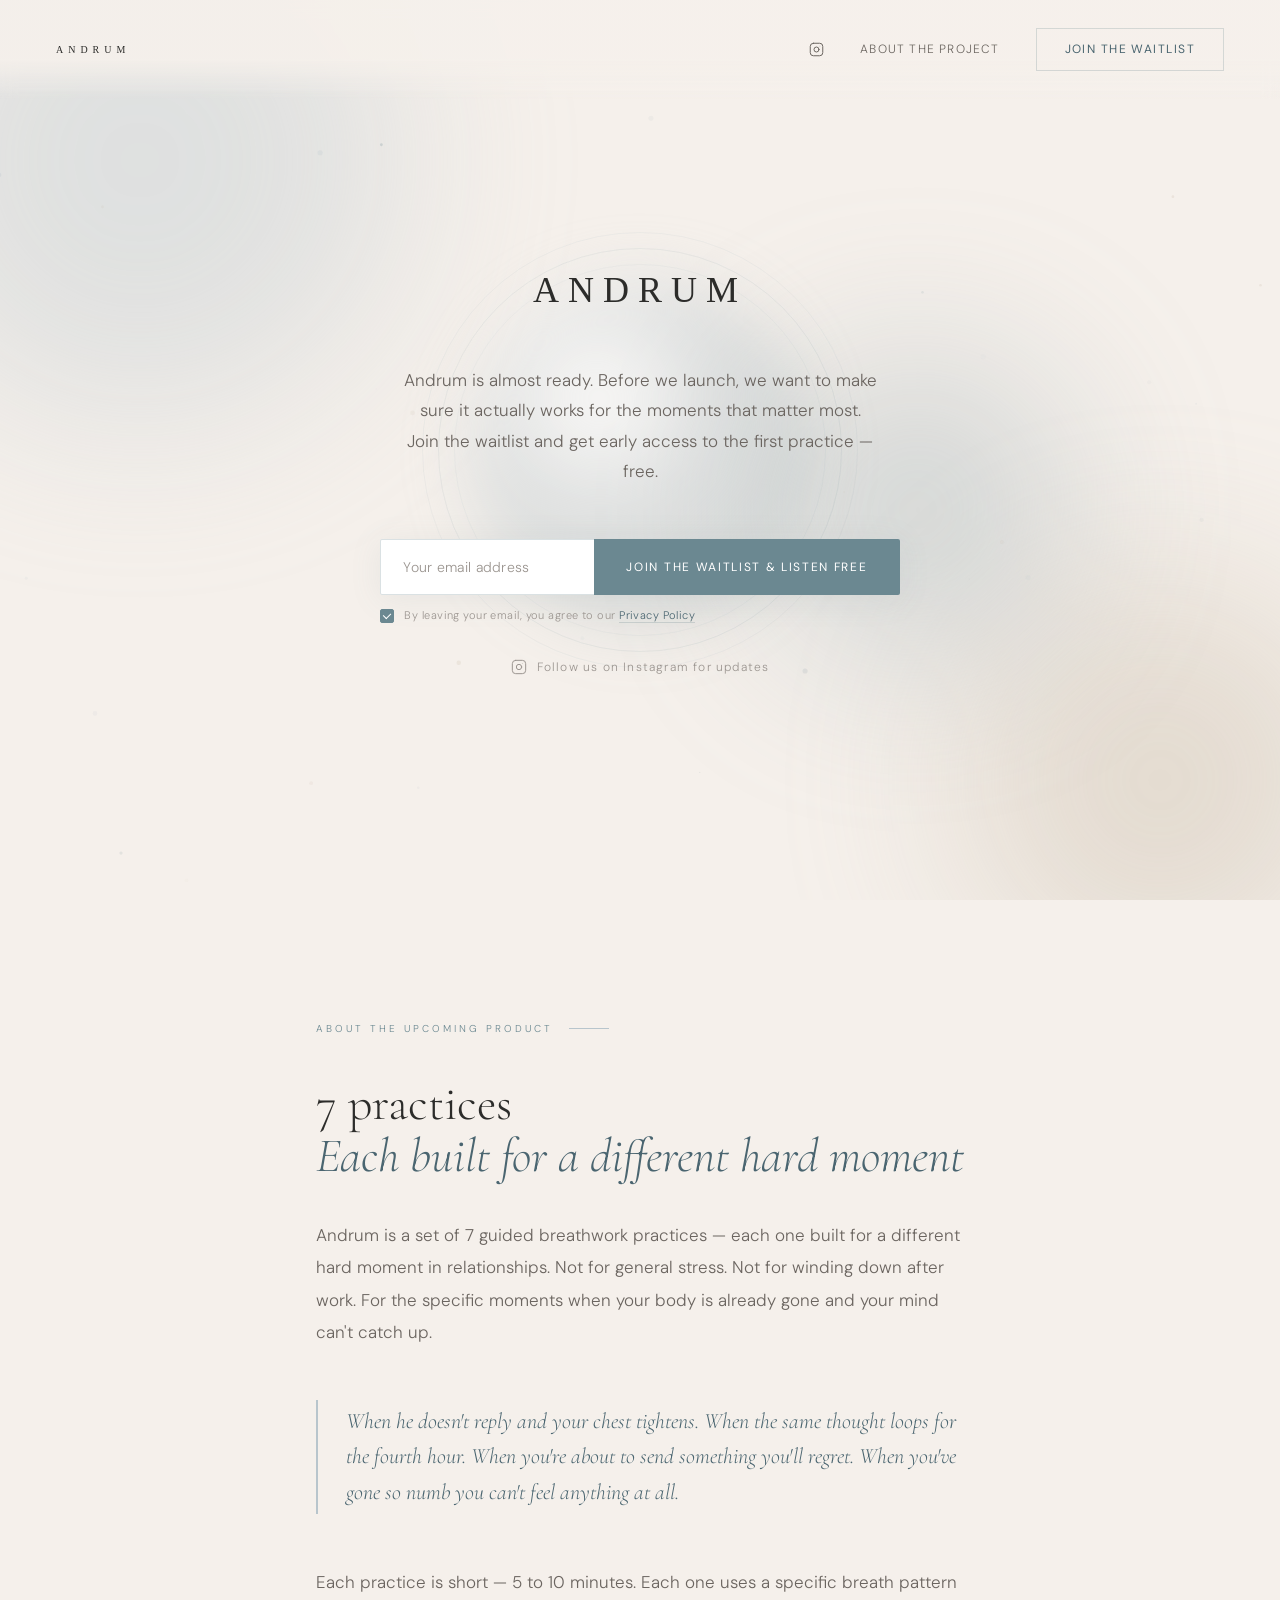
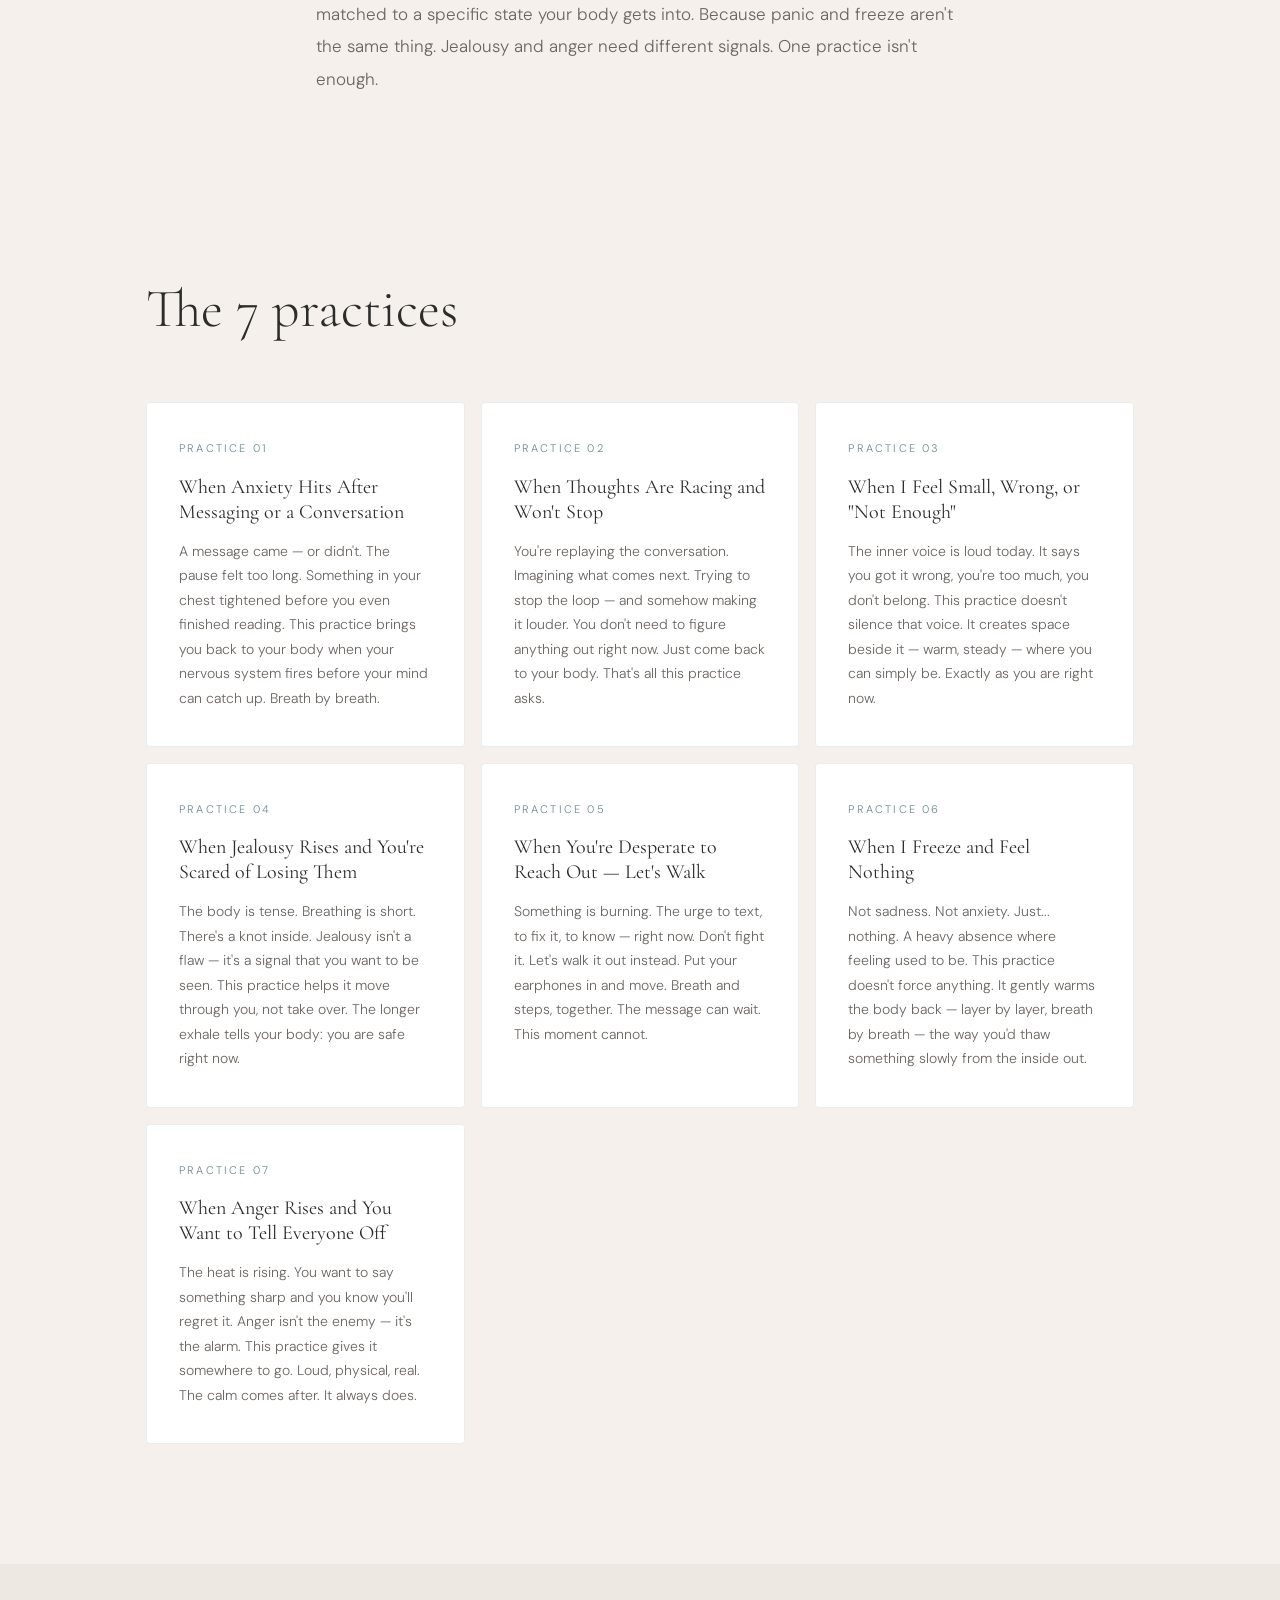
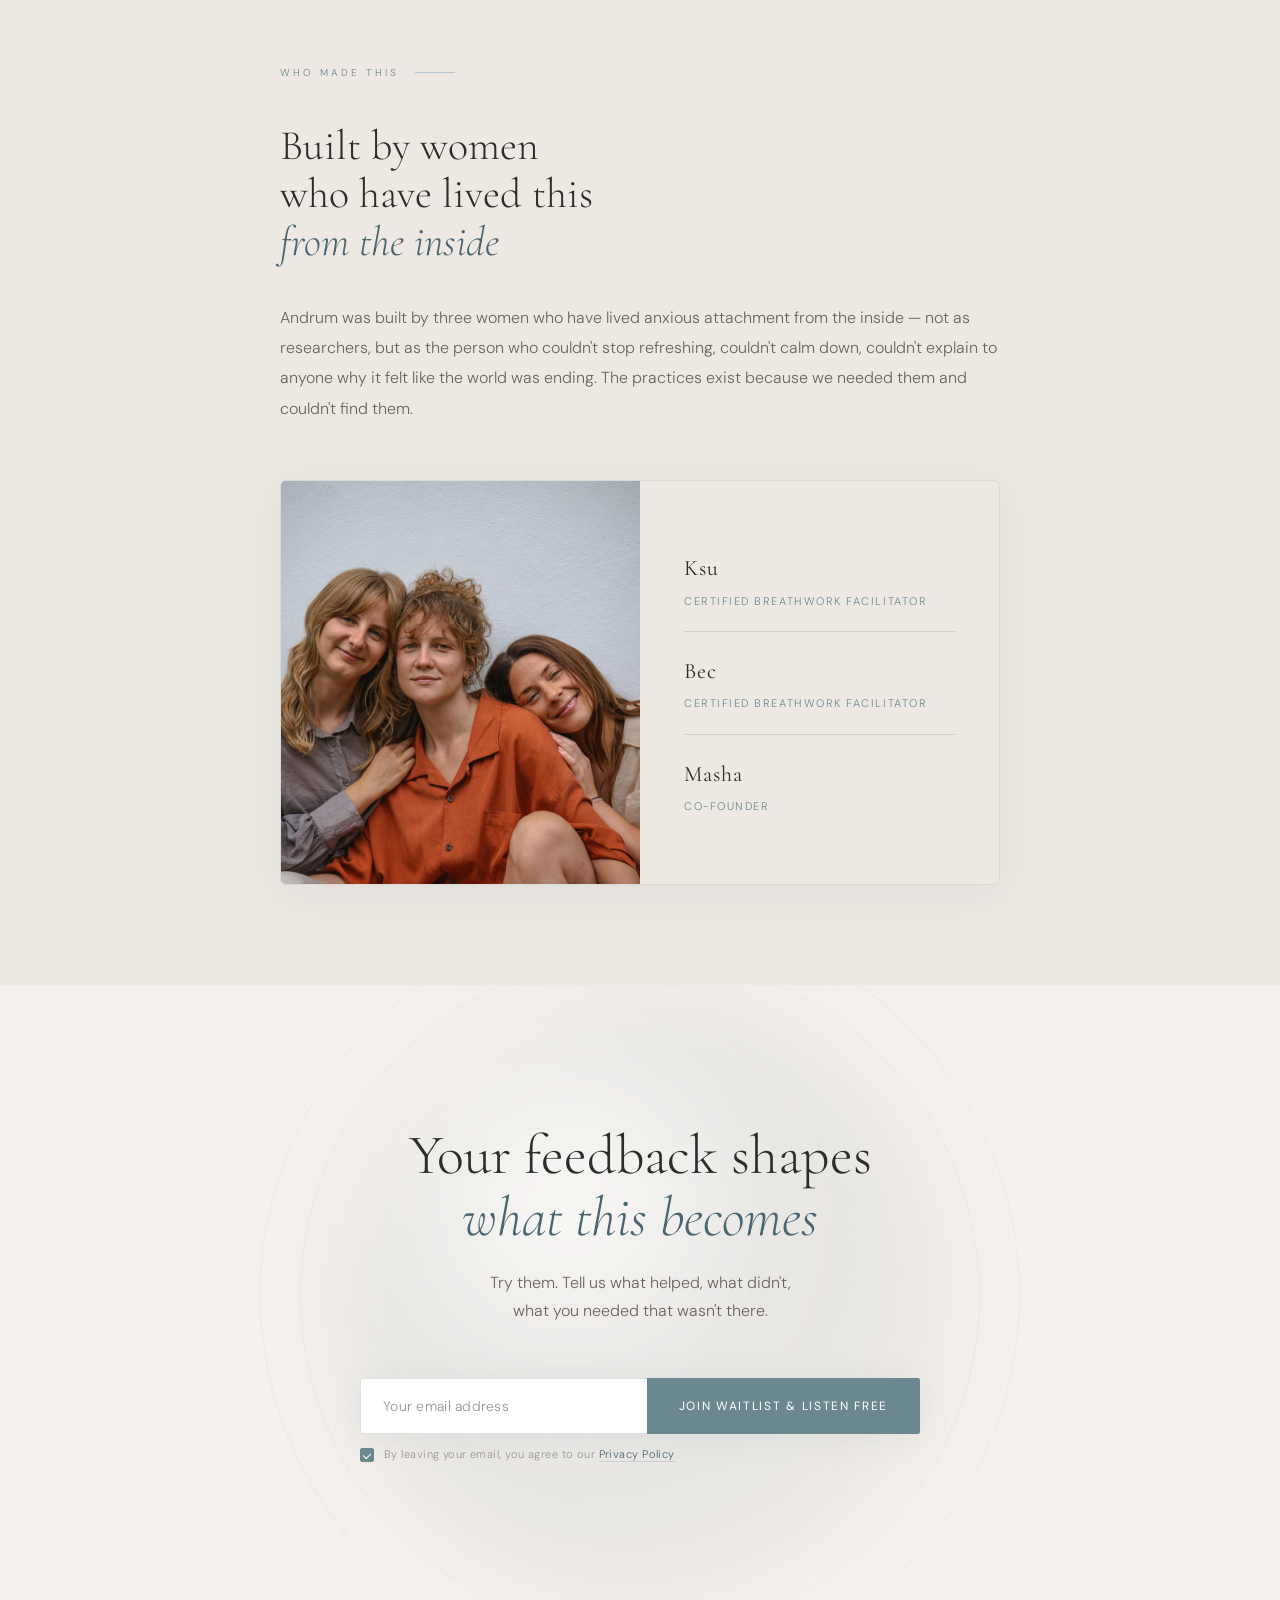
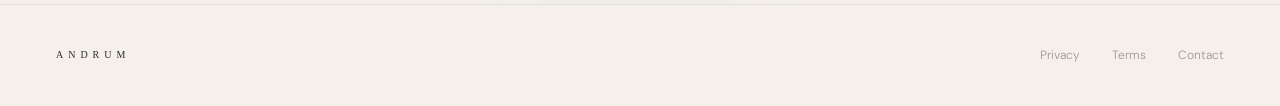
==== commit 6f9c90a0: "Restore free practice page" ====
--- a/index.html
+++ b/index.html
@@ -1098,7 +1098,7 @@
       headers: { 'Content-Type': 'application/json' },
       body: JSON.stringify({ email: input.value })
     });
-    window.location.href = '/practices';
+    window.location.href = 'practices/';
   } catch {
     btn.textContent = 'Try again';
     btn.disabled = false;
@@ -1128,7 +1128,7 @@
       headers: { 'Content-Type': 'application/json' },
       body: JSON.stringify({ email: input.value })
     });
-    window.location.href = '/practices';
+    window.location.href = 'practices/';
   } catch {
     btn.textContent = 'Try again';
     btn.disabled = false;
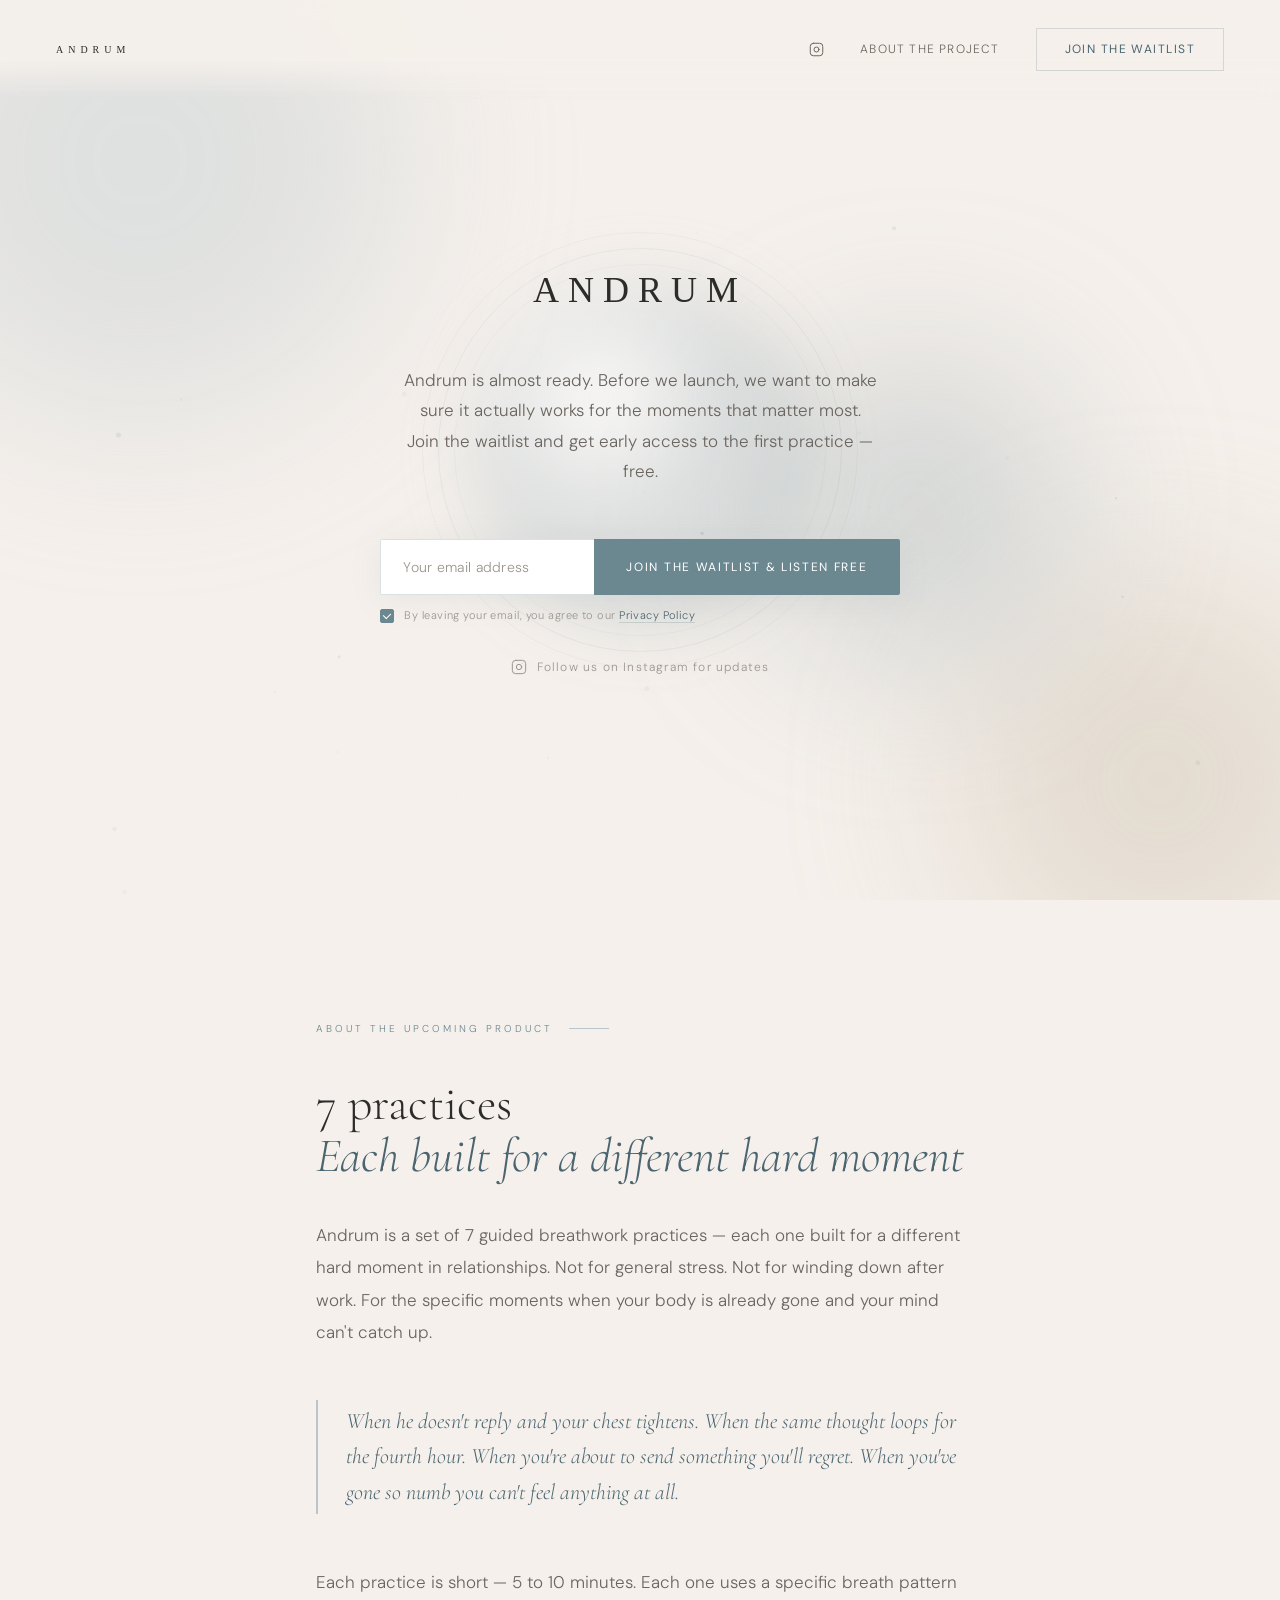
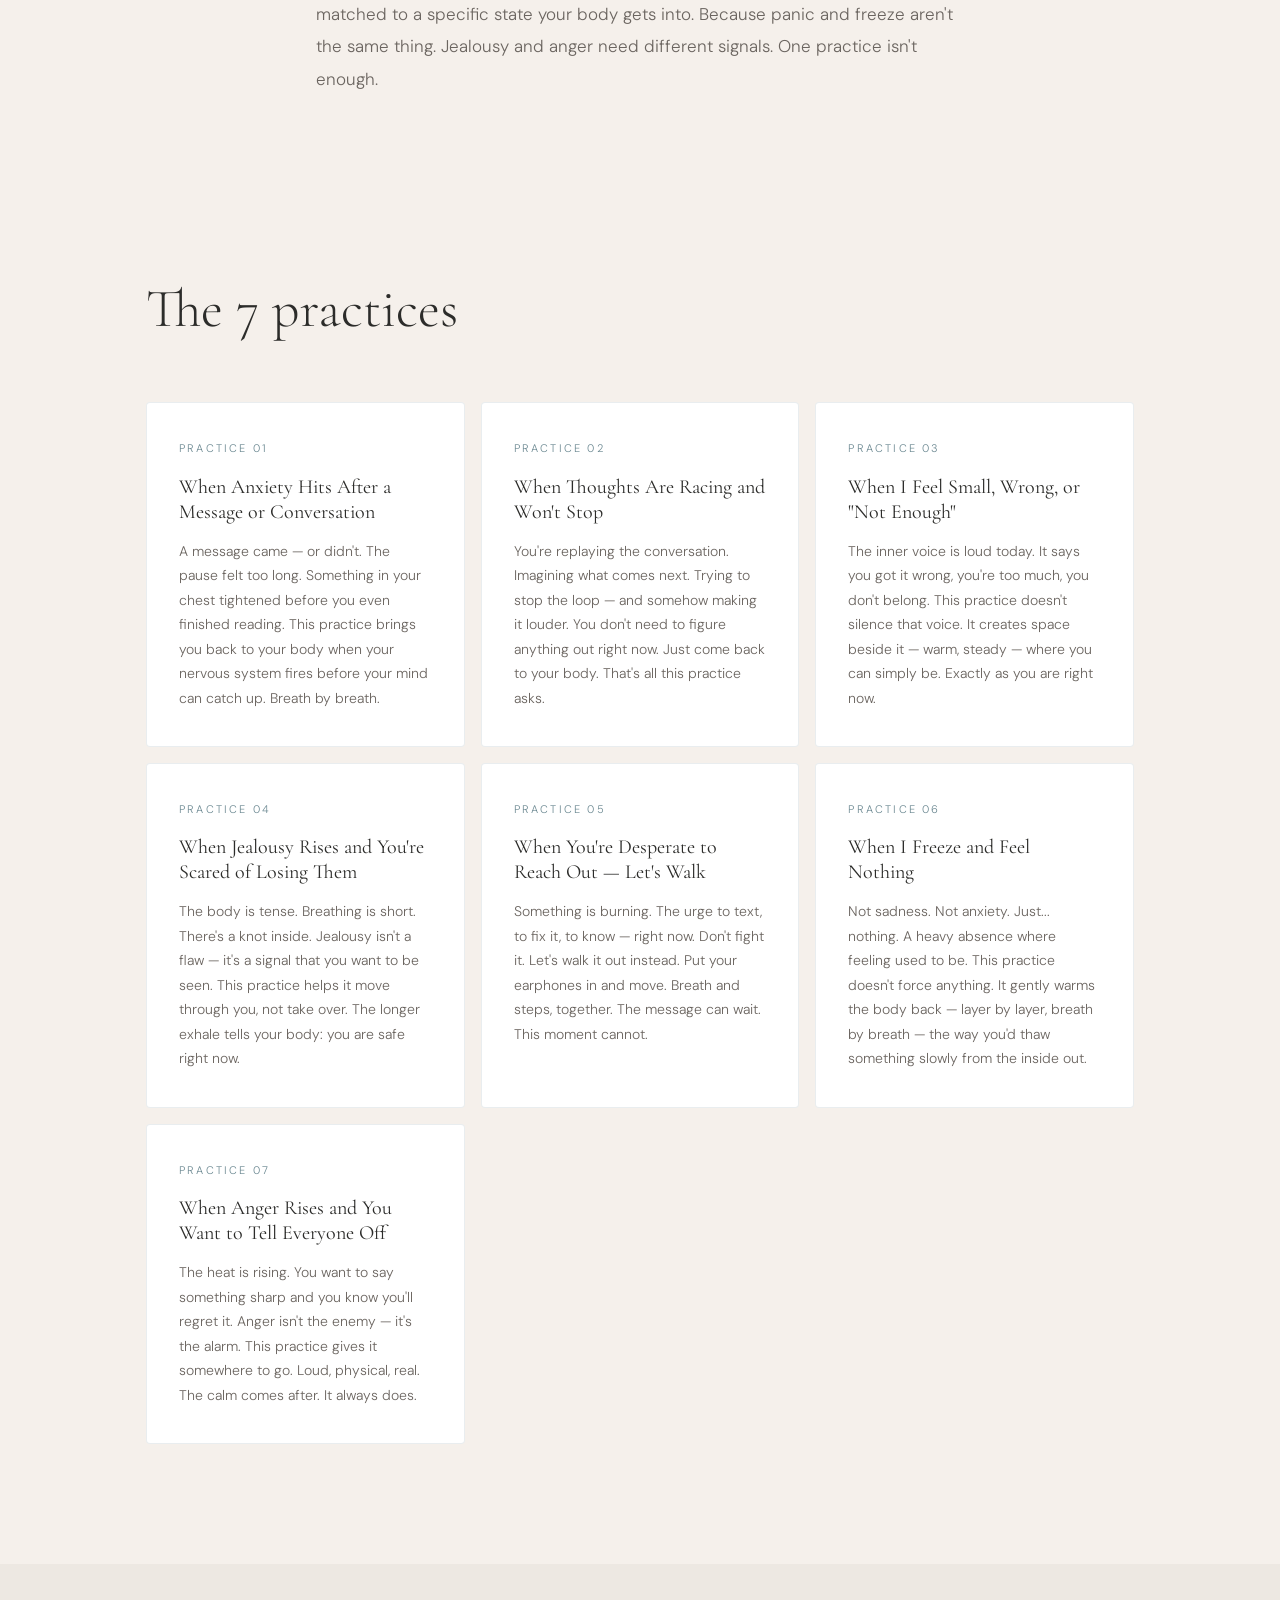
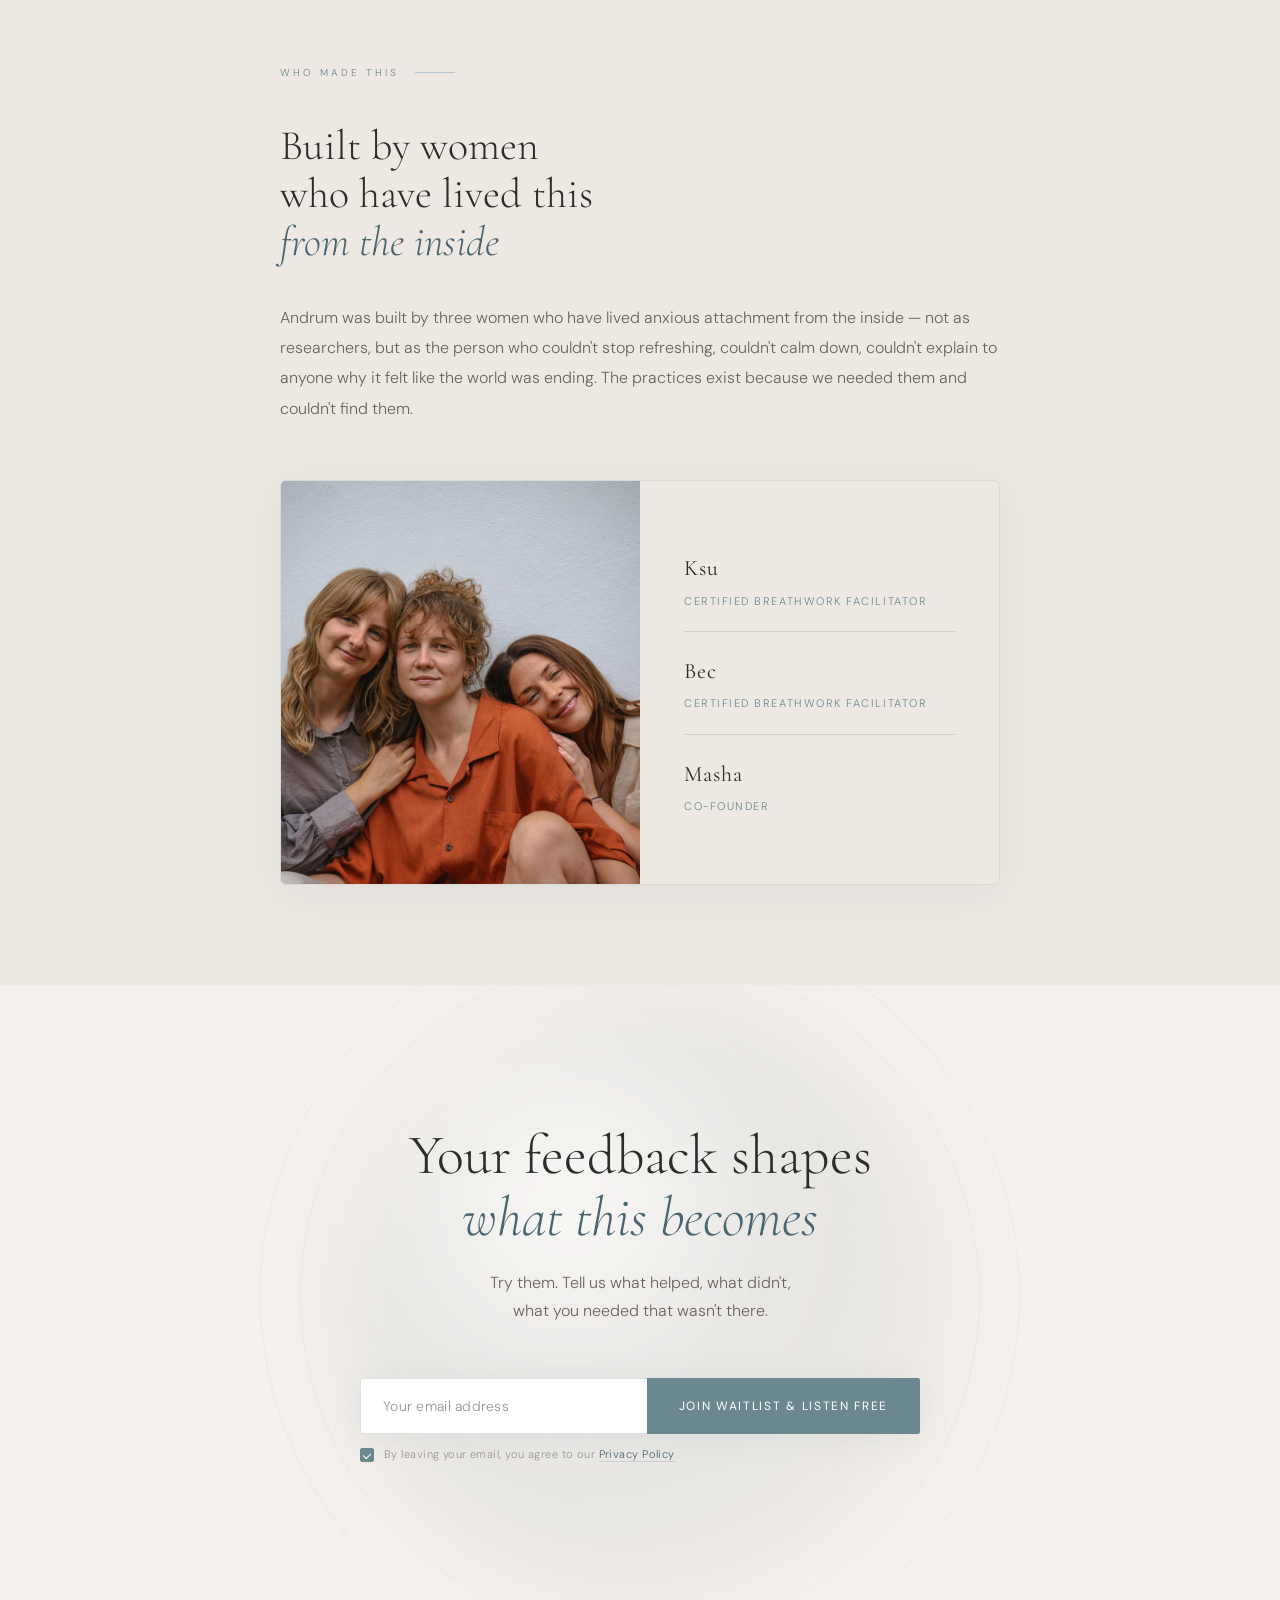
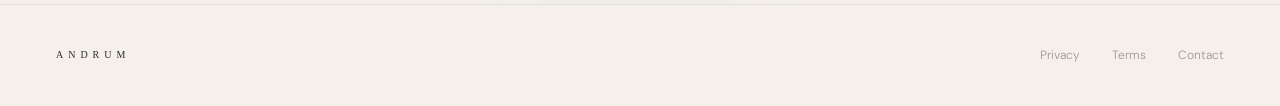
==== commit 46fcdca4: "Update free practice flow" ====
--- a/index.html
+++ b/index.html
@@ -887,7 +887,7 @@
 
     <div class="card reveal">
       <div class="card-num">Practice 01</div>
-      <div class="card-title">When Anxiety Hits After Messaging or a Conversation</div>
+      <div class="card-title">When Anxiety Hits After a Message or Conversation</div>
       <p class="card-body">A message came — or didn't. The pause felt too long. Something in your chest tightened before you even finished reading. This practice brings you back to your body when your nervous system fires before your mind can catch up. Breath by breath.</p>
     </div>
 
